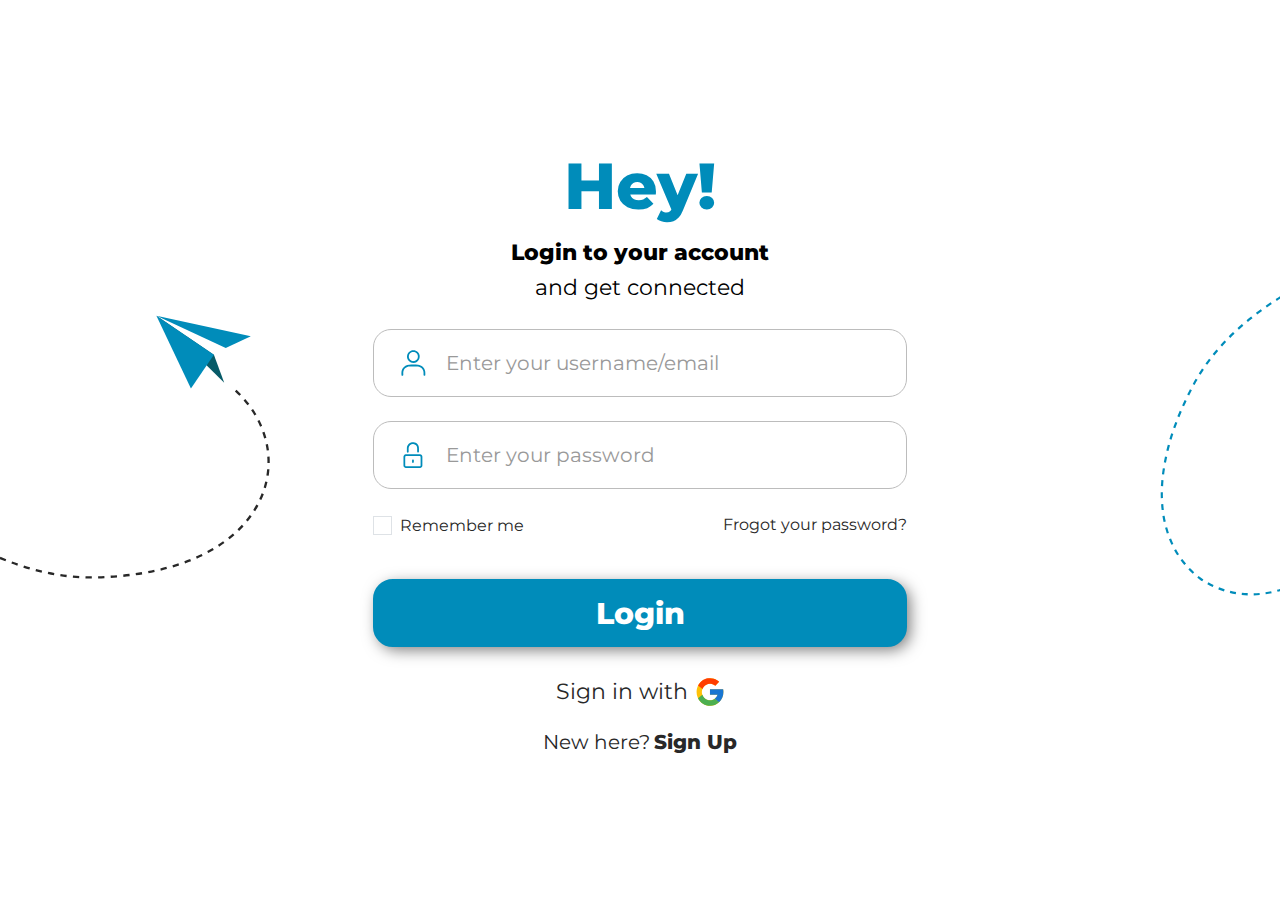
==== contact.html @ c0948f0a "changes in counter js" ====
<!DOCTYPE html>
<html lang="en">
<head>
    <meta charset="UTF-8">
    <!-- Static Required meta tags (should be same on every page) -->
    <meta http-equiv="content-type" content="text/html; charset=utf-8" />
    <meta name="viewport" content="width=device-width, initial-scale=1, maximum-scale=1, user-scalable=0, shrink-to-fit=no" />
    <meta name="theme-color" content="#1A73E9" />
    <meta http-equiv='X-UA-Compatible' content='IE=edge' />
    <meta name="web-author" content="web-author-name" />
    <meta name="googlebot" content="all">
    <meta name="revisit-after" content="3 days">
    <meta name="copyright" content="Site Name">
    <meta name="language" content="English">
    <meta name="reply-to" content="info@imgglobalinfotech.com">
    <meta name="distribution" content="Global" />
    <meta name="rating" content="General" />
    <!-- Twitter Meta -->
    <meta name="twitter:site" content="@miradontsoa">
    <meta name="twitter:creator" content="@miradontsoa">
    <meta name="twitter:card" content="summary">
    <!-- Facebook Meta -->
    <meta property="fb:app_id" content="0" />
    <meta property="og:type" content="website">
    <meta property="og:image:type" content="image/jpg">
    <meta property="og:image:width" content="1200">
    <meta property="og:image:height" content="630">
    <!-- Dynamic Meta Tags (Should change for every page) -->
    <title>Selwe Education</title>
        <!-- Required meta tags -->
    <meta name="title" content="Title here" />
    <meta name="discrption" content="Discrption here" />
    <meta name="keyword" content="Keyword here" />
    <!-- Twitter Meta -->
    <meta name="twitter:title" content="Title here">
    <meta name="twitter:description" content="Discrption here">
    <meta name="twitter:image" content="assets/img/logo.png">
    <!-- Facebook Meta -->
    <meta property="og:url" content="">
    <meta property="og:title" content="Title here">
    <meta property="og:description" content="Discrption here">
    <meta property="og:image" content="assets/img/logo/favicon-original.svg">
    <meta property="og:image:secure_url" content="assets/img/logo/favicon-original.svg">
    <link rel="shortcut icon" type="image/x-icon" href="assets/img/logo/favicon-original.svg" />
    <link rel="icon" type="image/x-icon" href="assets/img/logo/favicon-original.svg" />
    <meta name="classification" content="Title here" />
    <link rel="canonical" href="" />
    <script src="assets/libs/jquery/jquery-3.6.0.min.js"></script>
    <!-- * Bootstrap Css -->
    <link rel="stylesheet" href="assets/css/bootstrap.min.css">
    <!-- * Style Css -->
    <link rel="stylesheet" href="assets/css/style.min.css">
</head>

<body>
    
    <div class="container-fluid loginPage d-flex align-items-center">
        <div class="container h-100 d-flex align-items-center">
            <div class="row mx-0 justify-content-center w-100">
                <div class="col-md-9 col-lg-7 col-xl-6 col-xxl-auto loginWrapper px-0">
                    <div class="row mx-0 text-center">
                        <div class="col-12 welcome">Hey!</div>
                        <div class="col-12 wllcomeText">Login to your account</div>
                        <div class="col-12 connectionText">and get connected</div>
                        <div class="col-12">
                            <div class="inputWrapper position-relative">
                                <img class="inputIcon" src="./assets/images/svg/userIcon.svg" alt="user icon">
                                <input type="email" class="form-control" placeholder="Enter your username/email">
                            </div>
                        </div>
                        <div class="col-12">
                            <div class="inputWrapper position-relative">
                                <img class="inputIcon" src="./assets/images/svg/password.svg" alt="user icon">
                                <input type="password" class="form-control" placeholder="Enter your password">
                            </div>
                        </div>
                        <div class="col-12">
                            <div class="row mx-0 align-items-center">
                                <div class="col px-0">
                                    <div class="checkboxWrapper d-flex align-items-center">
                                        <input class="form-check-input shadow-none me-2" type="checkbox" id="rememberMe">
                                        <label class="form-check-label" for="rememberMe">Remember me</label>
                                    </div>
                                </div>
                                <div class="col-auto pe-0">
                                    <a class="forgetLink" href="javascript:;">Frogot your password?</a>
                                </div>
                            </div>
                        </div>
                        <div class="col-12">
                            <button class="loginBtn">Login</button>
                        </div>
                        <div class="col-12">
                            <a href="javascript:;" class="signInGoogle">
                                <span>Sign in with</span>
                                <img class="ms-2" src="./assets/images/svg/googleIcon.svg" alt="google icon">
                            </a>
                        </div>
                        <div class="col-12 signInLink" >
                            <span>New here?</span>
                            <a href="javascript:;">Sign Up</a>
                        </div>
                    </div>
                </div>
            </div>
        </div>
    </div>

    <!-- * Bootstrap Js -->
    <script src="assets/libs/bootstrap/js/bootstrap.bundle.min.js"></script>
    <!-- * Main Js -->
    <script src="assets/js/mani.js"></script>
</body>
</html>
---- assets/css/style.min.css ----
@font-face{font-family:"Montserrat";src:url("../fonts/monteserret/Montserrat-BoldItalic.woff2") format("woff2"),url("../fonts/monteserret/Montserrat-BoldItalic.woff") format("woff");font-weight:bold;font-style:italic;font-display:swap}@font-face{font-family:"Montserrat";src:url("../fonts/monteserret/Montserrat-Bold.woff2") format("woff2"),url("../fonts/monteserret/Montserrat-Bold.woff") format("woff");font-weight:bold;font-style:normal;font-display:swap}@font-face{font-family:"Montserrat";src:url("../fonts/monteserret/Montserrat-BlackItalic.woff2") format("woff2"),url("../fonts/monteserret/Montserrat-BlackItalic.woff") format("woff");font-weight:900;font-style:italic;font-display:swap}@font-face{font-family:"Montserrat";src:url("../fonts/monteserret/Montserrat-ExtraBoldItalic.woff2") format("woff2"),url("../fonts/monteserret/Montserrat-ExtraBoldItalic.woff") format("woff");font-weight:bold;font-style:italic;font-display:swap}@font-face{font-family:"Montserrat";src:url("../fonts/monteserret/Montserrat-ExtraLightItalic.woff2") format("woff2"),url("../fonts/monteserret/Montserrat-ExtraLightItalic.woff") format("woff");font-weight:200;font-style:italic;font-display:swap}@font-face{font-family:"Montserrat";src:url("../fonts/monteserret/Montserrat-ExtraLight.woff2") format("woff2"),url("../fonts/monteserret/Montserrat-ExtraLight.woff") format("woff");font-weight:200;font-style:normal;font-display:swap}@font-face{font-family:"Montserrat";src:url("../fonts/monteserret/Montserrat-Black.woff2") format("woff2"),url("../fonts/monteserret/Montserrat-Black.woff") format("woff");font-weight:900;font-style:normal;font-display:swap}@font-face{font-family:"Montserrat";src:url("../fonts/monteserret/Montserrat-ExtraBold.woff2") format("woff2"),url("../fonts/monteserret/Montserrat-ExtraBold.woff") format("woff");font-weight:bold;font-style:normal;font-display:swap}@font-face{font-family:"Montserrat";src:url("../fonts/monteserret/Montserrat-Italic.woff2") format("woff2"),url("../fonts/monteserret/Montserrat-Italic.woff") format("woff");font-weight:normal;font-style:italic;font-display:swap}@font-face{font-family:"Montserrat";src:url("../fonts/monteserret/Montserrat-LightItalic.woff2") format("woff2"),url("../fonts/monteserret/Montserrat-LightItalic.woff") format("woff");font-weight:300;font-style:italic;font-display:swap}@font-face{font-family:"Montserrat";src:url("../fonts/monteserret/Montserrat-SemiBold.woff2") format("woff2"),url("../fonts/monteserret/Montserrat-SemiBold.woff") format("woff");font-weight:600;font-style:normal;font-display:swap}@font-face{font-family:"Montserrat";src:url("../fonts/monteserret/Montserrat-MediumItalic.woff2") format("woff2"),url("../fonts/monteserret/Montserrat-MediumItalic.woff") format("woff");font-weight:500;font-style:italic;font-display:swap}@font-face{font-family:"Montserrat";src:url("../fonts/monteserret/Montserrat-Light.woff2") format("woff2"),url("../fonts/monteserret/Montserrat-Light.woff") format("woff");font-weight:300;font-style:normal;font-display:swap}@font-face{font-family:"Montserrat";src:url("../fonts/monteserret/Montserrat-ThinItalic.woff2") format("woff2"),url("../fonts/monteserret/Montserrat-ThinItalic.woff") format("woff");font-weight:100;font-style:italic;font-display:swap}@font-face{font-family:"Montserrat";src:url("../fonts/monteserret/Montserrat-Regular.woff2") format("woff2"),url("../fonts/monteserret/Montserrat-Regular.woff") format("woff");font-weight:normal;font-style:normal;font-display:swap}@font-face{font-family:"Montserrat";src:url("../fonts/monteserret/Montserrat-Thin.woff2") format("woff2"),url("../fonts/monteserret/Montserrat-Thin.woff") format("woff");font-weight:100;font-style:normal;font-display:swap}@font-face{font-family:"Montserrat";src:url("../fonts/monteserret/Montserrat-Medium.woff2") format("woff2"),url("../fonts/monteserret/Montserrat-Medium.woff") format("woff");font-weight:500;font-style:normal;font-display:swap}@font-face{font-family:"Montserrat";src:url("../fonts/monteserret/Montserrat-SemiBoldItalic.woff2") format("woff2"),url("../fonts/monteserret/Montserrat-SemiBoldItalic.woff") format("woff");font-weight:600;font-style:italic;font-display:swap}@media screen and (min-width: 1600px){.container{max-width:1520px}}.tooltip .tooltip-inner{font-weight:600}.btnStyle{height:45.67px;font-family:"Montserrat";font-style:normal;font-weight:700;font-size:18.1206px;line-height:22px;transition:all .3s ease-in-out}.btnStyle1{background:#008cba;border:1px solid #008cba;color:#fff;box-shadow:4px 2px 15px 0px rgba(0,0,0,.5215686275)}.btnStyle1:hover{border-color:#282828;color:#282828}.btnStyle2{border:1px solid #282828;color:#282828}.btnStyle2:hover{background:#008cba;border-color:#008cba;color:#fff;box-shadow:4px 2px 15px 0px rgba(0,0,0,.5215686275)}.btnStyle2:active{background:#008cba !important;border-color:#008cba !important;color:#fff !important}@media screen and (max-width: 1399.98px){.btnStyle{height:40px;font-size:16px;line-height:normal}}@media screen and (max-width: 1199.98px){.btnStyle{height:35px;font-size:14px}}@media screen and (max-width: 767.98px){.btnStyle{height:35px;font-size:12px}}.headerSection{height:107px;background-color:#f8f8f8}.headerSection .innerFluid .navbar-brand{height:43px}.navLinks .nav-item .nav-link{font-family:"Montserrat";font-style:normal;font-weight:600;font-size:22.2032px;line-height:27px;color:#6e6e6e;height:53.72px;transition:all .3s ease-in-out}.navLinks .nav-item .nav-link:hover{background:#008cba;box-shadow:4px 4px 15px -1px rgba(0,0,0,.5215686275);color:#fff}.navLinks .nav-item .nav-link.active{background:#008cba;font-size:20.5916px;line-height:25px;box-shadow:4px 4px 15px -1px rgba(0,0,0,.5215686275);color:#fff}.navLinks .nav-item .signInBtn{height:49.01px;background:#008cba;font-family:"Montserrat";font-style:normal;font-weight:500;font-size:13.3219px;line-height:16px;box-shadow:4px 4px 15px -1px rgba(0,0,0,.5215686275);color:#fff;padding-right:60px}.navLinks .nav-item .signInBtn .userImg{width:36.22px;height:36.22px}.headerOffcanvas{width:280px !important}.headerOffcanvas .offcanvas-header{background-color:#f8f8f8}.headerOffcanvas .offcanvas-header .offcanvas-title{height:25px}@media screen and (max-width: 1399.98px){.headerSection{height:90px}.headerSection .innerFluid .navbar-brand{height:40px}.navLinks .nav-item .nav-link{font-size:20px;line-height:normal;height:45px}.navLinks .nav-item .nav-link.active{font-size:19px;line-height:normal}.navLinks .nav-item .signInBtn{height:40px;font-size:13px;line-height:normal}.navLinks .nav-item .signInBtn .userImg{width:30px;height:30px}}@media screen and (max-width: 1199.98px){.headerSection{height:80px}.headerSection .innerFluid .navbar-brand{height:40px}.navLinks .nav-item .nav-link{font-size:18px;height:40px}.navLinks .nav-item .nav-link.active{font-size:17px}.navLinks .nav-item .signInBtn{height:35px;font-size:12px}.navLinks .nav-item .signInBtn .userImg{width:25px;height:25px}}@media screen and (max-width: 991.98px){.headerSection{height:70px}.headerSection .innerFluid .navbar-brand{height:40px}.navLinks .nav-item .nav-link{font-size:16px;height:35px}.navLinks .nav-item .nav-link.active{font-size:15px}.navLinks .nav-item .signInBtn{font-size:11px}}.heroSection{padding-top:100px;padding-bottom:100px}.heroSection .innerSection .contantSide .card .mainHeading{font-family:"Montserrat";font-style:normal;font-weight:700;font-size:63.3327px;line-height:77px;color:#444;margin-bottom:38px}.heroSection .innerSection .contantSide .card .mainHeading span{color:#008cba}.heroSection .innerSection .contantSide .card .pera{font-family:"Montserrat";font-style:normal;font-weight:600;font-size:19.5979px;line-height:24px;color:#282828;margin-bottom:58px}.heroSection .innerSection .contantSide .card .buttons{gap:31px;margin-bottom:47px}.heroSection .innerSection .contantSide .card .socialGroup ul li .socialicon{height:30.3px;width:30.3px;transition:all .3s ease-in-out}.heroSection .innerSection .contantSide .card .socialGroup ul li .socialicon:hover{transform:rotate(360deg)}.featuresSection{padding-top:71px;padding-bottom:100px;margin-top:100px;background:#008cba}.featuresSection::before{content:"";position:absolute;z-index:-1;left:0;top:-120px;background:url(../../assets/images/svg/S-Type-Shap.svg) no-repeat,center;height:337.94px;width:783.22px}.featuresSection::after{content:"";position:absolute;right:0;top:-150px;background:url(../../assets/images/svg/S-Type-Shap-white.svg) no-repeat,center;height:312.94px;width:280.22px}.featuresSection .innerSection .featuresHeading{font-family:"Montserrat";font-style:normal;font-weight:700;font-size:83.1813px;line-height:101px;margin-bottom:63px}.featuresSection .innerSection .educationCard .card .card-body{border-radius:75px;transition:all ease-in-out .3s}.featuresSection .innerSection .educationCard .card .card-body .innerBody{min-height:170px}.featuresSection .innerSection .educationCard .card .card-body .innerBody .cardImg{height:75px}.featuresSection .innerSection .educationCard .card .card-body .innerBody .cardTitle{font-family:"Montserrat";font-style:normal;font-weight:500;font-size:29.9116px;line-height:36px;color:#fff}.featuresSection .innerSection .educationCard .card .card-body .innerBody .cardSubTitle{font-family:"Montserrat";font-style:normal;font-weight:400;font-size:16.7419px;line-height:20px;color:#c7eaf2}.featuresSection .innerSection .educationCard .card .card-body:hover{background:#33a3c8;box-shadow:2px 2px 20px 0px rgba(0,0,0,.2196078431)}.featuresSection .innerSection .featuresCards .owl-stage-outer{padding:0px}.featuresSection .innerSection .featuresCards .owl-stage-outer .owl-stage{padding:1rem 0rem}.featuresSection .innerSection .featuresCards .owl-dots{display:flex;align-items:center;justify-content:center;gap:10px}.featuresSection .innerSection .featuresCards .owl-dots .owl-dot{width:12px;height:12px;border-radius:12px;opacity:.5;background-color:#fff;transition:all .3s}.featuresSection .innerSection .featuresCards .owl-dots .owl-dot.active{opacity:1}.resserchSection .innerFluid .innersection .searchCard{box-shadow:-8px 0 15px -8px rgba(51,51,51,.4509803922)}.resserchSection .innerFluid .innersection .searchCard .card{overflow:hidden;min-height:450px}.resserchSection .innerFluid .innersection .searchCard .card::before{content:"";position:absolute;left:3px;top:50%;z-index:3;background:url(../../assets/images/svg/trengalShap.svg) no-repeat,center;background-size:cover;width:123.37px;height:178.23px;transform:translate(-50%, -50%)}.resserchSection .innerFluid .innersection .searchCard .card::after{content:"";position:absolute;right:-3px;top:50%;background:url(../../assets/images/svg/trengalShap.svg) no-repeat,center;background-size:cover;width:123.37px;height:178.23px;transform:translate(50%, -50%)}.resserchSection .innerFluid .innersection .searchCard .card .card-body{transition:all .3s ease-in-out;z-index:2}.resserchSection .innerFluid .innersection .searchCard .card .card-body::before{content:"";position:absolute;left:0;top:0;z-index:-1;width:0px;height:100%;background:#008cba;transition:all .3s ease-in-out}.resserchSection .innerFluid .innersection .searchCard .card .card-body .innerBody .cardImg{height:55px;margin-bottom:35px}.resserchSection .innerFluid .innersection .searchCard .card .card-body .innerBody .cardImg img{transition:all .3s ease-in-out}.resserchSection .innerFluid .innersection .searchCard .card .card-body .innerBody .cardTitle{color:#404345;font-size:25px;line-height:normal;margin-bottom:20px;transition:all .3s ease-in-out}.resserchSection .innerFluid .innersection .searchCard .card .card-body .innerBody .subContent{font-size:18px;line-height:normal;color:#404345;transition:all .3s ease-in-out}.resserchSection .innerFluid .innersection .searchCard .card:hover .card-body{box-shadow:1px -1px 15px 2px rgba(0,0,0,.5333333333)}.resserchSection .innerFluid .innersection .searchCard .card:hover .card-body::before{width:100%}.resserchSection .innerFluid .innersection .searchCard .card:hover .card-body .cardTitle,.resserchSection .innerFluid .innersection .searchCard .card:hover .card-body .subContent{color:#fff}.resserchSection .innerFluid .innersection .searchCard .card:hover .card-body .cardImg img{filter:brightness(10)}.resserchSection .innerFluid .innersection .searchCard:nth-child(2):hover .card::before,.resserchSection .innerFluid .innersection .searchCard:nth-child(3):hover .card::before,.resserchSection .innerFluid .innersection .searchCard:nth-child(4):hover .card::before,.resserchSection .innerFluid .innersection .searchCard:last-child:hover .card::before{opacity:1;visibility:visible}.resserchSection .innerFluid .innersection .searchCard:nth-child(2):hover .card-body,.resserchSection .innerFluid .innersection .searchCard:nth-child(3):hover .card-body,.resserchSection .innerFluid .innersection .searchCard:nth-child(4):hover .card-body,.resserchSection .innerFluid .innersection .searchCard:last-child:hover .card-body{box-shadow:1px -1px 15px 2px rgba(0,0,0,.5333333333)}.resserchSection .innerFluid .innersection .searchCard:nth-child(2):hover .card-body::before,.resserchSection .innerFluid .innersection .searchCard:nth-child(3):hover .card-body::before,.resserchSection .innerFluid .innersection .searchCard:nth-child(4):hover .card-body::before,.resserchSection .innerFluid .innersection .searchCard:last-child:hover .card-body::before{width:100%}.resserchSection .innerFluid .innersection .searchCard:nth-child(2):hover .card-body .cardTitle,.resserchSection .innerFluid .innersection .searchCard:nth-child(2):hover .card-body .subContent,.resserchSection .innerFluid .innersection .searchCard:nth-child(3):hover .card-body .cardTitle,.resserchSection .innerFluid .innersection .searchCard:nth-child(3):hover .card-body .subContent,.resserchSection .innerFluid .innersection .searchCard:nth-child(4):hover .card-body .cardTitle,.resserchSection .innerFluid .innersection .searchCard:nth-child(4):hover .card-body .subContent,.resserchSection .innerFluid .innersection .searchCard:last-child:hover .card-body .cardTitle,.resserchSection .innerFluid .innersection .searchCard:last-child:hover .card-body .subContent{color:#fff}.resserchSection .innerFluid .innersection .searchCard:nth-child(2):hover .card-body .cardImg img,.resserchSection .innerFluid .innersection .searchCard:nth-child(3):hover .card-body .cardImg img,.resserchSection .innerFluid .innersection .searchCard:nth-child(4):hover .card-body .cardImg img,.resserchSection .innerFluid .innersection .searchCard:last-child:hover .card-body .cardImg img{filter:brightness(10)}.resserchSection .innerFluid .innersection .searchCard:nth-child(2) .card::before,.resserchSection .innerFluid .innersection .searchCard:nth-child(3) .card::before,.resserchSection .innerFluid .innersection .searchCard:nth-child(4) .card::before,.resserchSection .innerFluid .innersection .searchCard:last-child .card::before{transition:all .3s}.resserchSection .innerFluid .innersection .searchCard:last-child .card::after{display:none}.simplifySection{padding-top:136px}.simplifySection::before{content:"";position:absolute;left:0;top:0px;background:url(../../assets/images/svg/simplifyShap.svg) no-repeat,center;height:703.12px;width:532.64px}.simplifySection .innerSection .simplifyHeading{font-family:"Montserrat";font-style:normal;font-weight:700;font-size:93.8263px;line-height:114px;color:#282828;margin-bottom:25px}.simplifySection .innerSection .simplifyHeading span{color:#008cba}.simplifySection .innerSection .subHeading{font-family:"Montserrat";font-style:normal;font-weight:500;font-size:26.599px;line-height:32px;color:#282828}.simplifySection .innerSection .experiencesCard{padding:91px 0px 74px 0px}.simplifySection .innerSection .experiencesCard .innerBody .brandCard{margin-bottom:88px}.simplifySection .innerSection .experiencesCard .innerBody .cards .cardImg{height:118.6px}.simplifySection .innerSection .experiencesCard .innerBody .cards .cradTitle{font-family:"Montserrat";font-style:normal;font-weight:700;font-size:16.6703px;line-height:20px;color:#000}.explainingSection .explaningImg{height:112.07px;margin-bottom:41px}.explainingSection .explainingHeading,.explainingSection .subHeading{font-family:"Montserrat";font-style:normal;font-weight:500;font-size:70.8621px;line-height:86px}.explainingSection .explainingHeading{color:#000}.explainingSection .subHeading{color:#008cba}.explainingSection .subHeading::before{content:"";height:2px;width:340.99px;background-color:#008cba;position:absolute;left:50%;bottom:-31px;transform:translate(-50%, -50%)}.whyChooseUsSection{padding:102px 0px 120px 0px}.whyChooseUsSection .innerSection .whyChooseHeading{font-family:"Montserrat";font-style:normal;font-weight:700;font-size:128.716px;line-height:156px;color:#000;margin-bottom:170px}.whyChooseUsSection .innerSection .whyChooseHeading span{color:#008cba;position:relative}.whyChooseUsSection .innerSection .whyChooseHeading span::before{content:"";height:2px;background-color:#008cba;position:absolute;width:100%;left:0;bottom:0}.whyChooseUsSection .innerSection .cardsection .card{background-color:#008cba;min-height:250px;transition:all ease-in-out .3s}.whyChooseUsSection .innerSection .cardsection .card .card-body .momentImg{height:86px;width:100px;position:relative}.whyChooseUsSection .innerSection .cardsection .card .card-body .momentImg img{position:absolute;inset:0;transition:all ease-in-out .3s}.whyChooseUsSection .innerSection .cardsection .card .card-body .momentImg .themeImg{opacity:0;visibility:hidden}.whyChooseUsSection .innerSection .cardsection .card .card-body .counters,.whyChooseUsSection .innerSection .cardsection .card .card-body .counterName{font-family:"Montserrat";font-style:normal;font-weight:300;color:#fff;transition:all ease-in-out .3s}.whyChooseUsSection .innerSection .cardsection .card .card-body .counters{font-weight:500;font-size:55px;line-height:65px}.whyChooseUsSection .innerSection .cardsection .card .card-body .counterName{font-size:40px;line-height:50px}.whyChooseUsSection .innerSection .cardsection .card:hover{background-color:#fff;box-shadow:0px 0px 15px 1px rgba(0,0,0,.5333333333)}.whyChooseUsSection .innerSection .cardsection .card:hover .card-body .momentImg .themeImg{opacity:1;visibility:visible}.whyChooseUsSection .innerSection .cardsection .card:hover .card-body .momentImg .whiteImg{opacity:0;visibility:hidden}.whyChooseUsSection .innerSection .cardsection .card:hover .card-body .counters,.whyChooseUsSection .innerSection .cardsection .card:hover .card-body .counterName{color:#008cba}.crossSection .InnerSection .crossHeading{font-family:"Montserrat";font-style:normal;font-weight:700;font-size:163.954px;line-height:198px;color:#000}.crossSection .InnerSection .crossHeading span{color:#008cba}.testimonialSection{padding-top:220px;overflow:hidden}.testimonialSection .innerSection{background:url(../../assets/images/svg/testimonialBg.svg) no-repeat,center;background-size:cover}.testimonialSection .innerSection .clintSlider .owl-stage-outer{padding:0px;overflow:unset}.testimonialSection .innerSection .clintSlider .owl-stage-outer .owl-stage .owl-item .item .userImg{height:254.62px;width:254.62px;margin-top:-125px;box-shadow:0px 0px 20px 0px rgba(0,0,0,.2196078431);border:6px solid #fff}.testimonialSection .innerSection .clintSlider .owl-stage-outer .owl-stage .owl-item .item .clientName{font-family:"Montserrat";font-style:normal;font-weight:600;font-size:43.7617px;line-height:53px;margin:36px 0px 13px 0px}.testimonialSection .innerSection .clintSlider .owl-stage-outer .owl-stage .owl-item .item .starts ul li{height:23px}.testimonialSection .innerSection .clintSlider .owl-stage-outer .owl-stage .owl-item .item .clientText{font-family:"Montserrat";font-style:normal;font-weight:400;font-size:29.5445px;line-height:36px;margin:36px 0px 72px 0px}.testimonialSection .innerSection .clintSlider .owl-dots{display:flex;align-items:center;justify-content:center;position:absolute;bottom:26px;gap:10px}.testimonialSection .innerSection .clintSlider .owl-dots .owl-dot{width:12px;height:12px;border-radius:12px;opacity:.5;background-color:#fff;transition:all .3s}.testimonialSection .innerSection .clintSlider .owl-dots .owl-dot.active{opacity:1}.footerSection{background:url(../../assets/images/svg/footerBg.svg) no-repeat,right;background-size:cover;padding-top:139px;padding-bottom:400px}.footerSection .innerSection .logoImg{height:68px;margin-bottom:47px}.footerSection .innerSection .contant{font-family:"Montserrat";font-style:normal;font-weight:400;font-size:29.5445px;line-height:36px;color:#fff;margin-bottom:68px}.footerSection .innerSection .footerButton .btnStyle1:hover{border-color:#fff}.footerSection .innerSection .footerButton .btnStyle2{border:1px solid #fff}.footerSection .innerSection .footerButton .btnStyle2:hover{border-color:#008cba !important}.footerSection .innerSection .footerIcon ul li .links{width:24px;height:24px}.footerSection .socialIcon{border-top-right-radius:30px;border-bottom-right-radius:30px;background-color:#008cba;top:50%;transform:translate(0%, -50%);box-shadow:0px 0px 20px 4px #000;left:0px;padding:50px 20px;width:60px}.footerSection .socialIcon ul li .links{width:30px;height:30px}.copyWrightSection{height:61.18px;background-color:#008cba}.copyWrightSection .innerSection .copyRight{font-family:"Montserrat";font-style:normal;font-weight:400;font-size:20.0008px;line-height:24px}@media screen and (max-width: 1599.98px){.heroSection .innerSection .contantSide .card .mainHeading{font-size:57px;line-height:normal}.resserchSection .innerFluid .innersection .searchCard .card::before,.resserchSection .innerFluid .innersection .searchCard .card::after{width:100px;height:145.23px}.resserchSection .innerFluid .innersection .searchCard .card .card-body .innerBody{padding:0px !important}.whyChooseUsSection{padding:95px 0px 115px 0px}.whyChooseUsSection .innerSection .whyChooseHeading{font-size:110px;line-height:130px;margin-bottom:140px}.whyChooseUsSection .innerSection .cardsection .card .card-body .momentImg{height:80px;width:90px}.whyChooseUsSection .innerSection .cardsection .card .card-body .counters{font-size:50px;line-height:normal}.whyChooseUsSection .innerSection .cardsection .card .card-body .counterName{font-size:34px;line-height:normal}.crossSection .InnerSection .crossHeading{font-size:140px;line-height:160px}}@media screen and (max-width: 1399.98px){.heroSection{padding-top:80px;padding-bottom:80px}.heroSection .innerSection .contantSide .card .mainHeading{font-size:50px;line-height:normal;margin-bottom:30px}.heroSection .innerSection .contantSide .card .pera{font-size:18px;line-height:normal;margin-bottom:50px}.heroSection .innerSection .contantSide .card .buttons{gap:31px;margin-bottom:40px}.featuresSection{padding-top:50px;padding-bottom:80px;margin-top:80px}.featuresSection .innerSection .featuresHeading{font-size:70px;line-height:normal;margin-bottom:55px}.featuresSection .innerSection .educationCard .card .card-body .innerBody{min-height:160px}.featuresSection .innerSection .educationCard .card .card-body .innerBody .cardImg{height:70px}.featuresSection .innerSection .educationCard .card .card-body .innerBody .cardTitle{font-size:26px;line-height:normal}.featuresSection .innerSection .educationCard .card .card-body .innerBody .cardSubTitle{font-size:14px;line-height:normal}.resserchSection .innerFluid .innersection .searchCard .card{min-height:400px}.resserchSection .innerFluid .innersection .searchCard .card .card-body .innerBody{padding:0px !important}.resserchSection .innerFluid .innersection .searchCard .card .card-body .innerBody .cardImg{height:50px;margin-bottom:30px}.resserchSection .innerFluid .innersection .searchCard .card .card-body .innerBody .cardTitle{font-size:22px;margin-bottom:18px}.resserchSection .innerFluid .innersection .searchCard .card .card-body .innerBody .subContent{font-size:16px}.simplifySection{padding-top:110px}.simplifySection::before{height:400px;width:200px}.simplifySection .innerSection .simplifyHeading{font-size:80px;line-height:normal;margin-bottom:25px}.simplifySection .innerSection .subHeading{font-size:24px;line-height:normal}.simplifySection .innerSection .experiencesCard{padding:85px 0px 68px 0px}.simplifySection .innerSection .experiencesCard .innerBody .brandCard{margin-bottom:78px}.simplifySection .innerSection .experiencesCard .innerBody .cards .cardImg{height:100px}.simplifySection .innerSection .experiencesCard .innerBody .cards .cradTitle{font-size:15px;line-height:normal}.explainingSection::before{right:-175px;width:310.33px;height:310.33px}.explainingSection .explaningImg{height:100px;margin-bottom:35px}.explainingSection .explainingHeading,.explainingSection .subHeading{font-size:60px;line-height:normal}.explainingSection .subHeading::before{width:300px;bottom:-20px}.whyChooseUsSection{padding:90px 0px 110px 0px}.whyChooseUsSection .innerSection .whyChooseHeading{font-size:100px;line-height:120px;margin-bottom:120px}.whyChooseUsSection .innerSection .cardsection .card{min-height:200px}.whyChooseUsSection .innerSection .cardsection .card .card-body .momentImg{height:70px}.whyChooseUsSection .innerSection .cardsection .card .card-body .counters{font-size:45px}.whyChooseUsSection .innerSection .cardsection .card .card-body .counterName{font-size:28px}.crossSection .InnerSection .crossHeading{font-size:120px;line-height:140px}.testimonialSection{padding-top:200px}.testimonialSection .innerSection .clintSlider .owl-stage-outer .owl-stage .owl-item .item .userImg{height:240px;width:240px;margin-top:-120px}.testimonialSection .innerSection .clintSlider .owl-stage-outer .owl-stage .owl-item .item .clientName{font-size:38px;line-height:50px;margin:34px 0px 12px 0px}.testimonialSection .innerSection .clintSlider .owl-stage-outer .owl-stage .owl-item .item .starts ul li{height:22px}.testimonialSection .innerSection .clintSlider .owl-stage-outer .owl-stage .owl-item .item .clientText{font-size:26px;line-height:34px;margin:34px 0px 68px 0px}.footerSection{padding-top:120px;padding-bottom:360px}.footerSection .innerSection .logoImg{height:65px;margin-bottom:42px}.footerSection .innerSection .contant{font-size:24px;line-height:32px;margin-bottom:62px}.footerSection .socialIcon{padding:45px 18px}.footerSection .socialIcon ul li .links{width:28px;height:28px}}@media screen and (max-width: 1199.98px){.heroSection{padding-top:70px;padding-bottom:70px}.heroSection .innerSection .contantSide .card .mainHeading{font-size:42px;margin-bottom:25px}.heroSection .innerSection .contantSide .card .pera{font-size:16px;margin-bottom:40px}.heroSection .innerSection .contantSide .card .buttons{gap:31px;margin-bottom:30px}.featuresSection{padding-top:50px;padding-bottom:70px;margin-top:70px}.featuresSection::before{top:-90px;width:500px}.featuresSection::after{top:-180px}.featuresSection .innerSection .featuresHeading{font-size:55px;margin-bottom:40px}.featuresSection .innerSection .educationCard .card .card-body{border-radius:55px}.featuresSection .innerSection .educationCard .card .card-body .innerBody{min-height:140px}.featuresSection .innerSection .educationCard .card .card-body .innerBody .cardImg{height:60px}.featuresSection .innerSection .educationCard .card .card-body .innerBody .cardTitle{font-size:24px}.featuresSection .innerSection .educationCard .card .card-body .innerBody .cardSubTitle{font-size:13px}.resserchSection .innerFluid .innersection .searchCard .card .card-body .innerBody .cardImg{height:45px;margin-bottom:28px}.resserchSection .innerFluid .innersection .searchCard .card .card-body .innerBody .cardTitle{font-size:20px;margin-bottom:16px}.resserchSection .innerFluid .innersection .searchCard .card .card-body .innerBody .subContent{font-size:14px}.resserchSection .innerFluid .innersection .searchCard:nth-child(4) .card::before{display:block}.simplifySection{padding-top:90px}.simplifySection::before{height:452px;background-size:contain;width:317px}.simplifySection .innerSection .simplifyHeading{font-size:65px;margin-bottom:20px}.simplifySection .innerSection .subHeading{font-size:20px}.simplifySection .innerSection .experiencesCard{padding:70px 0px 55px 0px}.simplifySection .innerSection .experiencesCard .innerBody .brandCard{margin-bottom:60px}.simplifySection .innerSection .experiencesCard .innerBody .cards .cardImg{height:90px}.simplifySection .innerSection .experiencesCard .innerBody .cards .cradTitle{font-size:14px}.explainingSection::before{right:-130px;width:250.33px;height:250.33px}.explainingSection .explaningImg{height:90px;margin-bottom:30px}.explainingSection .explainingHeading,.explainingSection .subHeading{font-size:45px}.explainingSection .subHeading::before{width:230px;bottom:-25px}.whyChooseUsSection{padding:70px 0px 90px 0px}.whyChooseUsSection .innerSection .whyChooseHeading{font-size:80px;line-height:normal;margin-bottom:100px}.whyChooseUsSection .innerSection .cardsection .card{min-height:160px}.whyChooseUsSection .innerSection .cardsection .card .card-body .momentImg{height:60px;width:70px}.whyChooseUsSection .innerSection .cardsection .card .card-body .counters{font-size:35px}.whyChooseUsSection .innerSection .cardsection .card .card-body .counterName{font-size:22px}.crossSection .InnerSection .crossHeading{font-size:100px;line-height:normal}.testimonialSection{padding-top:180px}.testimonialSection .innerSection .clintSlider .owl-stage-outer .owl-stage .owl-item .item .userImg{height:220px;width:220px;margin-top:-110px}.testimonialSection .innerSection .clintSlider .owl-stage-outer .owl-stage .owl-item .item .clientName{font-size:32px;line-height:normal;margin:32px 0px 12px 0px}.testimonialSection .innerSection .clintSlider .owl-stage-outer .owl-stage .owl-item .item .starts ul li{height:20px}.testimonialSection .innerSection .clintSlider .owl-stage-outer .owl-stage .owl-item .item .clientText{font-size:20px;line-height:normal;margin:32px 0px 65px 0px}.footerSection{padding-top:100px;padding-bottom:300px}.footerSection .innerSection .logoImg{height:58px;margin-bottom:38px}.footerSection .innerSection .contant{font-size:20px;line-height:normal;margin-bottom:55px}.footerSection .socialIcon{padding:45px 18px;width:60px}.footerSection .socialIcon ul li .links{width:28px;height:28px}.copyWrightSection .innerSection .copyRight{font-size:18px;line-height:normal}}@media screen and (max-width: 991.98px){.heroSection{padding-top:60px;padding-bottom:60px}.heroSection .innerSection .contantSide .card .mainHeading{font-size:31px;margin-bottom:22px}.heroSection .innerSection .contantSide .card .pera{font-size:14px;margin-bottom:35px}.heroSection .innerSection .contantSide .card .buttons{gap:31px;margin-bottom:25px}.featuresSection{padding-bottom:60px;margin-top:60px}.featuresSection::before{top:-80px;width:400px}.featuresSection::after{width:200px}.featuresSection .innerSection .featuresHeading{font-size:45px;margin-bottom:35px}.featuresSection .innerSection .educationCard .card .card-body .innerBody .cardImg{height:45px}.featuresSection .innerSection .educationCard .card .card-body .innerBody .cardTitle{font-size:24px}.featuresSection .innerSection .educationCard .card .card-body .innerBody .cardSubTitle{font-size:13px}.resserchSection .innerFluid .innersection .searchCard .card .card-body .innerBody .cardImg{height:40px;margin-bottom:26px}.resserchSection .innerFluid .innersection .searchCard:nth-child(3) .card::before,.resserchSection .innerFluid .innersection .searchCard:last-child .card::before{display:block}.simplifySection{padding-top:80px}.simplifySection .innerSection .simplifyHeading{font-size:45px}.simplifySection .innerSection .subHeading{font-size:18px}.simplifySection .innerSection .experiencesCard{padding:60px 0px 45px 0px}.simplifySection .innerSection .experiencesCard .innerBody .brandCard{margin-bottom:40px}.simplifySection .innerSection .experiencesCard .innerBody .cards .cardImg{height:80px}.simplifySection .innerSection .experiencesCard .innerBody .cards .cradTitle{font-size:12px}.explainingSection::before{right:-110px;width:220.33px;height:220.33px}.explainingSection .explaningImg{height:80px;margin-bottom:25px}.explainingSection .explainingHeading,.explainingSection .subHeading{font-size:35px}.explainingSection .subHeading::before{width:200px;bottom:-20px}.whyChooseUsSection{padding:50px 0px 60px 0px}.whyChooseUsSection .innerSection .whyChooseHeading{font-size:45px;margin-bottom:50px}.whyChooseUsSection .innerSection .cardsection .card{min-height:120px}.whyChooseUsSection .innerSection .cardsection .card .card-body .momentImg{height:40px;width:50px}.whyChooseUsSection .innerSection .cardsection .card .card-body .counters{font-size:28px}.whyChooseUsSection .innerSection .cardsection .card .card-body .counterName{font-size:14px}.crossSection .InnerSection .crossHeading{font-size:70px}.testimonialSection{padding-top:150px}.testimonialSection .innerSection .clintSlider .owl-stage-outer .owl-stage .owl-item .item .userImg{height:150px;width:150px;margin-top:-75px}.testimonialSection .innerSection .clintSlider .owl-stage-outer .owl-stage .owl-item .item .clientName{font-size:26px;margin:25px 0px 11px 0px}.testimonialSection .innerSection .clintSlider .owl-stage-outer .owl-stage .owl-item .item .starts ul li{height:18px}.testimonialSection .innerSection .clintSlider .owl-stage-outer .owl-stage .owl-item .item .clientText{font-size:18px;margin:26px 0px 60px 0px}.footerSection{padding-top:80px;padding-bottom:200px}.footerSection .innerSection .logoImg{height:45px;margin-bottom:35px}.footerSection .innerSection .contant{font-size:18px;margin-bottom:45px}.footerSection .socialIcon{padding:40px 14px}.footerSection .socialIcon ul li .links{width:24px;height:24px}.copyWrightSection .innerSection .copyRight{font-size:16px}}@media screen and (max-width: 767.98px){.heroSection{padding-top:50px;padding-bottom:50px}.heroSection .innerSection .contantSide .card .mainHeading{font-size:32px;margin-bottom:20px}.heroSection .innerSection .contantSide .card .pera{font-size:14px;margin-bottom:30px}.heroSection .innerSection .contantSide .card .buttons{gap:25px;margin-bottom:20px}.featuresSection{padding-bottom:50px;margin-top:50px}.featuresSection::before{top:-50px;width:350px;left:-50px}.featuresSection::after{top:-220px}.featuresSection .innerSection .featuresHeading{font-size:32px;margin-bottom:30px}.featuresSection .innerSection .educationCard .card .card-body .innerBody .cardImg{height:45px}.featuresSection .innerSection .educationCard .card .card-body .innerBody .cardTitle{font-size:24px}.featuresSection .innerSection .educationCard .card .card-body .innerBody .cardSubTitle{font-size:13px}.simplifySection{padding-top:70px}.simplifySection .innerSection .simplifyHeading{font-size:32px;margin-bottom:15px}.simplifySection .innerSection .subHeading{font-size:16px}.simplifySection .innerSection .experiencesCard{padding:50px 0px 35px 0px}.simplifySection .innerSection .experiencesCard .innerBody .brandCard{margin-bottom:15px}.simplifySection .innerSection .experiencesCard .innerBody .cards .cardImg{height:60px}.explainingSection::before{right:-80px;width:160px;height:160px}.explainingSection .explaningImg{height:60px;margin-bottom:15px}.explainingSection .explainingHeading,.explainingSection .subHeading{font-size:32px}.explainingSection .subHeading::before{width:150px;bottom:-10px}.whyChooseUsSection{padding:40px 0px 50px 0px}.whyChooseUsSection .innerSection .whyChooseHeading{font-size:32px;margin-bottom:40px}.whyChooseUsSection .innerSection .cardsection .card{min-height:auto}.whyChooseUsSection .innerSection .cardsection .card .card-body .momentImg{height:30px;width:30px}.whyChooseUsSection .innerSection .cardsection .card .card-body .counters{font-size:22px}.whyChooseUsSection .innerSection .cardsection .card .card-body .counterName{font-size:13px}.crossSection .InnerSection .crossHeading{font-size:35px}.testimonialSection{padding-top:120px}.testimonialSection .innerSection .clintSlider .owl-stage-outer .owl-stage .owl-item .item .userImg{height:130px;width:130px;margin-top:-65px}.testimonialSection .innerSection .clintSlider .owl-stage-outer .owl-stage .owl-item .item .clientName{font-size:22px;margin:22px 0px 10px 0px}.testimonialSection .innerSection .clintSlider .owl-stage-outer .owl-stage .owl-item .item .starts ul li{height:16px}.testimonialSection .innerSection .clintSlider .owl-stage-outer .owl-stage .owl-item .item .clientText{font-size:16px;margin:22px 0px 57px 0px}.footerSection{padding-top:50px;padding-bottom:150px}.footerSection .innerSection .logoImg{height:35px;margin-bottom:30px}.footerSection .innerSection .contant{font-size:16px;margin-bottom:35px}.copyWrightSection{height:50px}.copyWrightSection .innerSection .copyRight{font-size:14px}}@media screen and (max-width: 575.98px){.heroSection{padding-top:40px;padding-bottom:40px}.heroSection .innerSection .contantSide .card .mainHeading{font-size:28px;margin-bottom:18px}.heroSection .innerSection .contantSide .card .pera{font-size:12px;margin-bottom:25px}.heroSection .innerSection .contantSide .card .buttons{gap:25px;margin-bottom:18px}.featuresSection{margin-top:40px}.featuresSection::before{display:none}.featuresSection::after{display:none}.featuresSection .innerSection .featuresHeading{font-size:28px}.featuresSection .innerSection .educationCard .card .card-body .innerBody{min-height:100px}.featuresSection .innerSection .educationCard .card .card-body .innerBody .cardImg{height:40px}.featuresSection .innerSection .educationCard .card .card-body .innerBody .cardTitle{font-size:20px}.featuresSection .innerSection .educationCard .card .card-body .innerBody .cardSubTitle{font-size:12px}.resserchSection .innerFluid .innersection .searchCard{margin-bottom:16px}.resserchSection .innerFluid .innersection .searchCard .card{min-height:auto}.resserchSection .innerFluid .innersection .searchCard .card::before,.resserchSection .innerFluid .innersection .searchCard .card::after{display:none !important}.resserchSection .innerFluid .innersection .searchCard .card .card-body .innerBody .cardImg{margin-bottom:15px}.resserchSection .innerFluid .innersection .searchCard .card .card-body .innerBody .cardTitle{margin-bottom:5px}.simplifySection{padding-top:40px}.simplifySection::before{display:none}.simplifySection .innerSection .simplifyHeading{font-size:28px}.simplifySection .innerSection .subHeading{font-size:14px}.simplifySection .innerSection .experiencesCard{padding:40px 0px 35px 0px}.simplifySection .innerSection .experiencesCard .innerBody .brandCard{margin-bottom:13px}.simplifySection .innerSection .experiencesCard .innerBody .cards .cardImg{height:50px}.simplifySection .innerSection .experiencesCard .innerBody .cards .cradTitle{font-size:10px}.explainingSection::before{right:-60px;width:100px;height:100px}.explainingSection .explaningImg{height:50px;margin-bottom:13px}.explainingSection .explainingHeading,.explainingSection .subHeading{font-size:28px}.explainingSection .subHeading::before{width:140px;bottom:-10px}.whyChooseUsSection{padding:30px 0px 40px 0px}.whyChooseUsSection .innerSection .whyChooseHeading{font-size:28px;margin-bottom:30px}.whyChooseUsSection .innerSection .cardsection .card .card-body .momentImg{height:25px;width:25px}.whyChooseUsSection .innerSection .cardsection .card .card-body .counters{font-size:18px}.whyChooseUsSection .innerSection .cardsection .card .card-body .counterName{font-size:11px}.crossSection .InnerSection .crossHeading{font-size:32px}.testimonialSection{padding-top:100px}.testimonialSection .innerSection .clintSlider .owl-stage-outer .owl-stage .owl-item .item .userImg{height:100px;width:100px;margin-top:-50px}.testimonialSection .innerSection .clintSlider .owl-stage-outer .owl-stage .owl-item .item .clientName{font-size:18px;margin:18px 0px 10px 0px}.testimonialSection .innerSection .clintSlider .owl-stage-outer .owl-stage .owl-item .item .starts ul li{height:15px}.testimonialSection .innerSection .clintSlider .owl-stage-outer .owl-stage .owl-item .item .clientText{font-size:14px;margin:20px 0px 50px 0px}.testimonialSection .innerSection .clintSlider .owl-dots{bottom:18px}.footerSection{padding-top:40px;padding-bottom:130px}.footerSection .innerSection .logoImg{height:32px;margin-bottom:20px}.footerSection .innerSection .contant{font-size:14px;margin-bottom:30px}.copyWrightSection .innerSection .copyRight{font-size:12px}}.loginPage{position:relative;min-height:100vh;overflow:hidden}.loginPage::before{content:"";position:absolute;height:320px;width:320px;top:50%;background-image:url(./../images/svg/loginBg1.svg);background-size:100%;background-repeat:no-repeat;transform:translateY(-50%);left:0;z-index:-1}.loginPage::after{content:"";position:absolute;height:390px;width:150px;top:50%;background-image:url(./../images/svg/loginBg2.svg);background-size:100%;background-repeat:no-repeat;transform:translateY(-50%);right:0;z-index:-1}.loginPage .loginWrapper{max-width:600px}.loginPage .welcome{font-family:"Montserrat";font-style:normal;font-weight:700;font-size:68.6239px;line-height:84px;color:#008cba;margin-bottom:15px}.loginPage .wllcomeText{font-family:"Montserrat";font-style:normal;font-weight:700;font-size:23.6714px;line-height:29px;color:#000;margin-bottom:6px}.loginPage .connectionText{font-family:"Montserrat";font-style:normal;font-weight:400;font-size:23.6714px;line-height:29px;color:#000;margin-bottom:27px}.loginPage .inputWrapper{margin-bottom:24px}.loginPage .inputWrapper .inputIcon{height:30px;width:30px;position:absolute;top:50%;left:25px;transform:translateY(-50%)}.loginPage .inputWrapper .form-control{border:.993771px solid #bcbcbc;width:555.72px;height:75.31px;font-family:"Montserrat";font-style:normal;font-weight:400;font-size:23.6714px;line-height:29px;color:#999;border-radius:20px;padding-left:72px}.loginPage .inputWrapper .form-control::-moz-placeholder{color:#999}.loginPage .inputWrapper .form-control::placeholder{color:#999}.loginPage .checkboxWrapper .form-check-input{height:19px;width:19px;border-radius:0;margin-top:0;cursor:pointer}.loginPage .checkboxWrapper .form-check-input:checked{background-color:#008cba;border-color:#008cba}.loginPage .checkboxWrapper .form-check-label{font-family:"Montserrat";font-style:normal;font-weight:400;font-size:16.1958px;line-height:20px;color:#282828;-webkit-user-select:none;-moz-user-select:none;user-select:none;cursor:pointer}.loginPage .forgetLink{font-family:"Montserrat";font-style:normal;font-weight:400;font-size:16.1958px;line-height:20px;color:#282828;text-decoration:none;transition:.3s ease-in-out}.loginPage .forgetLink:hover{color:#008cba}.loginPage .loginBtn{margin:51px 0 37px 0;font-family:"Montserrat";font-style:normal;font-weight:700;font-size:34.021px;line-height:41px;color:#fff;background:#008cba;border:2px solid #008cba;width:555.72px;height:75.31px;display:flex;align-items:center;justify-content:center;border-radius:20px;box-shadow:4px 4px 15px -1px rgba(0,0,0,.521568627);transition:.3s ease-in-out}.loginPage .loginBtn:hover{background-color:#0079a1}.loginPage .signInGoogle{text-decoration:none;margin-bottom:33px;display:inline-flex;align-items:center;justify-content:center}.loginPage .signInGoogle span{font-family:"Montserrat";font-style:normal;font-weight:400;font-size:25.077px;line-height:30px;color:#282828}.loginPage .signInGoogle img{height:30px}.loginPage .signInLink span{font-family:"Montserrat";font-style:normal;font-weight:400;font-size:22.2032px;line-height:27px;color:#282828}.loginPage .signInLink a{font-family:"Montserrat";font-style:normal;font-weight:700;font-size:22.2032px;line-height:27px;color:#282828;text-decoration:none;transition:.3s ease-in-out}.loginPage .signInLink a:hover{color:#008cba}@media(max-width: 1399px){.loginPage::before{width:270px;height:270px}.loginPage::after{height:320px;width:120px}.loginPage .loginWrapper{max-width:unset}.loginPage .welcome{font-size:65px;margin-bottom:10px}.loginPage .wllcomeText{font-size:22px}.loginPage .connectionText{font-size:22px}.loginPage .inputWrapper .inputIcon{height:27px}.loginPage .inputWrapper .form-control{height:68px;width:100%;font-size:20px;border-radius:18px}.loginPage .loginBtn{height:68px;width:100%;font-size:30px;margin:42px 0 30px 0}.loginPage .signInGoogle{margin-bottom:22px}.loginPage .signInGoogle span{font-size:22px}.loginPage .signInGoogle img{height:28px}.loginPage .signInLink span{font-size:20px}.loginPage .signInLink a{font-size:20px}}@media(max-width: 1199px){.loginPage::before{width:220px;height:220px}.loginPage::after{width:100px;height:280px}.loginPage .loginBtn{font-size:29px}}@media(max-width: 991px){.loginPage::before{width:130px;height:130px}.loginPage::after{height:210px;width:80px}.loginPage .welcome{font-size:60px;margin-bottom:0}.loginPage .wllcomeText{font-size:20px;line-height:24px}.loginPage .connectionText{font-size:20px;margin-bottom:22px}.loginPage .inputWrapper .inputIcon{height:24px;left:20px}.loginPage .inputWrapper .form-control{font-size:18px;height:64px;padding-left:60px}.loginPage .loginBtn{height:64px;font-size:28px;margin:35px 0 25px 0}.loginPage .signInGoogle{margin-bottom:18px}.loginPage .signInGoogle span{font-size:20px}.loginPage .signInGoogle img{height:26px}.loginPage .signInLink span{font-size:18px}.loginPage .signInLink a{font-size:18px}}@media(max-width: 767px){.loginPage::before{display:none}.loginPage::after{display:none}}@media(max-width: 575px){.loginPage .welcome{font-size:45px;line-height:60px}.loginPage .wllcomeText{font-size:18px;margin-bottom:0px}.loginPage .connectionText{font-size:17px;margin-bottom:15px}.loginPage .inputWrapper{margin-bottom:16px}.loginPage .inputWrapper .inputIcon{height:20px;left:15px}.loginPage .inputWrapper .form-control{font-size:15px;height:52px;padding-left:50px;border-radius:14px}.loginPage .checkboxWrapper .form-check-input{height:18px;width:18px}.loginPage .checkboxWrapper .form-check-label{font-size:14px}.loginPage .forgetLink{font-size:14px}.loginPage .loginBtn{height:52px;border-radius:14px;font-size:22px;margin:25px 0 20px 0}.loginPage .signInGoogle{margin-bottom:10px}.loginPage .signInGoogle span{font-size:16px}.loginPage .signInGoogle img{height:22px}.loginPage .signInLink span{font-size:16px}.loginPage .signInLink a{font-size:16px}}/*# sourceMappingURL=style.min.css.map */
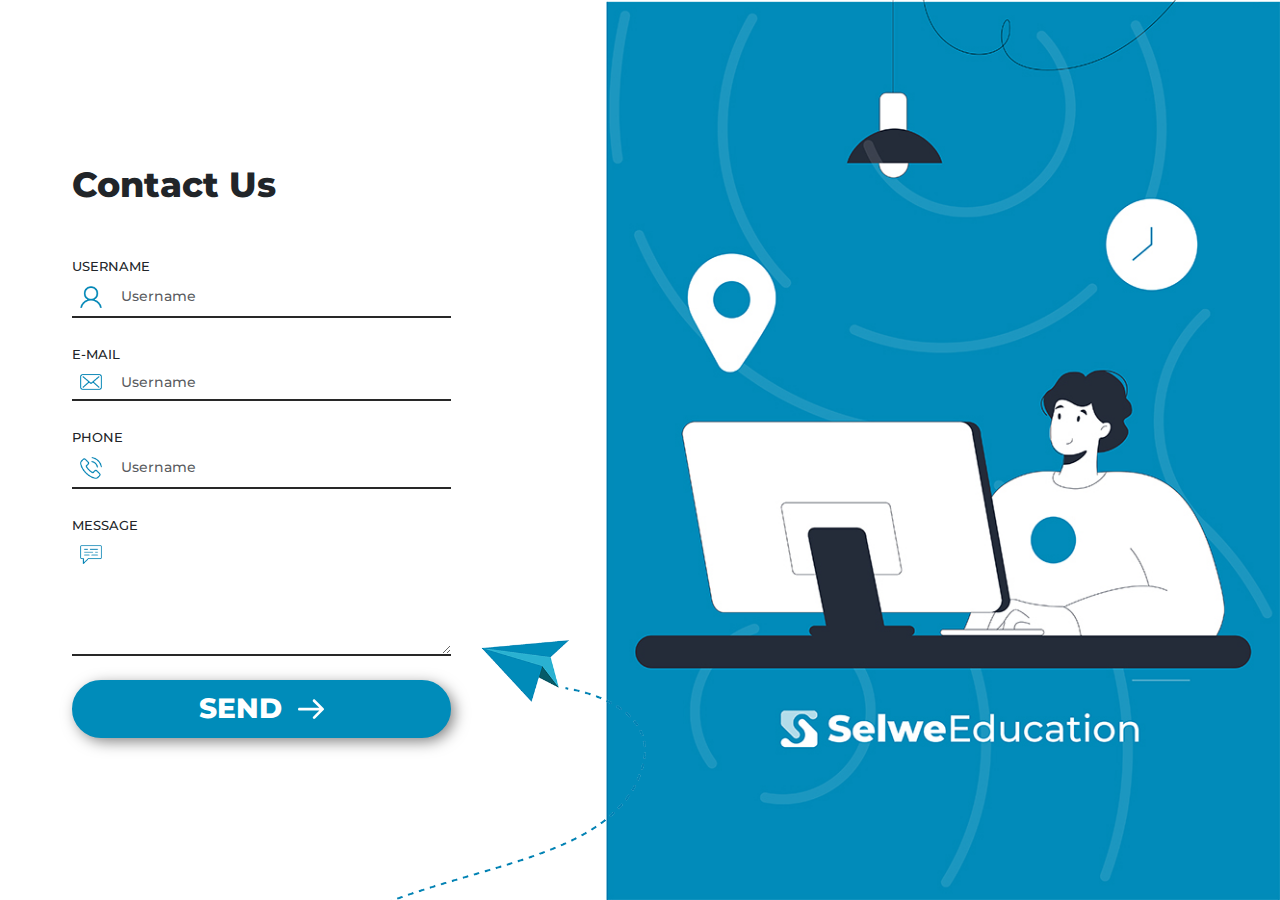
==== commit 72d011d3: "contactus page desing" ====
--- a/contact.html
+++ b/contact.html
@@ -54,54 +54,46 @@
 
 <body>
     
-    <div class="container-fluid loginPage d-flex align-items-center">
-        <div class="container h-100 d-flex align-items-center">
-            <div class="row mx-0 justify-content-center w-100">
-                <div class="col-md-9 col-lg-7 col-xl-6 col-xxl-auto loginWrapper px-0">
-                    <div class="row mx-0 text-center">
-                        <div class="col-12 welcome">Hey!</div>
-                        <div class="col-12 wllcomeText">Login to your account</div>
-                        <div class="col-12 connectionText">and get connected</div>
-                        <div class="col-12">
-                            <div class="inputWrapper position-relative">
-                                <img class="inputIcon" src="./assets/images/svg/userIcon.svg" alt="user icon">
-                                <input type="email" class="form-control" placeholder="Enter your username/email">
+    <div class="container-fluid contactUsPage d-flex align-items-center pe-lg-0 vh-100">
+        <div class="h-100 d-flex align-items-center innersection overflowhidden w-100">
+            <div class="row mx-0 w-100 align-items-center h-100">
+                <div class="ps-lg-5 col-lg-7 px-0 leftSide">
+                    <form class="row mx-0">
+                        <div class="col-md-7 col-sm-8 mx-lg-0 mx-auto contectsHeading fw-bold mb-5">Contact Us</div>
+                        <div class="col-md-7 col-sm-8 mx-lg-0 mx-auto mb-4 inputGroup">
+                            <label for="" class="label">USERNAME</label>
+                            <div class="input-group">
+                                <span class="input-group-text border-0 rounded-0 bg-transparent" id="basic-addon1"><img src="assets/images/svg/contectUs/userIcon.png" class="iconImg" alt=""></span>
+                                <input type="text" class="form-control rounded-0 border-0  shadow-none" placeholder="Username" aria-label="Username" aria-describedby="basic-addon1">
                             </div>
                         </div>
-                        <div class="col-12">
-                            <div class="inputWrapper position-relative">
-                                <img class="inputIcon" src="./assets/images/svg/password.svg" alt="user icon">
-                                <input type="password" class="form-control" placeholder="Enter your password">
+                        <div class="col-md-7 col-sm-8 mx-lg-0 mx-auto mb-4 inputGroup">
+                            <label for="" class="label">E-MAIL</label>
+                            <div class="input-group">
+                                <span class="input-group-text border-0 rounded-0 bg-transparent" id="basic-addon1"><img src="assets/images/svg/contectUs/emailIcon.png" class="iconImg" alt=""></span>
+                                <input type="email" class="form-control rounded-0 border-0  shadow-none" placeholder="Username" aria-label="Username" aria-describedby="basic-addon1">
                             </div>
                         </div>
-                        <div class="col-12">
-                            <div class="row mx-0 align-items-center">
-                                <div class="col px-0">
-                                    <div class="checkboxWrapper d-flex align-items-center">
-                                        <input class="form-check-input shadow-none me-2" type="checkbox" id="rememberMe">
-                                        <label class="form-check-label" for="rememberMe">Remember me</label>
-                                    </div>
-                                </div>
-                                <div class="col-auto pe-0">
-                                    <a class="forgetLink" href="javascript:;">Frogot your password?</a>
-                                </div>
+                        <div class="col-md-7 col-sm-8 mx-lg-0 mx-auto mb-4 inputGroup">
+                            <label for="" class="label">PHONE</label>
+                            <div class="input-group">
+                                <span class="input-group-text border-0 rounded-0 bg-transparent" id="basic-addon1"><img src="assets/images/svg/contectUs/callIcon.png" class="iconImg" alt=""></span>
+                                <input type="tel" class="form-control rounded-0 border-0  shadow-none" placeholder="Username" aria-label="Username" aria-describedby="basic-addon1">
                             </div>
                         </div>
-                        <div class="col-12">
-                            <button class="loginBtn">Login</button>
+                        <div class="col-md-7 col-sm-8 mx-lg-0 mx-auto mb-4 inputGroup">
+                            <label for="" class="label">MESSAGE</label>
+                            <div class="input-group">
+                                <span class="input-group-text border-0 rounded-0 bg-transparent" id="basic-addon1"><img src="assets/images/svg/contectUs/messageIcon.png" class="iconImg mb-auto" alt=""></span>
+                                <textarea name="" id="" class="form-control rounded-0 border-0  shadow-none" cols="30" rows="5"></textarea>
+                            </div>
                         </div>
-                        <div class="col-12">
-                            <a href="javascript:;" class="signInGoogle">
-                                <span>Sign in with</span>
-                                <img class="ms-2" src="./assets/images/svg/googleIcon.svg" alt="google icon">
-                            </a>
-                        </div>
-                        <div class="col-12 signInLink" >
-                            <span>New here?</span>
-                            <a href="javascript:;">Sign Up</a>
-                        </div>
-                    </div>
+                        <div class="col-md-7 col-sm-8 mx-lg-0 mx-auto"><button type="button" class=" w-100 text-white submitBtn fw-bold rounded-pill d-flex align-items-center gap-3 justify-content-center">SEND <img src="assets/images/svg/contectUs/rightArrow.svg" alt=""></button></div>
+                    </form>
                 </div>
+                <!-- <div class="col-5 pe-0">
+                    <div class="contactsImg"><img src="assets/images/svg/contectUs/contactBg.jpg" class="w-100" alt=""></div>
+                </div> -->
             </div>
         </div>
     </div>
--- a/assets/css/style.min.css
+++ b/assets/css/style.min.css
@@ -1 +1 @@
-@font-face{font-family:"Montserrat";src:url("../fonts/monteserret/Montserrat-BoldItalic.woff2") format("woff2"),url("../fonts/monteserret/Montserrat-BoldItalic.woff") format("woff");font-weight:bold;font-style:italic;font-display:swap}@font-face{font-family:"Montserrat";src:url("../fonts/monteserret/Montserrat-Bold.woff2") format("woff2"),url("../fonts/monteserret/Montserrat-Bold.woff") format("woff");font-weight:bold;font-style:normal;font-display:swap}@font-face{font-family:"Montserrat";src:url("../fonts/monteserret/Montserrat-BlackItalic.woff2") format("woff2"),url("../fonts/monteserret/Montserrat-BlackItalic.woff") format("woff");font-weight:900;font-style:italic;font-display:swap}@font-face{font-family:"Montserrat";src:url("../fonts/monteserret/Montserrat-ExtraBoldItalic.woff2") format("woff2"),url("../fonts/monteserret/Montserrat-ExtraBoldItalic.woff") format("woff");font-weight:bold;font-style:italic;font-display:swap}@font-face{font-family:"Montserrat";src:url("../fonts/monteserret/Montserrat-ExtraLightItalic.woff2") format("woff2"),url("../fonts/monteserret/Montserrat-ExtraLightItalic.woff") format("woff");font-weight:200;font-style:italic;font-display:swap}@font-face{font-family:"Montserrat";src:url("../fonts/monteserret/Montserrat-ExtraLight.woff2") format("woff2"),url("../fonts/monteserret/Montserrat-ExtraLight.woff") format("woff");font-weight:200;font-style:normal;font-display:swap}@font-face{font-family:"Montserrat";src:url("../fonts/monteserret/Montserrat-Black.woff2") format("woff2"),url("../fonts/monteserret/Montserrat-Black.woff") format("woff");font-weight:900;font-style:normal;font-display:swap}@font-face{font-family:"Montserrat";src:url("../fonts/monteserret/Montserrat-ExtraBold.woff2") format("woff2"),url("../fonts/monteserret/Montserrat-ExtraBold.woff") format("woff");font-weight:bold;font-style:normal;font-display:swap}@font-face{font-family:"Montserrat";src:url("../fonts/monteserret/Montserrat-Italic.woff2") format("woff2"),url("../fonts/monteserret/Montserrat-Italic.woff") format("woff");font-weight:normal;font-style:italic;font-display:swap}@font-face{font-family:"Montserrat";src:url("../fonts/monteserret/Montserrat-LightItalic.woff2") format("woff2"),url("../fonts/monteserret/Montserrat-LightItalic.woff") format("woff");font-weight:300;font-style:italic;font-display:swap}@font-face{font-family:"Montserrat";src:url("../fonts/monteserret/Montserrat-SemiBold.woff2") format("woff2"),url("../fonts/monteserret/Montserrat-SemiBold.woff") format("woff");font-weight:600;font-style:normal;font-display:swap}@font-face{font-family:"Montserrat";src:url("../fonts/monteserret/Montserrat-MediumItalic.woff2") format("woff2"),url("../fonts/monteserret/Montserrat-MediumItalic.woff") format("woff");font-weight:500;font-style:italic;font-display:swap}@font-face{font-family:"Montserrat";src:url("../fonts/monteserret/Montserrat-Light.woff2") format("woff2"),url("../fonts/monteserret/Montserrat-Light.woff") format("woff");font-weight:300;font-style:normal;font-display:swap}@font-face{font-family:"Montserrat";src:url("../fonts/monteserret/Montserrat-ThinItalic.woff2") format("woff2"),url("../fonts/monteserret/Montserrat-ThinItalic.woff") format("woff");font-weight:100;font-style:italic;font-display:swap}@font-face{font-family:"Montserrat";src:url("../fonts/monteserret/Montserrat-Regular.woff2") format("woff2"),url("../fonts/monteserret/Montserrat-Regular.woff") format("woff");font-weight:normal;font-style:normal;font-display:swap}@font-face{font-family:"Montserrat";src:url("../fonts/monteserret/Montserrat-Thin.woff2") format("woff2"),url("../fonts/monteserret/Montserrat-Thin.woff") format("woff");font-weight:100;font-style:normal;font-display:swap}@font-face{font-family:"Montserrat";src:url("../fonts/monteserret/Montserrat-Medium.woff2") format("woff2"),url("../fonts/monteserret/Montserrat-Medium.woff") format("woff");font-weight:500;font-style:normal;font-display:swap}@font-face{font-family:"Montserrat";src:url("../fonts/monteserret/Montserrat-SemiBoldItalic.woff2") format("woff2"),url("../fonts/monteserret/Montserrat-SemiBoldItalic.woff") format("woff");font-weight:600;font-style:italic;font-display:swap}@media screen and (min-width: 1600px){.container{max-width:1520px}}.tooltip .tooltip-inner{font-weight:600}.btnStyle{height:45.67px;font-family:"Montserrat";font-style:normal;font-weight:700;font-size:18.1206px;line-height:22px;transition:all .3s ease-in-out}.btnStyle1{background:#008cba;border:1px solid #008cba;color:#fff;box-shadow:4px 2px 15px 0px rgba(0,0,0,.5215686275)}.btnStyle1:hover{border-color:#282828;color:#282828}.btnStyle2{border:1px solid #282828;color:#282828}.btnStyle2:hover{background:#008cba;border-color:#008cba;color:#fff;box-shadow:4px 2px 15px 0px rgba(0,0,0,.5215686275)}.btnStyle2:active{background:#008cba !important;border-color:#008cba !important;color:#fff !important}@media screen and (max-width: 1399.98px){.btnStyle{height:40px;font-size:16px;line-height:normal}}@media screen and (max-width: 1199.98px){.btnStyle{height:35px;font-size:14px}}@media screen and (max-width: 767.98px){.btnStyle{height:35px;font-size:12px}}.headerSection{height:107px;background-color:#f8f8f8}.headerSection .innerFluid .navbar-brand{height:43px}.navLinks .nav-item .nav-link{font-family:"Montserrat";font-style:normal;font-weight:600;font-size:22.2032px;line-height:27px;color:#6e6e6e;height:53.72px;transition:all .3s ease-in-out}.navLinks .nav-item .nav-link:hover{background:#008cba;box-shadow:4px 4px 15px -1px rgba(0,0,0,.5215686275);color:#fff}.navLinks .nav-item .nav-link.active{background:#008cba;font-size:20.5916px;line-height:25px;box-shadow:4px 4px 15px -1px rgba(0,0,0,.5215686275);color:#fff}.navLinks .nav-item .signInBtn{height:49.01px;background:#008cba;font-family:"Montserrat";font-style:normal;font-weight:500;font-size:13.3219px;line-height:16px;box-shadow:4px 4px 15px -1px rgba(0,0,0,.5215686275);color:#fff;padding-right:60px}.navLinks .nav-item .signInBtn .userImg{width:36.22px;height:36.22px}.headerOffcanvas{width:280px !important}.headerOffcanvas .offcanvas-header{background-color:#f8f8f8}.headerOffcanvas .offcanvas-header .offcanvas-title{height:25px}@media screen and (max-width: 1399.98px){.headerSection{height:90px}.headerSection .innerFluid .navbar-brand{height:40px}.navLinks .nav-item .nav-link{font-size:20px;line-height:normal;height:45px}.navLinks .nav-item .nav-link.active{font-size:19px;line-height:normal}.navLinks .nav-item .signInBtn{height:40px;font-size:13px;line-height:normal}.navLinks .nav-item .signInBtn .userImg{width:30px;height:30px}}@media screen and (max-width: 1199.98px){.headerSection{height:80px}.headerSection .innerFluid .navbar-brand{height:40px}.navLinks .nav-item .nav-link{font-size:18px;height:40px}.navLinks .nav-item .nav-link.active{font-size:17px}.navLinks .nav-item .signInBtn{height:35px;font-size:12px}.navLinks .nav-item .signInBtn .userImg{width:25px;height:25px}}@media screen and (max-width: 991.98px){.headerSection{height:70px}.headerSection .innerFluid .navbar-brand{height:40px}.navLinks .nav-item .nav-link{font-size:16px;height:35px}.navLinks .nav-item .nav-link.active{font-size:15px}.navLinks .nav-item .signInBtn{font-size:11px}}.heroSection{padding-top:100px;padding-bottom:100px}.heroSection .innerSection .contantSide .card .mainHeading{font-family:"Montserrat";font-style:normal;font-weight:700;font-size:63.3327px;line-height:77px;color:#444;margin-bottom:38px}.heroSection .innerSection .contantSide .card .mainHeading span{color:#008cba}.heroSection .innerSection .contantSide .card .pera{font-family:"Montserrat";font-style:normal;font-weight:600;font-size:19.5979px;line-height:24px;color:#282828;margin-bottom:58px}.heroSection .innerSection .contantSide .card .buttons{gap:31px;margin-bottom:47px}.heroSection .innerSection .contantSide .card .socialGroup ul li .socialicon{height:30.3px;width:30.3px;transition:all .3s ease-in-out}.heroSection .innerSection .contantSide .card .socialGroup ul li .socialicon:hover{transform:rotate(360deg)}.featuresSection{padding-top:71px;padding-bottom:100px;margin-top:100px;background:#008cba}.featuresSection::before{content:"";position:absolute;z-index:-1;left:0;top:-120px;background:url(../../assets/images/svg/S-Type-Shap.svg) no-repeat,center;height:337.94px;width:783.22px}.featuresSection::after{content:"";position:absolute;right:0;top:-150px;background:url(../../assets/images/svg/S-Type-Shap-white.svg) no-repeat,center;height:312.94px;width:280.22px}.featuresSection .innerSection .featuresHeading{font-family:"Montserrat";font-style:normal;font-weight:700;font-size:83.1813px;line-height:101px;margin-bottom:63px}.featuresSection .innerSection .educationCard .card .card-body{border-radius:75px;transition:all ease-in-out .3s}.featuresSection .innerSection .educationCard .card .card-body .innerBody{min-height:170px}.featuresSection .innerSection .educationCard .card .card-body .innerBody .cardImg{height:75px}.featuresSection .innerSection .educationCard .card .card-body .innerBody .cardTitle{font-family:"Montserrat";font-style:normal;font-weight:500;font-size:29.9116px;line-height:36px;color:#fff}.featuresSection .innerSection .educationCard .card .card-body .innerBody .cardSubTitle{font-family:"Montserrat";font-style:normal;font-weight:400;font-size:16.7419px;line-height:20px;color:#c7eaf2}.featuresSection .innerSection .educationCard .card .card-body:hover{background:#33a3c8;box-shadow:2px 2px 20px 0px rgba(0,0,0,.2196078431)}.featuresSection .innerSection .featuresCards .owl-stage-outer{padding:0px}.featuresSection .innerSection .featuresCards .owl-stage-outer .owl-stage{padding:1rem 0rem}.featuresSection .innerSection .featuresCards .owl-dots{display:flex;align-items:center;justify-content:center;gap:10px}.featuresSection .innerSection .featuresCards .owl-dots .owl-dot{width:12px;height:12px;border-radius:12px;opacity:.5;background-color:#fff;transition:all .3s}.featuresSection .innerSection .featuresCards .owl-dots .owl-dot.active{opacity:1}.resserchSection .innerFluid .innersection .searchCard{box-shadow:-8px 0 15px -8px rgba(51,51,51,.4509803922)}.resserchSection .innerFluid .innersection .searchCard .card{overflow:hidden;min-height:450px}.resserchSection .innerFluid .innersection .searchCard .card::before{content:"";position:absolute;left:3px;top:50%;z-index:3;background:url(../../assets/images/svg/trengalShap.svg) no-repeat,center;background-size:cover;width:123.37px;height:178.23px;transform:translate(-50%, -50%)}.resserchSection .innerFluid .innersection .searchCard .card::after{content:"";position:absolute;right:-3px;top:50%;background:url(../../assets/images/svg/trengalShap.svg) no-repeat,center;background-size:cover;width:123.37px;height:178.23px;transform:translate(50%, -50%)}.resserchSection .innerFluid .innersection .searchCard .card .card-body{transition:all .3s ease-in-out;z-index:2}.resserchSection .innerFluid .innersection .searchCard .card .card-body::before{content:"";position:absolute;left:0;top:0;z-index:-1;width:0px;height:100%;background:#008cba;transition:all .3s ease-in-out}.resserchSection .innerFluid .innersection .searchCard .card .card-body .innerBody .cardImg{height:55px;margin-bottom:35px}.resserchSection .innerFluid .innersection .searchCard .card .card-body .innerBody .cardImg img{transition:all .3s ease-in-out}.resserchSection .innerFluid .innersection .searchCard .card .card-body .innerBody .cardTitle{color:#404345;font-size:25px;line-height:normal;margin-bottom:20px;transition:all .3s ease-in-out}.resserchSection .innerFluid .innersection .searchCard .card .card-body .innerBody .subContent{font-size:18px;line-height:normal;color:#404345;transition:all .3s ease-in-out}.resserchSection .innerFluid .innersection .searchCard .card:hover .card-body{box-shadow:1px -1px 15px 2px rgba(0,0,0,.5333333333)}.resserchSection .innerFluid .innersection .searchCard .card:hover .card-body::before{width:100%}.resserchSection .innerFluid .innersection .searchCard .card:hover .card-body .cardTitle,.resserchSection .innerFluid .innersection .searchCard .card:hover .card-body .subContent{color:#fff}.resserchSection .innerFluid .innersection .searchCard .card:hover .card-body .cardImg img{filter:brightness(10)}.resserchSection .innerFluid .innersection .searchCard:nth-child(2):hover .card::before,.resserchSection .innerFluid .innersection .searchCard:nth-child(3):hover .card::before,.resserchSection .innerFluid .innersection .searchCard:nth-child(4):hover .card::before,.resserchSection .innerFluid .innersection .searchCard:last-child:hover .card::before{opacity:1;visibility:visible}.resserchSection .innerFluid .innersection .searchCard:nth-child(2):hover .card-body,.resserchSection .innerFluid .innersection .searchCard:nth-child(3):hover .card-body,.resserchSection .innerFluid .innersection .searchCard:nth-child(4):hover .card-body,.resserchSection .innerFluid .innersection .searchCard:last-child:hover .card-body{box-shadow:1px -1px 15px 2px rgba(0,0,0,.5333333333)}.resserchSection .innerFluid .innersection .searchCard:nth-child(2):hover .card-body::before,.resserchSection .innerFluid .innersection .searchCard:nth-child(3):hover .card-body::before,.resserchSection .innerFluid .innersection .searchCard:nth-child(4):hover .card-body::before,.resserchSection .innerFluid .innersection .searchCard:last-child:hover .card-body::before{width:100%}.resserchSection .innerFluid .innersection .searchCard:nth-child(2):hover .card-body .cardTitle,.resserchSection .innerFluid .innersection .searchCard:nth-child(2):hover .card-body .subContent,.resserchSection .innerFluid .innersection .searchCard:nth-child(3):hover .card-body .cardTitle,.resserchSection .innerFluid .innersection .searchCard:nth-child(3):hover .card-body .subContent,.resserchSection .innerFluid .innersection .searchCard:nth-child(4):hover .card-body .cardTitle,.resserchSection .innerFluid .innersection .searchCard:nth-child(4):hover .card-body .subContent,.resserchSection .innerFluid .innersection .searchCard:last-child:hover .card-body .cardTitle,.resserchSection .innerFluid .innersection .searchCard:last-child:hover .card-body .subContent{color:#fff}.resserchSection .innerFluid .innersection .searchCard:nth-child(2):hover .card-body .cardImg img,.resserchSection .innerFluid .innersection .searchCard:nth-child(3):hover .card-body .cardImg img,.resserchSection .innerFluid .innersection .searchCard:nth-child(4):hover .card-body .cardImg img,.resserchSection .innerFluid .innersection .searchCard:last-child:hover .card-body .cardImg img{filter:brightness(10)}.resserchSection .innerFluid .innersection .searchCard:nth-child(2) .card::before,.resserchSection .innerFluid .innersection .searchCard:nth-child(3) .card::before,.resserchSection .innerFluid .innersection .searchCard:nth-child(4) .card::before,.resserchSection .innerFluid .innersection .searchCard:last-child .card::before{transition:all .3s}.resserchSection .innerFluid .innersection .searchCard:last-child .card::after{display:none}.simplifySection{padding-top:136px}.simplifySection::before{content:"";position:absolute;left:0;top:0px;background:url(../../assets/images/svg/simplifyShap.svg) no-repeat,center;height:703.12px;width:532.64px}.simplifySection .innerSection .simplifyHeading{font-family:"Montserrat";font-style:normal;font-weight:700;font-size:93.8263px;line-height:114px;color:#282828;margin-bottom:25px}.simplifySection .innerSection .simplifyHeading span{color:#008cba}.simplifySection .innerSection .subHeading{font-family:"Montserrat";font-style:normal;font-weight:500;font-size:26.599px;line-height:32px;color:#282828}.simplifySection .innerSection .experiencesCard{padding:91px 0px 74px 0px}.simplifySection .innerSection .experiencesCard .innerBody .brandCard{margin-bottom:88px}.simplifySection .innerSection .experiencesCard .innerBody .cards .cardImg{height:118.6px}.simplifySection .innerSection .experiencesCard .innerBody .cards .cradTitle{font-family:"Montserrat";font-style:normal;font-weight:700;font-size:16.6703px;line-height:20px;color:#000}.explainingSection .explaningImg{height:112.07px;margin-bottom:41px}.explainingSection .explainingHeading,.explainingSection .subHeading{font-family:"Montserrat";font-style:normal;font-weight:500;font-size:70.8621px;line-height:86px}.explainingSection .explainingHeading{color:#000}.explainingSection .subHeading{color:#008cba}.explainingSection .subHeading::before{content:"";height:2px;width:340.99px;background-color:#008cba;position:absolute;left:50%;bottom:-31px;transform:translate(-50%, -50%)}.whyChooseUsSection{padding:102px 0px 120px 0px}.whyChooseUsSection .innerSection .whyChooseHeading{font-family:"Montserrat";font-style:normal;font-weight:700;font-size:128.716px;line-height:156px;color:#000;margin-bottom:170px}.whyChooseUsSection .innerSection .whyChooseHeading span{color:#008cba;position:relative}.whyChooseUsSection .innerSection .whyChooseHeading span::before{content:"";height:2px;background-color:#008cba;position:absolute;width:100%;left:0;bottom:0}.whyChooseUsSection .innerSection .cardsection .card{background-color:#008cba;min-height:250px;transition:all ease-in-out .3s}.whyChooseUsSection .innerSection .cardsection .card .card-body .momentImg{height:86px;width:100px;position:relative}.whyChooseUsSection .innerSection .cardsection .card .card-body .momentImg img{position:absolute;inset:0;transition:all ease-in-out .3s}.whyChooseUsSection .innerSection .cardsection .card .card-body .momentImg .themeImg{opacity:0;visibility:hidden}.whyChooseUsSection .innerSection .cardsection .card .card-body .counters,.whyChooseUsSection .innerSection .cardsection .card .card-body .counterName{font-family:"Montserrat";font-style:normal;font-weight:300;color:#fff;transition:all ease-in-out .3s}.whyChooseUsSection .innerSection .cardsection .card .card-body .counters{font-weight:500;font-size:55px;line-height:65px}.whyChooseUsSection .innerSection .cardsection .card .card-body .counterName{font-size:40px;line-height:50px}.whyChooseUsSection .innerSection .cardsection .card:hover{background-color:#fff;box-shadow:0px 0px 15px 1px rgba(0,0,0,.5333333333)}.whyChooseUsSection .innerSection .cardsection .card:hover .card-body .momentImg .themeImg{opacity:1;visibility:visible}.whyChooseUsSection .innerSection .cardsection .card:hover .card-body .momentImg .whiteImg{opacity:0;visibility:hidden}.whyChooseUsSection .innerSection .cardsection .card:hover .card-body .counters,.whyChooseUsSection .innerSection .cardsection .card:hover .card-body .counterName{color:#008cba}.crossSection .InnerSection .crossHeading{font-family:"Montserrat";font-style:normal;font-weight:700;font-size:163.954px;line-height:198px;color:#000}.crossSection .InnerSection .crossHeading span{color:#008cba}.testimonialSection{padding-top:220px;overflow:hidden}.testimonialSection .innerSection{background:url(../../assets/images/svg/testimonialBg.svg) no-repeat,center;background-size:cover}.testimonialSection .innerSection .clintSlider .owl-stage-outer{padding:0px;overflow:unset}.testimonialSection .innerSection .clintSlider .owl-stage-outer .owl-stage .owl-item .item .userImg{height:254.62px;width:254.62px;margin-top:-125px;box-shadow:0px 0px 20px 0px rgba(0,0,0,.2196078431);border:6px solid #fff}.testimonialSection .innerSection .clintSlider .owl-stage-outer .owl-stage .owl-item .item .clientName{font-family:"Montserrat";font-style:normal;font-weight:600;font-size:43.7617px;line-height:53px;margin:36px 0px 13px 0px}.testimonialSection .innerSection .clintSlider .owl-stage-outer .owl-stage .owl-item .item .starts ul li{height:23px}.testimonialSection .innerSection .clintSlider .owl-stage-outer .owl-stage .owl-item .item .clientText{font-family:"Montserrat";font-style:normal;font-weight:400;font-size:29.5445px;line-height:36px;margin:36px 0px 72px 0px}.testimonialSection .innerSection .clintSlider .owl-dots{display:flex;align-items:center;justify-content:center;position:absolute;bottom:26px;gap:10px}.testimonialSection .innerSection .clintSlider .owl-dots .owl-dot{width:12px;height:12px;border-radius:12px;opacity:.5;background-color:#fff;transition:all .3s}.testimonialSection .innerSection .clintSlider .owl-dots .owl-dot.active{opacity:1}.footerSection{background:url(../../assets/images/svg/footerBg.svg) no-repeat,right;background-size:cover;padding-top:139px;padding-bottom:400px}.footerSection .innerSection .logoImg{height:68px;margin-bottom:47px}.footerSection .innerSection .contant{font-family:"Montserrat";font-style:normal;font-weight:400;font-size:29.5445px;line-height:36px;color:#fff;margin-bottom:68px}.footerSection .innerSection .footerButton .btnStyle1:hover{border-color:#fff}.footerSection .innerSection .footerButton .btnStyle2{border:1px solid #fff}.footerSection .innerSection .footerButton .btnStyle2:hover{border-color:#008cba !important}.footerSection .innerSection .footerIcon ul li .links{width:24px;height:24px}.footerSection .socialIcon{border-top-right-radius:30px;border-bottom-right-radius:30px;background-color:#008cba;top:50%;transform:translate(0%, -50%);box-shadow:0px 0px 20px 4px #000;left:0px;padding:50px 20px;width:60px}.footerSection .socialIcon ul li .links{width:30px;height:30px}.copyWrightSection{height:61.18px;background-color:#008cba}.copyWrightSection .innerSection .copyRight{font-family:"Montserrat";font-style:normal;font-weight:400;font-size:20.0008px;line-height:24px}@media screen and (max-width: 1599.98px){.heroSection .innerSection .contantSide .card .mainHeading{font-size:57px;line-height:normal}.resserchSection .innerFluid .innersection .searchCard .card::before,.resserchSection .innerFluid .innersection .searchCard .card::after{width:100px;height:145.23px}.resserchSection .innerFluid .innersection .searchCard .card .card-body .innerBody{padding:0px !important}.whyChooseUsSection{padding:95px 0px 115px 0px}.whyChooseUsSection .innerSection .whyChooseHeading{font-size:110px;line-height:130px;margin-bottom:140px}.whyChooseUsSection .innerSection .cardsection .card .card-body .momentImg{height:80px;width:90px}.whyChooseUsSection .innerSection .cardsection .card .card-body .counters{font-size:50px;line-height:normal}.whyChooseUsSection .innerSection .cardsection .card .card-body .counterName{font-size:34px;line-height:normal}.crossSection .InnerSection .crossHeading{font-size:140px;line-height:160px}}@media screen and (max-width: 1399.98px){.heroSection{padding-top:80px;padding-bottom:80px}.heroSection .innerSection .contantSide .card .mainHeading{font-size:50px;line-height:normal;margin-bottom:30px}.heroSection .innerSection .contantSide .card .pera{font-size:18px;line-height:normal;margin-bottom:50px}.heroSection .innerSection .contantSide .card .buttons{gap:31px;margin-bottom:40px}.featuresSection{padding-top:50px;padding-bottom:80px;margin-top:80px}.featuresSection .innerSection .featuresHeading{font-size:70px;line-height:normal;margin-bottom:55px}.featuresSection .innerSection .educationCard .card .card-body .innerBody{min-height:160px}.featuresSection .innerSection .educationCard .card .card-body .innerBody .cardImg{height:70px}.featuresSection .innerSection .educationCard .card .card-body .innerBody .cardTitle{font-size:26px;line-height:normal}.featuresSection .innerSection .educationCard .card .card-body .innerBody .cardSubTitle{font-size:14px;line-height:normal}.resserchSection .innerFluid .innersection .searchCard .card{min-height:400px}.resserchSection .innerFluid .innersection .searchCard .card .card-body .innerBody{padding:0px !important}.resserchSection .innerFluid .innersection .searchCard .card .card-body .innerBody .cardImg{height:50px;margin-bottom:30px}.resserchSection .innerFluid .innersection .searchCard .card .card-body .innerBody .cardTitle{font-size:22px;margin-bottom:18px}.resserchSection .innerFluid .innersection .searchCard .card .card-body .innerBody .subContent{font-size:16px}.simplifySection{padding-top:110px}.simplifySection::before{height:400px;width:200px}.simplifySection .innerSection .simplifyHeading{font-size:80px;line-height:normal;margin-bottom:25px}.simplifySection .innerSection .subHeading{font-size:24px;line-height:normal}.simplifySection .innerSection .experiencesCard{padding:85px 0px 68px 0px}.simplifySection .innerSection .experiencesCard .innerBody .brandCard{margin-bottom:78px}.simplifySection .innerSection .experiencesCard .innerBody .cards .cardImg{height:100px}.simplifySection .innerSection .experiencesCard .innerBody .cards .cradTitle{font-size:15px;line-height:normal}.explainingSection::before{right:-175px;width:310.33px;height:310.33px}.explainingSection .explaningImg{height:100px;margin-bottom:35px}.explainingSection .explainingHeading,.explainingSection .subHeading{font-size:60px;line-height:normal}.explainingSection .subHeading::before{width:300px;bottom:-20px}.whyChooseUsSection{padding:90px 0px 110px 0px}.whyChooseUsSection .innerSection .whyChooseHeading{font-size:100px;line-height:120px;margin-bottom:120px}.whyChooseUsSection .innerSection .cardsection .card{min-height:200px}.whyChooseUsSection .innerSection .cardsection .card .card-body .momentImg{height:70px}.whyChooseUsSection .innerSection .cardsection .card .card-body .counters{font-size:45px}.whyChooseUsSection .innerSection .cardsection .card .card-body .counterName{font-size:28px}.crossSection .InnerSection .crossHeading{font-size:120px;line-height:140px}.testimonialSection{padding-top:200px}.testimonialSection .innerSection .clintSlider .owl-stage-outer .owl-stage .owl-item .item .userImg{height:240px;width:240px;margin-top:-120px}.testimonialSection .innerSection .clintSlider .owl-stage-outer .owl-stage .owl-item .item .clientName{font-size:38px;line-height:50px;margin:34px 0px 12px 0px}.testimonialSection .innerSection .clintSlider .owl-stage-outer .owl-stage .owl-item .item .starts ul li{height:22px}.testimonialSection .innerSection .clintSlider .owl-stage-outer .owl-stage .owl-item .item .clientText{font-size:26px;line-height:34px;margin:34px 0px 68px 0px}.footerSection{padding-top:120px;padding-bottom:360px}.footerSection .innerSection .logoImg{height:65px;margin-bottom:42px}.footerSection .innerSection .contant{font-size:24px;line-height:32px;margin-bottom:62px}.footerSection .socialIcon{padding:45px 18px}.footerSection .socialIcon ul li .links{width:28px;height:28px}}@media screen and (max-width: 1199.98px){.heroSection{padding-top:70px;padding-bottom:70px}.heroSection .innerSection .contantSide .card .mainHeading{font-size:42px;margin-bottom:25px}.heroSection .innerSection .contantSide .card .pera{font-size:16px;margin-bottom:40px}.heroSection .innerSection .contantSide .card .buttons{gap:31px;margin-bottom:30px}.featuresSection{padding-top:50px;padding-bottom:70px;margin-top:70px}.featuresSection::before{top:-90px;width:500px}.featuresSection::after{top:-180px}.featuresSection .innerSection .featuresHeading{font-size:55px;margin-bottom:40px}.featuresSection .innerSection .educationCard .card .card-body{border-radius:55px}.featuresSection .innerSection .educationCard .card .card-body .innerBody{min-height:140px}.featuresSection .innerSection .educationCard .card .card-body .innerBody .cardImg{height:60px}.featuresSection .innerSection .educationCard .card .card-body .innerBody .cardTitle{font-size:24px}.featuresSection .innerSection .educationCard .card .card-body .innerBody .cardSubTitle{font-size:13px}.resserchSection .innerFluid .innersection .searchCard .card .card-body .innerBody .cardImg{height:45px;margin-bottom:28px}.resserchSection .innerFluid .innersection .searchCard .card .card-body .innerBody .cardTitle{font-size:20px;margin-bottom:16px}.resserchSection .innerFluid .innersection .searchCard .card .card-body .innerBody .subContent{font-size:14px}.resserchSection .innerFluid .innersection .searchCard:nth-child(4) .card::before{display:block}.simplifySection{padding-top:90px}.simplifySection::before{height:452px;background-size:contain;width:317px}.simplifySection .innerSection .simplifyHeading{font-size:65px;margin-bottom:20px}.simplifySection .innerSection .subHeading{font-size:20px}.simplifySection .innerSection .experiencesCard{padding:70px 0px 55px 0px}.simplifySection .innerSection .experiencesCard .innerBody .brandCard{margin-bottom:60px}.simplifySection .innerSection .experiencesCard .innerBody .cards .cardImg{height:90px}.simplifySection .innerSection .experiencesCard .innerBody .cards .cradTitle{font-size:14px}.explainingSection::before{right:-130px;width:250.33px;height:250.33px}.explainingSection .explaningImg{height:90px;margin-bottom:30px}.explainingSection .explainingHeading,.explainingSection .subHeading{font-size:45px}.explainingSection .subHeading::before{width:230px;bottom:-25px}.whyChooseUsSection{padding:70px 0px 90px 0px}.whyChooseUsSection .innerSection .whyChooseHeading{font-size:80px;line-height:normal;margin-bottom:100px}.whyChooseUsSection .innerSection .cardsection .card{min-height:160px}.whyChooseUsSection .innerSection .cardsection .card .card-body .momentImg{height:60px;width:70px}.whyChooseUsSection .innerSection .cardsection .card .card-body .counters{font-size:35px}.whyChooseUsSection .innerSection .cardsection .card .card-body .counterName{font-size:22px}.crossSection .InnerSection .crossHeading{font-size:100px;line-height:normal}.testimonialSection{padding-top:180px}.testimonialSection .innerSection .clintSlider .owl-stage-outer .owl-stage .owl-item .item .userImg{height:220px;width:220px;margin-top:-110px}.testimonialSection .innerSection .clintSlider .owl-stage-outer .owl-stage .owl-item .item .clientName{font-size:32px;line-height:normal;margin:32px 0px 12px 0px}.testimonialSection .innerSection .clintSlider .owl-stage-outer .owl-stage .owl-item .item .starts ul li{height:20px}.testimonialSection .innerSection .clintSlider .owl-stage-outer .owl-stage .owl-item .item .clientText{font-size:20px;line-height:normal;margin:32px 0px 65px 0px}.footerSection{padding-top:100px;padding-bottom:300px}.footerSection .innerSection .logoImg{height:58px;margin-bottom:38px}.footerSection .innerSection .contant{font-size:20px;line-height:normal;margin-bottom:55px}.footerSection .socialIcon{padding:45px 18px;width:60px}.footerSection .socialIcon ul li .links{width:28px;height:28px}.copyWrightSection .innerSection .copyRight{font-size:18px;line-height:normal}}@media screen and (max-width: 991.98px){.heroSection{padding-top:60px;padding-bottom:60px}.heroSection .innerSection .contantSide .card .mainHeading{font-size:31px;margin-bottom:22px}.heroSection .innerSection .contantSide .card .pera{font-size:14px;margin-bottom:35px}.heroSection .innerSection .contantSide .card .buttons{gap:31px;margin-bottom:25px}.featuresSection{padding-bottom:60px;margin-top:60px}.featuresSection::before{top:-80px;width:400px}.featuresSection::after{width:200px}.featuresSection .innerSection .featuresHeading{font-size:45px;margin-bottom:35px}.featuresSection .innerSection .educationCard .card .card-body .innerBody .cardImg{height:45px}.featuresSection .innerSection .educationCard .card .card-body .innerBody .cardTitle{font-size:24px}.featuresSection .innerSection .educationCard .card .card-body .innerBody .cardSubTitle{font-size:13px}.resserchSection .innerFluid .innersection .searchCard .card .card-body .innerBody .cardImg{height:40px;margin-bottom:26px}.resserchSection .innerFluid .innersection .searchCard:nth-child(3) .card::before,.resserchSection .innerFluid .innersection .searchCard:last-child .card::before{display:block}.simplifySection{padding-top:80px}.simplifySection .innerSection .simplifyHeading{font-size:45px}.simplifySection .innerSection .subHeading{font-size:18px}.simplifySection .innerSection .experiencesCard{padding:60px 0px 45px 0px}.simplifySection .innerSection .experiencesCard .innerBody .brandCard{margin-bottom:40px}.simplifySection .innerSection .experiencesCard .innerBody .cards .cardImg{height:80px}.simplifySection .innerSection .experiencesCard .innerBody .cards .cradTitle{font-size:12px}.explainingSection::before{right:-110px;width:220.33px;height:220.33px}.explainingSection .explaningImg{height:80px;margin-bottom:25px}.explainingSection .explainingHeading,.explainingSection .subHeading{font-size:35px}.explainingSection .subHeading::before{width:200px;bottom:-20px}.whyChooseUsSection{padding:50px 0px 60px 0px}.whyChooseUsSection .innerSection .whyChooseHeading{font-size:45px;margin-bottom:50px}.whyChooseUsSection .innerSection .cardsection .card{min-height:120px}.whyChooseUsSection .innerSection .cardsection .card .card-body .momentImg{height:40px;width:50px}.whyChooseUsSection .innerSection .cardsection .card .card-body .counters{font-size:28px}.whyChooseUsSection .innerSection .cardsection .card .card-body .counterName{font-size:14px}.crossSection .InnerSection .crossHeading{font-size:70px}.testimonialSection{padding-top:150px}.testimonialSection .innerSection .clintSlider .owl-stage-outer .owl-stage .owl-item .item .userImg{height:150px;width:150px;margin-top:-75px}.testimonialSection .innerSection .clintSlider .owl-stage-outer .owl-stage .owl-item .item .clientName{font-size:26px;margin:25px 0px 11px 0px}.testimonialSection .innerSection .clintSlider .owl-stage-outer .owl-stage .owl-item .item .starts ul li{height:18px}.testimonialSection .innerSection .clintSlider .owl-stage-outer .owl-stage .owl-item .item .clientText{font-size:18px;margin:26px 0px 60px 0px}.footerSection{padding-top:80px;padding-bottom:200px}.footerSection .innerSection .logoImg{height:45px;margin-bottom:35px}.footerSection .innerSection .contant{font-size:18px;margin-bottom:45px}.footerSection .socialIcon{padding:40px 14px}.footerSection .socialIcon ul li .links{width:24px;height:24px}.copyWrightSection .innerSection .copyRight{font-size:16px}}@media screen and (max-width: 767.98px){.heroSection{padding-top:50px;padding-bottom:50px}.heroSection .innerSection .contantSide .card .mainHeading{font-size:32px;margin-bottom:20px}.heroSection .innerSection .contantSide .card .pera{font-size:14px;margin-bottom:30px}.heroSection .innerSection .contantSide .card .buttons{gap:25px;margin-bottom:20px}.featuresSection{padding-bottom:50px;margin-top:50px}.featuresSection::before{top:-50px;width:350px;left:-50px}.featuresSection::after{top:-220px}.featuresSection .innerSection .featuresHeading{font-size:32px;margin-bottom:30px}.featuresSection .innerSection .educationCard .card .card-body .innerBody .cardImg{height:45px}.featuresSection .innerSection .educationCard .card .card-body .innerBody .cardTitle{font-size:24px}.featuresSection .innerSection .educationCard .card .card-body .innerBody .cardSubTitle{font-size:13px}.simplifySection{padding-top:70px}.simplifySection .innerSection .simplifyHeading{font-size:32px;margin-bottom:15px}.simplifySection .innerSection .subHeading{font-size:16px}.simplifySection .innerSection .experiencesCard{padding:50px 0px 35px 0px}.simplifySection .innerSection .experiencesCard .innerBody .brandCard{margin-bottom:15px}.simplifySection .innerSection .experiencesCard .innerBody .cards .cardImg{height:60px}.explainingSection::before{right:-80px;width:160px;height:160px}.explainingSection .explaningImg{height:60px;margin-bottom:15px}.explainingSection .explainingHeading,.explainingSection .subHeading{font-size:32px}.explainingSection .subHeading::before{width:150px;bottom:-10px}.whyChooseUsSection{padding:40px 0px 50px 0px}.whyChooseUsSection .innerSection .whyChooseHeading{font-size:32px;margin-bottom:40px}.whyChooseUsSection .innerSection .cardsection .card{min-height:auto}.whyChooseUsSection .innerSection .cardsection .card .card-body .momentImg{height:30px;width:30px}.whyChooseUsSection .innerSection .cardsection .card .card-body .counters{font-size:22px}.whyChooseUsSection .innerSection .cardsection .card .card-body .counterName{font-size:13px}.crossSection .InnerSection .crossHeading{font-size:35px}.testimonialSection{padding-top:120px}.testimonialSection .innerSection .clintSlider .owl-stage-outer .owl-stage .owl-item .item .userImg{height:130px;width:130px;margin-top:-65px}.testimonialSection .innerSection .clintSlider .owl-stage-outer .owl-stage .owl-item .item .clientName{font-size:22px;margin:22px 0px 10px 0px}.testimonialSection .innerSection .clintSlider .owl-stage-outer .owl-stage .owl-item .item .starts ul li{height:16px}.testimonialSection .innerSection .clintSlider .owl-stage-outer .owl-stage .owl-item .item .clientText{font-size:16px;margin:22px 0px 57px 0px}.footerSection{padding-top:50px;padding-bottom:150px}.footerSection .innerSection .logoImg{height:35px;margin-bottom:30px}.footerSection .innerSection .contant{font-size:16px;margin-bottom:35px}.copyWrightSection{height:50px}.copyWrightSection .innerSection .copyRight{font-size:14px}}@media screen and (max-width: 575.98px){.heroSection{padding-top:40px;padding-bottom:40px}.heroSection .innerSection .contantSide .card .mainHeading{font-size:28px;margin-bottom:18px}.heroSection .innerSection .contantSide .card .pera{font-size:12px;margin-bottom:25px}.heroSection .innerSection .contantSide .card .buttons{gap:25px;margin-bottom:18px}.featuresSection{margin-top:40px}.featuresSection::before{display:none}.featuresSection::after{display:none}.featuresSection .innerSection .featuresHeading{font-size:28px}.featuresSection .innerSection .educationCard .card .card-body .innerBody{min-height:100px}.featuresSection .innerSection .educationCard .card .card-body .innerBody .cardImg{height:40px}.featuresSection .innerSection .educationCard .card .card-body .innerBody .cardTitle{font-size:20px}.featuresSection .innerSection .educationCard .card .card-body .innerBody .cardSubTitle{font-size:12px}.resserchSection .innerFluid .innersection .searchCard{margin-bottom:16px}.resserchSection .innerFluid .innersection .searchCard .card{min-height:auto}.resserchSection .innerFluid .innersection .searchCard .card::before,.resserchSection .innerFluid .innersection .searchCard .card::after{display:none !important}.resserchSection .innerFluid .innersection .searchCard .card .card-body .innerBody .cardImg{margin-bottom:15px}.resserchSection .innerFluid .innersection .searchCard .card .card-body .innerBody .cardTitle{margin-bottom:5px}.simplifySection{padding-top:40px}.simplifySection::before{display:none}.simplifySection .innerSection .simplifyHeading{font-size:28px}.simplifySection .innerSection .subHeading{font-size:14px}.simplifySection .innerSection .experiencesCard{padding:40px 0px 35px 0px}.simplifySection .innerSection .experiencesCard .innerBody .brandCard{margin-bottom:13px}.simplifySection .innerSection .experiencesCard .innerBody .cards .cardImg{height:50px}.simplifySection .innerSection .experiencesCard .innerBody .cards .cradTitle{font-size:10px}.explainingSection::before{right:-60px;width:100px;height:100px}.explainingSection .explaningImg{height:50px;margin-bottom:13px}.explainingSection .explainingHeading,.explainingSection .subHeading{font-size:28px}.explainingSection .subHeading::before{width:140px;bottom:-10px}.whyChooseUsSection{padding:30px 0px 40px 0px}.whyChooseUsSection .innerSection .whyChooseHeading{font-size:28px;margin-bottom:30px}.whyChooseUsSection .innerSection .cardsection .card .card-body .momentImg{height:25px;width:25px}.whyChooseUsSection .innerSection .cardsection .card .card-body .counters{font-size:18px}.whyChooseUsSection .innerSection .cardsection .card .card-body .counterName{font-size:11px}.crossSection .InnerSection .crossHeading{font-size:32px}.testimonialSection{padding-top:100px}.testimonialSection .innerSection .clintSlider .owl-stage-outer .owl-stage .owl-item .item .userImg{height:100px;width:100px;margin-top:-50px}.testimonialSection .innerSection .clintSlider .owl-stage-outer .owl-stage .owl-item .item .clientName{font-size:18px;margin:18px 0px 10px 0px}.testimonialSection .innerSection .clintSlider .owl-stage-outer .owl-stage .owl-item .item .starts ul li{height:15px}.testimonialSection .innerSection .clintSlider .owl-stage-outer .owl-stage .owl-item .item .clientText{font-size:14px;margin:20px 0px 50px 0px}.testimonialSection .innerSection .clintSlider .owl-dots{bottom:18px}.footerSection{padding-top:40px;padding-bottom:130px}.footerSection .innerSection .logoImg{height:32px;margin-bottom:20px}.footerSection .innerSection .contant{font-size:14px;margin-bottom:30px}.copyWrightSection .innerSection .copyRight{font-size:12px}}.loginPage{position:relative;min-height:100vh;overflow:hidden}.loginPage::before{content:"";position:absolute;height:320px;width:320px;top:50%;background-image:url(./../images/svg/loginBg1.svg);background-size:100%;background-repeat:no-repeat;transform:translateY(-50%);left:0;z-index:-1}.loginPage::after{content:"";position:absolute;height:390px;width:150px;top:50%;background-image:url(./../images/svg/loginBg2.svg);background-size:100%;background-repeat:no-repeat;transform:translateY(-50%);right:0;z-index:-1}.loginPage .loginWrapper{max-width:600px}.loginPage .welcome{font-family:"Montserrat";font-style:normal;font-weight:700;font-size:68.6239px;line-height:84px;color:#008cba;margin-bottom:15px}.loginPage .wllcomeText{font-family:"Montserrat";font-style:normal;font-weight:700;font-size:23.6714px;line-height:29px;color:#000;margin-bottom:6px}.loginPage .connectionText{font-family:"Montserrat";font-style:normal;font-weight:400;font-size:23.6714px;line-height:29px;color:#000;margin-bottom:27px}.loginPage .inputWrapper{margin-bottom:24px}.loginPage .inputWrapper .inputIcon{height:30px;width:30px;position:absolute;top:50%;left:25px;transform:translateY(-50%)}.loginPage .inputWrapper .form-control{border:.993771px solid #bcbcbc;width:555.72px;height:75.31px;font-family:"Montserrat";font-style:normal;font-weight:400;font-size:23.6714px;line-height:29px;color:#999;border-radius:20px;padding-left:72px}.loginPage .inputWrapper .form-control::-moz-placeholder{color:#999}.loginPage .inputWrapper .form-control::placeholder{color:#999}.loginPage .checkboxWrapper .form-check-input{height:19px;width:19px;border-radius:0;margin-top:0;cursor:pointer}.loginPage .checkboxWrapper .form-check-input:checked{background-color:#008cba;border-color:#008cba}.loginPage .checkboxWrapper .form-check-label{font-family:"Montserrat";font-style:normal;font-weight:400;font-size:16.1958px;line-height:20px;color:#282828;-webkit-user-select:none;-moz-user-select:none;user-select:none;cursor:pointer}.loginPage .forgetLink{font-family:"Montserrat";font-style:normal;font-weight:400;font-size:16.1958px;line-height:20px;color:#282828;text-decoration:none;transition:.3s ease-in-out}.loginPage .forgetLink:hover{color:#008cba}.loginPage .loginBtn{margin:51px 0 37px 0;font-family:"Montserrat";font-style:normal;font-weight:700;font-size:34.021px;line-height:41px;color:#fff;background:#008cba;border:2px solid #008cba;width:555.72px;height:75.31px;display:flex;align-items:center;justify-content:center;border-radius:20px;box-shadow:4px 4px 15px -1px rgba(0,0,0,.521568627);transition:.3s ease-in-out}.loginPage .loginBtn:hover{background-color:#0079a1}.loginPage .signInGoogle{text-decoration:none;margin-bottom:33px;display:inline-flex;align-items:center;justify-content:center}.loginPage .signInGoogle span{font-family:"Montserrat";font-style:normal;font-weight:400;font-size:25.077px;line-height:30px;color:#282828}.loginPage .signInGoogle img{height:30px}.loginPage .signInLink span{font-family:"Montserrat";font-style:normal;font-weight:400;font-size:22.2032px;line-height:27px;color:#282828}.loginPage .signInLink a{font-family:"Montserrat";font-style:normal;font-weight:700;font-size:22.2032px;line-height:27px;color:#282828;text-decoration:none;transition:.3s ease-in-out}.loginPage .signInLink a:hover{color:#008cba}@media(max-width: 1399px){.loginPage::before{width:270px;height:270px}.loginPage::after{height:320px;width:120px}.loginPage .loginWrapper{max-width:unset}.loginPage .welcome{font-size:65px;margin-bottom:10px}.loginPage .wllcomeText{font-size:22px}.loginPage .connectionText{font-size:22px}.loginPage .inputWrapper .inputIcon{height:27px}.loginPage .inputWrapper .form-control{height:68px;width:100%;font-size:20px;border-radius:18px}.loginPage .loginBtn{height:68px;width:100%;font-size:30px;margin:42px 0 30px 0}.loginPage .signInGoogle{margin-bottom:22px}.loginPage .signInGoogle span{font-size:22px}.loginPage .signInGoogle img{height:28px}.loginPage .signInLink span{font-size:20px}.loginPage .signInLink a{font-size:20px}}@media(max-width: 1199px){.loginPage::before{width:220px;height:220px}.loginPage::after{width:100px;height:280px}.loginPage .loginBtn{font-size:29px}}@media(max-width: 991px){.loginPage::before{width:130px;height:130px}.loginPage::after{height:210px;width:80px}.loginPage .welcome{font-size:60px;margin-bottom:0}.loginPage .wllcomeText{font-size:20px;line-height:24px}.loginPage .connectionText{font-size:20px;margin-bottom:22px}.loginPage .inputWrapper .inputIcon{height:24px;left:20px}.loginPage .inputWrapper .form-control{font-size:18px;height:64px;padding-left:60px}.loginPage .loginBtn{height:64px;font-size:28px;margin:35px 0 25px 0}.loginPage .signInGoogle{margin-bottom:18px}.loginPage .signInGoogle span{font-size:20px}.loginPage .signInGoogle img{height:26px}.loginPage .signInLink span{font-size:18px}.loginPage .signInLink a{font-size:18px}}@media(max-width: 767px){.loginPage::before{display:none}.loginPage::after{display:none}}@media(max-width: 575px){.loginPage .welcome{font-size:45px;line-height:60px}.loginPage .wllcomeText{font-size:18px;margin-bottom:0px}.loginPage .connectionText{font-size:17px;margin-bottom:15px}.loginPage .inputWrapper{margin-bottom:16px}.loginPage .inputWrapper .inputIcon{height:20px;left:15px}.loginPage .inputWrapper .form-control{font-size:15px;height:52px;padding-left:50px;border-radius:14px}.loginPage .checkboxWrapper .form-check-input{height:18px;width:18px}.loginPage .checkboxWrapper .form-check-label{font-size:14px}.loginPage .forgetLink{font-size:14px}.loginPage .loginBtn{height:52px;border-radius:14px;font-size:22px;margin:25px 0 20px 0}.loginPage .signInGoogle{margin-bottom:10px}.loginPage .signInGoogle span{font-size:16px}.loginPage .signInGoogle img{height:22px}.loginPage .signInLink span{font-size:16px}.loginPage .signInLink a{font-size:16px}}/*# sourceMappingURL=style.min.css.map */+@font-face{font-family:"Montserrat";src:url("../fonts/monteserret/Montserrat-BoldItalic.woff2") format("woff2"),url("../fonts/monteserret/Montserrat-BoldItalic.woff") format("woff");font-weight:bold;font-style:italic;font-display:swap}@font-face{font-family:"Montserrat";src:url("../fonts/monteserret/Montserrat-Bold.woff2") format("woff2"),url("../fonts/monteserret/Montserrat-Bold.woff") format("woff");font-weight:bold;font-style:normal;font-display:swap}@font-face{font-family:"Montserrat";src:url("../fonts/monteserret/Montserrat-BlackItalic.woff2") format("woff2"),url("../fonts/monteserret/Montserrat-BlackItalic.woff") format("woff");font-weight:900;font-style:italic;font-display:swap}@font-face{font-family:"Montserrat";src:url("../fonts/monteserret/Montserrat-ExtraBoldItalic.woff2") format("woff2"),url("../fonts/monteserret/Montserrat-ExtraBoldItalic.woff") format("woff");font-weight:bold;font-style:italic;font-display:swap}@font-face{font-family:"Montserrat";src:url("../fonts/monteserret/Montserrat-ExtraLightItalic.woff2") format("woff2"),url("../fonts/monteserret/Montserrat-ExtraLightItalic.woff") format("woff");font-weight:200;font-style:italic;font-display:swap}@font-face{font-family:"Montserrat";src:url("../fonts/monteserret/Montserrat-ExtraLight.woff2") format("woff2"),url("../fonts/monteserret/Montserrat-ExtraLight.woff") format("woff");font-weight:200;font-style:normal;font-display:swap}@font-face{font-family:"Montserrat";src:url("../fonts/monteserret/Montserrat-Black.woff2") format("woff2"),url("../fonts/monteserret/Montserrat-Black.woff") format("woff");font-weight:900;font-style:normal;font-display:swap}@font-face{font-family:"Montserrat";src:url("../fonts/monteserret/Montserrat-ExtraBold.woff2") format("woff2"),url("../fonts/monteserret/Montserrat-ExtraBold.woff") format("woff");font-weight:bold;font-style:normal;font-display:swap}@font-face{font-family:"Montserrat";src:url("../fonts/monteserret/Montserrat-Italic.woff2") format("woff2"),url("../fonts/monteserret/Montserrat-Italic.woff") format("woff");font-weight:normal;font-style:italic;font-display:swap}@font-face{font-family:"Montserrat";src:url("../fonts/monteserret/Montserrat-LightItalic.woff2") format("woff2"),url("../fonts/monteserret/Montserrat-LightItalic.woff") format("woff");font-weight:300;font-style:italic;font-display:swap}@font-face{font-family:"Montserrat";src:url("../fonts/monteserret/Montserrat-SemiBold.woff2") format("woff2"),url("../fonts/monteserret/Montserrat-SemiBold.woff") format("woff");font-weight:600;font-style:normal;font-display:swap}@font-face{font-family:"Montserrat";src:url("../fonts/monteserret/Montserrat-MediumItalic.woff2") format("woff2"),url("../fonts/monteserret/Montserrat-MediumItalic.woff") format("woff");font-weight:500;font-style:italic;font-display:swap}@font-face{font-family:"Montserrat";src:url("../fonts/monteserret/Montserrat-Light.woff2") format("woff2"),url("../fonts/monteserret/Montserrat-Light.woff") format("woff");font-weight:300;font-style:normal;font-display:swap}@font-face{font-family:"Montserrat";src:url("../fonts/monteserret/Montserrat-ThinItalic.woff2") format("woff2"),url("../fonts/monteserret/Montserrat-ThinItalic.woff") format("woff");font-weight:100;font-style:italic;font-display:swap}@font-face{font-family:"Montserrat";src:url("../fonts/monteserret/Montserrat-Regular.woff2") format("woff2"),url("../fonts/monteserret/Montserrat-Regular.woff") format("woff");font-weight:normal;font-style:normal;font-display:swap}@font-face{font-family:"Montserrat";src:url("../fonts/monteserret/Montserrat-Thin.woff2") format("woff2"),url("../fonts/monteserret/Montserrat-Thin.woff") format("woff");font-weight:100;font-style:normal;font-display:swap}@font-face{font-family:"Montserrat";src:url("../fonts/monteserret/Montserrat-Medium.woff2") format("woff2"),url("../fonts/monteserret/Montserrat-Medium.woff") format("woff");font-weight:500;font-style:normal;font-display:swap}@font-face{font-family:"Montserrat";src:url("../fonts/monteserret/Montserrat-SemiBoldItalic.woff2") format("woff2"),url("../fonts/monteserret/Montserrat-SemiBoldItalic.woff") format("woff");font-weight:600;font-style:italic;font-display:swap}@media screen and (min-width: 1600px){.container{max-width:1520px}}body{overflow:hidden auto}.tooltip .tooltip-inner{font-weight:600}.btnStyle{height:42px;font-family:"Montserrat";font-style:normal;font-weight:700;font-size:16px;line-height:22px;padding:0px 40px;transition:all .3s ease-in-out}.btnStyle1{background:#008cba;border:1px solid #008cba;color:#fff;box-shadow:4px 2px 12px 1px rgba(0,0,0,.25)}.btnStyle1:hover{border-color:#282828;color:#282828}.btnStyle2{border:1px solid #282828;color:#282828}.btnStyle2:hover{background:#008cba;border-color:#008cba;color:#fff;box-shadow:4px 2px 12px 1px rgba(0,0,0,.25)}.btnStyle2:active{background:#008cba !important;border-color:#008cba !important;color:#fff !important}@media screen and (max-width: 1399.98px){.btnStyle{height:40px;font-size:16px;line-height:normal}}@media screen and (max-width: 1199.98px){.btnStyle{height:35px;font-size:14px}}@media screen and (max-width: 767.98px){.btnStyle{height:35px;font-size:12px}}@media screen and (max-width: 400px){.btnStyle{padding:0px 30px}}.headerSection{height:107px;background-color:#f8f8f8}.headerSection .innerFluid .navbar-brand{height:43px}.navLinks .nav-item .nav-link{font-family:"Montserrat";font-style:normal;font-weight:600;font-size:22.2032px;line-height:27px;color:#6e6e6e;height:53.72px;transition:all .3s ease-in-out}.navLinks .nav-item .nav-link:hover{background:#008cba;box-shadow:4px 2px 12px 1px rgba(0,0,0,.25);color:#fff}.navLinks .nav-item .nav-link.active{background:#008cba;font-size:20.5916px;line-height:25px;box-shadow:4px 2px 12px 1px rgba(0,0,0,.25);color:#fff}.navLinks .nav-item .signInBtn{height:49.01px;background:#008cba;font-family:"Montserrat";font-style:normal;font-weight:600;font-size:13.3219px;line-height:16px;box-shadow:2px 2px 15px -1px rgba(0,0,0,.24);color:#fff;padding-right:60px}.navLinks .nav-item .signInBtn .userImg{width:36.22px;height:36.22px}.headerOffcanvas{width:280px !important}.headerOffcanvas .offcanvas-header{background-color:#f8f8f8}.headerOffcanvas .offcanvas-header .offcanvas-title{height:21px}@media screen and (max-width: 1399.98px){.headerSection{height:90px}.headerSection .innerFluid .navbar-brand{height:40px}.navLinks .nav-item .nav-link{font-size:20px;line-height:normal;height:45px}.navLinks .nav-item .nav-link.active{font-size:19px;line-height:normal}.navLinks .nav-item .signInBtn{height:40px;font-size:13px;line-height:normal}.navLinks .nav-item .signInBtn .userImg{width:30px;height:30px}}@media screen and (max-width: 1199.98px){.headerSection{height:80px}.headerSection .innerFluid .navbar-brand{height:40px}.navLinks .nav-item .nav-link{font-size:18px;height:40px}.navLinks .nav-item .nav-link.active{font-size:17px}.navLinks .nav-item .signInBtn{height:35px;font-size:12px}.navLinks .nav-item .signInBtn .userImg{width:25px;height:25px}}@media screen and (max-width: 991.98px){.headerSection{height:70px}.headerSection .innerFluid .navbar-brand{height:40px}.navLinks .nav-item .nav-link{font-size:14px;height:35px}.navLinks .nav-item .nav-link.active{font-size:14px}.navLinks .nav-item .signInBtn{font-size:11px}}@media screen and (max-width: 767.98px){.headerSection{height:60px}.headerSection .innerFluid .navbar-brand{height:32px}}@media screen and (max-width: 575.98px){.headerSection{height:55px}}.contactUsPage{background-color:#f9f9f9;background:url(../../assets/images/svg/contectUs/contactBg.jpg) no-repeat;background-position:right;background-size:contain;overflow:hidden}.contactUsPage .innersection{position:relative}.contactUsPage .innersection::before{content:"";width:400px;height:400px;position:absolute;bottom:-10%;left:50%;transform:translateX(-100%);background:url(../../assets/images/svg/contectUs/arrowRound.png) no-repeat,center;background-size:contain}.contactUsPage .innersection .leftSide .contectsHeading{font-family:"Montserrat";font-style:normal;font-size:40px;line-height:normal;color:282828}.contactUsPage .innersection .leftSide .inputGroup .label{font-family:"Montserrat";font-style:normal;font-size:14px;font-weight:500;line-height:normal;color:282828}.contactUsPage .innersection .leftSide .inputGroup .input-group .input-group-text{width:40px;padding:8px}.contactUsPage .innersection .leftSide .inputGroup .input-group .input-group-text .iconImg{width:100%}.contactUsPage .innersection .leftSide .inputGroup .input-group .input-group-text,.contactUsPage .innersection .leftSide .inputGroup .input-group .form-control{border-bottom:2px solid #282828 !important;color:#282828;font-weight:500;font-size:14px;font-style:normal;font-family:"Montserrat"}.contactUsPage .innersection .leftSide .submitBtn{font-family:"Montserrat";font-style:normal;font-weight:700;font-size:30px;line-height:41px;height:60px;color:#fff;background:#008cba;border:2px solid #008cba;display:flex;align-items:center;justify-content:center;border-radius:20px;box-shadow:4px 4px 15px -1px rgba(0,0,0,.521568627);transition:.3s ease-in-out}.contactUsPage .innersection .leftSide .submitBtn img{height:20px}.contactUsPage .innersection .leftSide .submitBtn:hover{background-color:#0079a1}@media(max-width: 1399px){.contactUsPage .innersection::before{width:350px;height:350px}.contactUsPage .innersection .leftSide .contectsHeading{font-size:35px}.contactUsPage .innersection .leftSide .inputGroup .label{font-size:13px}.contactUsPage .innersection .leftSide .inputGroup .input-group .input-group-text{width:38px}.contactUsPage .innersection .leftSide .submitBtn{font-size:28px;height:58px}}@media(max-width: 1199px){.contactUsPage .innersection::before{width:300px;height:300px;opacity:0;visibility:hidden}.contactUsPage .innersection .leftSide .contectsHeading{font-size:32px}.contactUsPage .innersection .leftSide .inputGroup .input-group .input-group-text{width:35px}.contactUsPage .innersection .leftSide .submitBtn{font-size:25px;height:50px}.contactUsPage .innersection .leftSide .submitBtn img{height:18px}}@media(max-width: 991px){.contactUsPage{background-image:none}.contactUsPage .innersection::before{width:300px;height:300px;opacity:1;visibility:visible;left:100%}.contactUsPage .innersection .leftSide .contectsHeading{font-size:28px}.contactUsPage .innersection .leftSide .inputGroup .label{font-size:13px}.contactUsPage .innersection .leftSide .inputGroup .input-group .input-group-text{width:35px}.contactUsPage .innersection .leftSide .inputGroup .input-group .input-group-text,.contactUsPage .innersection .leftSide .inputGroup .input-group .form-control{font-size:13px}.contactUsPage .innersection .leftSide .submitBtn{font-size:20px;height:48px}.contactUsPage .innersection .leftSide .submitBtn img{height:16px}}@media(max-width: 767px){.contactUsPage{background-image:none}.contactUsPage .innersection::before{display:none;width:250px;height:250px}.contactUsPage .innersection .leftSide .contectsHeading{font-size:25px}.contactUsPage .innersection .leftSide .inputGroup .input-group .input-group-text{width:33px}.contactUsPage .innersection .leftSide .submitBtn{font-size:18px;height:45px}.contactUsPage .innersection .leftSide .submitBtn img{height:16px}}.heroSection{padding-top:100px;padding-bottom:100px}.heroSection .innerSection .contantSide .card .mainHeading{font-family:"Montserrat";font-style:normal;font-weight:700;font-size:63.3327px;line-height:77px;color:#444;margin-bottom:38px}.heroSection .innerSection .contantSide .card .mainHeading span{color:#008cba}.heroSection .innerSection .contantSide .card .pera{font-family:"Montserrat";font-style:normal;font-weight:600;font-size:19.5979px;line-height:24px;color:#282828;margin-bottom:58px}.heroSection .innerSection .contantSide .card .buttons{gap:31px;margin-bottom:47px}.heroSection .innerSection .contantSide .card .socialGroup ul li .socialicon{height:30.3px;width:30.3px;transition:all .3s ease-in-out}.heroSection .innerSection .contantSide .card .socialGroup ul li .socialicon:hover{transform:rotate(360deg)}.featuresSection{padding-top:71px;margin-top:100px;background:#008cba}.featuresSection::before{content:"";position:absolute;z-index:-1;left:0;top:-120px;background:url(../../assets/images/svg/S-Type-Shap.svg) no-repeat,center;height:337.94px;width:783.22px}.featuresSection::after{content:"";position:absolute;right:0;top:-150px;background:url(../../assets/images/svg/S-Type-Shap-white.svg) no-repeat,center;height:312.94px;width:280.22px}.featuresSection .innerSection .featuresHeading{font-family:"Montserrat";font-style:normal;font-weight:600;font-size:83.1813px;line-height:101px;margin-bottom:30px}.featuresSection .innerSection .educationCard .card .card-body{border-radius:75px;transition:all ease-in-out .3s;display:flex;aspect-ratio:2/2;align-items:center;justify-content:center;position:relative;padding:18%}.featuresSection .innerSection .educationCard .card .card-body::before{content:"";margin:auto;inset:12%;position:absolute;border-radius:40px;background:#33a3c8;box-shadow:2px 2px 20px 0px rgba(0,0,0,.0549019608);opacity:0;visibility:hidden;z-index:0;transition:all .3s ease-in-out}.featuresSection .innerSection .educationCard .card .card-body .innerBody{position:relative;z-index:1}.featuresSection .innerSection .educationCard .card .card-body .innerBody .cardImg{height:75px}.featuresSection .innerSection .educationCard .card .card-body .innerBody .cardTitle{font-family:"Montserrat";font-style:normal;font-weight:600;font-size:26px;line-height:36px;color:#fff}.featuresSection .innerSection .educationCard .card .card-body .innerBody .cardSubTitle{font-family:"Montserrat";font-style:normal;font-weight:400;font-size:16.7419px;line-height:20px;color:#c7eaf2;opacity:0;visibility:hidden;transition:all .3s ease-in-out}.featuresSection .innerSection .educationCard .card .card-body:hover::before{opacity:1;visibility:visible}.featuresSection .innerSection .educationCard .card .card-body:hover .cardSubTitle{opacity:1;visibility:visible}.featuresSection .innerSection .featuresCards .owl-stage-outer{padding:0px}.featuresSection .innerSection .featuresCards .owl-stage-outer .owl-stage{padding:1rem 0rem}.featuresSection .innerSection .featuresCards .owl-dots{display:flex;align-items:center;justify-content:center;gap:10px;position:absolute;bottom:30px}.featuresSection .innerSection .featuresCards .owl-dots .owl-dot{width:10px;height:10px;border-radius:10px;opacity:.5;background-color:#fff;transition:all .3s}.featuresSection .innerSection .featuresCards .owl-dots .owl-dot.active{opacity:1}.resserchSection{overflow:hidden}.resserchSection .innerFluid .innersection{flex-wrap:nowrap;overflow:auto hidden}.resserchSection .innerFluid .innersection .searchCard{box-shadow:none !important;position:relative;overflow:hidden}.resserchSection .innerFluid .innersection .searchCard .leftShadow{width:1px;height:85%;position:absolute;z-index:0;left:-1px;background:rgba(0,0,0,0);top:5%;transform:translateY(7.5%);box-shadow:0px -15px 14px 4px rgba(51,51,51,0.4509803922)}.resserchSection .innerFluid .innersection .searchCard:last-child{box-shadow:none}.resserchSection .innerFluid .innersection .searchCard .card{min-height:450px}.resserchSection .innerFluid .innersection .searchCard .card::before{content:"";position:absolute;left:0px;top:50%;z-index:3;background:url(../../assets/images/svg/trengalShap2.svg) no-repeat,center;background-size:contain;width:65px;height:130px;transform:translate(0%, -50%)}.resserchSection .innerFluid .innersection .searchCard .card::after{content:"";position:absolute;right:0px;top:50%;background:url(../../assets/images/svg/trengalShap2.svg) no-repeat,center;background-size:contain;width:65px;height:130px;transform:translate(100%, -50%)}.resserchSection .innerFluid .innersection .searchCard .card .card-body{transition:all .3s ease-in-out;z-index:2}.resserchSection .innerFluid .innersection .searchCard .card .card-body::before{content:"";position:absolute;left:0;top:0;z-index:-1;width:0px;height:100%;background:#008cba;transition:all .3s ease-in-out}.resserchSection .innerFluid .innersection .searchCard .card .card-body .innerBody .cardImg{height:55px;margin-bottom:35px}.resserchSection .innerFluid .innersection .searchCard .card .card-body .innerBody .cardImg img{transition:all .3s ease-in-out}.resserchSection .innerFluid .innersection .searchCard .card .card-body .innerBody .cardTitle{color:#404345;font-size:25px;line-height:normal;margin-bottom:20px;transition:all .3s ease-in-out}.resserchSection .innerFluid .innersection .searchCard .card .card-body .innerBody .subContent{font-size:15px;line-height:normal;color:#404345;transition:all .3s ease-in-out}.resserchSection .innerFluid .innersection .searchCard .card:hover .card-body{box-shadow:2px 2px 20px 0px rgba(0,0,0,0.0549019608)}.resserchSection .innerFluid .innersection .searchCard .card:hover .card-body::before{width:100%}.resserchSection .innerFluid .innersection .searchCard .card:hover .card-body .cardTitle,.resserchSection .innerFluid .innersection .searchCard .card:hover .card-body .subContent{color:#fff;transform:scale(1.1)}.resserchSection .innerFluid .innersection .searchCard .card:hover .card-body .cardImg img{filter:brightness(10);transform:scale(1.1)}.resserchSection .innerFluid .innersection .searchCard:nth-child(2):hover .card::before,.resserchSection .innerFluid .innersection .searchCard:nth-child(3):hover .card::before,.resserchSection .innerFluid .innersection .searchCard:nth-child(4):hover .card::before,.resserchSection .innerFluid .innersection .searchCard:last-child:hover .card::before{opacity:1;visibility:visible}.resserchSection .innerFluid .innersection .searchCard:nth-child(2):hover .card-body,.resserchSection .innerFluid .innersection .searchCard:nth-child(3):hover .card-body,.resserchSection .innerFluid .innersection .searchCard:nth-child(4):hover .card-body,.resserchSection .innerFluid .innersection .searchCard:last-child:hover .card-body{box-shadow:2px 2px 20px 0px rgba(0,0,0,0.0549019608)}.resserchSection .innerFluid .innersection .searchCard:nth-child(2):hover .card-body::before,.resserchSection .innerFluid .innersection .searchCard:nth-child(3):hover .card-body::before,.resserchSection .innerFluid .innersection .searchCard:nth-child(4):hover .card-body::before,.resserchSection .innerFluid .innersection .searchCard:last-child:hover .card-body::before{width:100%}.resserchSection .innerFluid .innersection .searchCard:nth-child(2):hover .card-body .cardTitle,.resserchSection .innerFluid .innersection .searchCard:nth-child(2):hover .card-body .subContent,.resserchSection .innerFluid .innersection .searchCard:nth-child(3):hover .card-body .cardTitle,.resserchSection .innerFluid .innersection .searchCard:nth-child(3):hover .card-body .subContent,.resserchSection .innerFluid .innersection .searchCard:nth-child(4):hover .card-body .cardTitle,.resserchSection .innerFluid .innersection .searchCard:nth-child(4):hover .card-body .subContent,.resserchSection .innerFluid .innersection .searchCard:last-child:hover .card-body .cardTitle,.resserchSection .innerFluid .innersection .searchCard:last-child:hover .card-body .subContent{color:#fff;transform:scale(1.1)}.resserchSection .innerFluid .innersection .searchCard:nth-child(2):hover .card-body .cardImg img,.resserchSection .innerFluid .innersection .searchCard:nth-child(3):hover .card-body .cardImg img,.resserchSection .innerFluid .innersection .searchCard:nth-child(4):hover .card-body .cardImg img,.resserchSection .innerFluid .innersection .searchCard:last-child:hover .card-body .cardImg img{filter:brightness(10);transform:scale(1.1)}.resserchSection .innerFluid .innersection .searchCard:nth-child(2) .card::before,.resserchSection .innerFluid .innersection .searchCard:nth-child(3) .card::before,.resserchSection .innerFluid .innersection .searchCard:nth-child(4) .card::before,.resserchSection .innerFluid .innersection .searchCard:last-child .card::before{transition:all .3s}.resserchSection .innerFluid .innersection .searchCard:last-child .card::after{display:none}.simplifySection{padding-top:136px}.simplifySection::before{content:"";position:absolute;left:0;top:0px;background:url(../../assets/images/svg/simplifyShap.svg) no-repeat,center;height:703.12px;width:532.64px}.simplifySection .innerSection .simplifyHeading{font-family:"Montserrat";font-style:normal;font-weight:700;font-size:85px;line-height:114px;color:#282828;margin-bottom:25px}.simplifySection .innerSection .simplifyHeading span{color:#008cba}.simplifySection .innerSection .subHeading{font-family:"Montserrat";font-style:normal;font-weight:600;font-size:24px;line-height:32px;color:#282828}.simplifySection .innerSection .experiencesCard{padding:91px 0px 74px 0px}.simplifySection .innerSection .experiencesCard .innerBody .brandCard{margin-bottom:88px}.simplifySection .innerSection .experiencesCard .innerBody .cards .cardImg{height:118.6px}.simplifySection .innerSection .experiencesCard .innerBody .cards .cradTitle{font-family:"Montserrat";font-style:normal;font-weight:700;font-size:16px;line-height:20px;color:#282828}.explainingSection::before{content:"";position:absolute;right:-175px;width:337.33px;height:337.33px;border-radius:50%;background-color:#008cba}.explainingSection .explaningImg{height:112.07px;margin-bottom:41px}.explainingSection .explainingHeading,.explainingSection .subHeading{font-family:"Montserrat";font-style:normal;font-weight:500;font-size:70.8621px;line-height:86px}.explainingSection .explainingHeading{color:#000}.explainingSection .subHeading{color:#008cba}.explainingSection .subHeading::before{content:"";height:2px;width:340.99px;background-color:#008cba;position:absolute;left:50%;bottom:-31px;transform:translate(-50%, -50%)}.whyChooseUsSection{padding:102px 0px 120px 0px}.whyChooseUsSection .innerSection .whyChooseHeading{font-family:"Montserrat";font-style:normal;font-weight:700;font-size:110px;line-height:156px;color:#000;margin-bottom:170px}.whyChooseUsSection .innerSection .whyChooseHeading span{color:#008cba;position:relative}.whyChooseUsSection .innerSection .whyChooseHeading span::before{content:"";height:4px;background-color:#008cba;position:absolute;width:100%;left:0;bottom:0}.whyChooseUsSection .innerSection .cardsection .card{background-color:#008cba;min-height:250px}.whyChooseUsSection .innerSection .cardsection .card .card-body{transition:all ease-in-out .3s;position:relative}.whyChooseUsSection .innerSection .cardsection .card .card-body .momentImg{height:86px;width:100px;position:relative}.whyChooseUsSection .innerSection .cardsection .card .card-body .momentImg img{position:absolute;inset:0;transition:all ease-in-out .3s}.whyChooseUsSection .innerSection .cardsection .card .card-body .momentImg .themeImg{opacity:0;visibility:hidden}.whyChooseUsSection .innerSection .cardsection .card .card-body .counters,.whyChooseUsSection .innerSection .cardsection .card .card-body .counterName{font-family:"Montserrat";font-style:normal;font-weight:300;color:#fff;transition:all ease-in-out .3s}.whyChooseUsSection .innerSection .cardsection .card .card-body .counters{font-weight:600;font-size:55px;line-height:65px}.whyChooseUsSection .innerSection .cardsection .card .card-body .counterName{font-size:40px;line-height:50px}.whyChooseUsSection .innerSection .cardsection .card .card-body:hover{z-index:1;background-color:#fff;box-shadow:4px 0px 15px 1px rgba(0,0,0,.2)}.whyChooseUsSection .innerSection .cardsection .card .card-body:hover .momentImg .themeImg{opacity:1;visibility:visible}.whyChooseUsSection .innerSection .cardsection .card .card-body:hover .momentImg .whiteImg{opacity:0;visibility:hidden}.whyChooseUsSection .innerSection .cardsection .card .card-body:hover .counters,.whyChooseUsSection .innerSection .cardsection .card .card-body:hover .counterName{color:#008cba}.crossSection .InnerSection .crossHeading{font-family:"Montserrat";font-style:normal;font-weight:700;font-size:150px;line-height:198px;color:#000}.crossSection .InnerSection .crossHeading span{color:#008cba}.testimonialSection{padding-top:220px;overflow:hidden}.testimonialSection .innerSection{background:url(../../assets/images/svg/testimonialBg.svg) no-repeat,center;background-size:cover}.testimonialSection .innerSection .clintSlider .owl-stage-outer{padding:0px;overflow:unset}.testimonialSection .innerSection .clintSlider .owl-stage-outer .owl-stage .owl-item .item .userImg{height:254.62px;width:254.62px;margin-top:-125px;box-shadow:0px 0px 20px 0px rgba(0,0,0,.2196078431);border:6px solid #fff}.testimonialSection .innerSection .clintSlider .owl-stage-outer .owl-stage .owl-item .item .clientName{font-family:"Montserrat";font-style:normal;font-weight:600;font-size:43.7617px;line-height:53px;margin:36px 0px 13px 0px}.testimonialSection .innerSection .clintSlider .owl-stage-outer .owl-stage .owl-item .item .starts ul li{height:23px}.testimonialSection .innerSection .clintSlider .owl-stage-outer .owl-stage .owl-item .item .clientText{font-family:"Montserrat";font-style:normal;font-weight:500;font-size:28px;line-height:36px;margin:36px 0px 72px 0px}.testimonialSection .innerSection .clintSlider .owl-dots{display:flex;align-items:center;justify-content:center;position:absolute;bottom:26px;gap:10px}.testimonialSection .innerSection .clintSlider .owl-dots .owl-dot{width:10px;height:10px;border-radius:10px;opacity:.5;background-color:#fff;transition:all .3s}.testimonialSection .innerSection .clintSlider .owl-dots .owl-dot.active{opacity:1}.footerSection{background:url(../../assets/images/svg/footerBg.svg) no-repeat,right;background-size:cover;padding-top:139px;padding-bottom:400px}.footerSection .innerSection .logoImg{height:50px;margin-bottom:47px}.footerSection .innerSection .contant{font-family:"Montserrat";font-style:normal;font-weight:400;font-size:28px;line-height:36px;color:#fff;margin-bottom:68px}.footerSection .innerSection .footerButton .btnStyle1:hover{border-color:#fff}.footerSection .innerSection .footerButton .btnStyle2{border:1px solid #fff}.footerSection .innerSection .footerButton .btnStyle2:hover{border-color:#008cba !important}.footerSection .innerSection .footerIcon ul li .links{width:24px;height:24px}.footerSection .socialIcon{border-top-right-radius:30px;border-bottom-right-radius:30px;background-color:#008cba;top:50%;transform:translate(0%, -50%);box-shadow:0px 0px 20px 4px #000;left:0px;padding:50px 20px;width:60px}.footerSection .socialIcon ul li .links{width:30px;height:30px}.copyWrightSection{height:61.18px;background-color:#008cba}.copyWrightSection .innerSection .copyRight{font-family:"Montserrat";font-style:normal;font-weight:400;font-size:18px;line-height:24px}@media screen and (max-width: 1599.98px){.heroSection .innerSection .contantSide .card .mainHeading{font-size:55px;line-height:normal}.resserchSection .innerFluid .innersection .searchCard .card::before,.resserchSection .innerFluid .innersection .searchCard .card::after{width:50px;height:110px}.resserchSection .innerFluid .innersection .searchCard .card .card-body .innerBody{padding:0px !important}.simplifySection{padding-top:130px}.simplifySection .innerSection .subHeading{font-size:21px}.whyChooseUsSection{padding:95px 0px 115px 0px}.whyChooseUsSection .innerSection .whyChooseHeading{font-size:100px;line-height:130px;margin-bottom:140px}.whyChooseUsSection .innerSection .cardsection .card .card-body .momentImg{height:80px;width:90px}.whyChooseUsSection .innerSection .cardsection .card .card-body .counters{font-size:50px;line-height:normal}.whyChooseUsSection .innerSection .cardsection .card .card-body .counterName{font-size:34px;line-height:normal}.testimonialSection .innerSection .clintSlider .owl-stage-outer .owl-stage .owl-item .item .userImg{height:240px;width:240px;margin-top:-120px}.testimonialSection .innerSection .clintSlider .owl-stage-outer .owl-stage .owl-item .item .clientName{font-size:38px;line-height:50px;margin:34px 0px 12px 0px}.testimonialSection .innerSection .clintSlider .owl-stage-outer .owl-stage .owl-item .item .starts ul li{height:22px}.testimonialSection .innerSection .clintSlider .owl-stage-outer .owl-stage .owl-item .item .clientText{font-size:26px;line-height:34px;margin:34px 0px 68px 0px}.crossSection .InnerSection .crossHeading{font-size:130px;line-height:150px}.footerSection .innerSection .contant{font-size:27px;line-height:35px}}@media screen and (max-width: 1399.98px){.heroSection{padding-top:80px;padding-bottom:80px}.heroSection .innerSection .contantSide .card .mainHeading{font-size:47px;line-height:normal;margin-bottom:30px}.heroSection .innerSection .contantSide .card .pera{font-size:18px;line-height:normal;margin-bottom:50px}.heroSection .innerSection .contantSide .card .buttons{gap:31px;margin-bottom:40px}.featuresSection{padding-top:50px;margin-top:80px}.featuresSection .innerSection .featuresHeading{font-size:62px;line-height:normal}.featuresSection .innerSection .educationCard .card .card-body .innerBody .cardImg{height:60px}.featuresSection .innerSection .educationCard .card .card-body .innerBody .cardTitle{font-size:22px;line-height:normal}.featuresSection .innerSection .educationCard .card .card-body .innerBody .cardSubTitle{font-size:14px;line-height:normal}.resserchSection .innerFluid .innersection .searchCard .card{min-height:400px}.resserchSection .innerFluid .innersection .searchCard .card .card-body .innerBody{padding:0px !important}.resserchSection .innerFluid .innersection .searchCard .card .card-body .innerBody .cardImg{height:50px;margin-bottom:30px}.resserchSection .innerFluid .innersection .searchCard .card .card-body .innerBody .cardTitle{font-size:22px;margin-bottom:18px}.resserchSection .innerFluid .innersection .searchCard .card .card-body .innerBody .subContent{font-size:14px}.simplifySection{padding-top:110px}.simplifySection::before{height:400px;width:200px}.simplifySection .innerSection .simplifyHeading{font-size:80px;line-height:normal;margin-bottom:25px}.simplifySection .innerSection .subHeading{font-size:20px;line-height:normal}.simplifySection .innerSection .experiencesCard{padding:85px 0px 68px 0px}.simplifySection .innerSection .experiencesCard .innerBody .brandCard{margin-bottom:78px}.simplifySection .innerSection .experiencesCard .innerBody .cards .cardImg{height:100px}.simplifySection .innerSection .experiencesCard .innerBody .cards .cradTitle{font-size:15px;line-height:normal}.explainingSection::before{right:-175px;width:310.33px;height:310.33px}.explainingSection .explaningImg{height:100px;margin-bottom:35px}.explainingSection .explainingHeading,.explainingSection .subHeading{font-size:60px;line-height:normal}.explainingSection .subHeading::before{width:300px;bottom:-20px}.whyChooseUsSection{padding:90px 0px 90px 0px}.whyChooseUsSection .innerSection .whyChooseHeading{font-size:90px;line-height:100px;margin-bottom:100px}.whyChooseUsSection .innerSection .cardsection .card{min-height:200px}.whyChooseUsSection .innerSection .cardsection .card .card-body .momentImg{height:70px}.whyChooseUsSection .innerSection .cardsection .card .card-body .counters{font-size:45px}.whyChooseUsSection .innerSection .cardsection .card .card-body .counterName{font-size:28px}.crossSection .InnerSection .crossHeading{font-size:100px;line-height:130px}.testimonialSection{padding-top:200px}.testimonialSection .innerSection .clintSlider .owl-stage-outer .owl-stage .owl-item .item .clientName{font-size:36px;line-height:46px;margin:33px 0px 11px 0px}.testimonialSection .innerSection .clintSlider .owl-stage-outer .owl-stage .owl-item .item .clientText{font-size:22px;line-height:30px;margin:33px 0px 65px 0px}.footerSection{padding-top:120px;padding-bottom:360px}.footerSection .innerSection .logoImg{height:45px;margin-bottom:42px}.footerSection .innerSection .contant{font-size:24px;line-height:32px;margin-bottom:62px}.footerSection .socialIcon{padding:45px 18px}.footerSection .socialIcon ul li .links{width:28px;height:28px}.copyWrightSection .innerSection .copyRight{font-size:17px}}@media screen and (max-width: 1199.98px){.heroSection{padding-top:70px}.heroSection .innerSection .contantSide .card .mainHeading{font-size:39px;margin-bottom:25px}.heroSection .innerSection .contantSide .card .pera{font-size:16px;margin-bottom:40px}.heroSection .innerSection .contantSide .card .buttons{gap:31px;margin-bottom:30px}.featuresSection{padding-top:50px;margin-top:70px}.featuresSection::before{top:-90px;width:500px}.featuresSection::after{top:-180px}.featuresSection .innerSection .featuresHeading{font-size:55px}.featuresSection .innerSection .educationCard .card .card-body{border-radius:55px}.featuresSection .innerSection .educationCard .card .card-body .innerBody .cardImg{height:50px}.featuresSection .innerSection .educationCard .card .card-body .innerBody .cardTitle{font-size:20px}.featuresSection .innerSection .educationCard .card .card-body .innerBody .cardSubTitle{font-size:13px}.resserchSection .innerFluid .innersection .searchCard:nth-child(4){box-shadow:inset 22px 0px 15px -16px rgba(51,51,51,0.4509803922),22px 0px 15px -16px rgba(51,51,51,0.4509803922)}.resserchSection .innerFluid .innersection .searchCard .card .card-body .innerBody .cardImg{height:45px;margin-bottom:28px}.resserchSection .innerFluid .innersection .searchCard .card .card-body .innerBody .cardTitle{font-size:20px;margin-bottom:16px}.resserchSection .innerFluid .innersection .searchCard .card .card-body .innerBody .subContent{font-size:14px}.resserchSection .innerFluid .innersection .searchCard:nth-child(4) .card::before{display:block;opacity:1;visibility:visible}.simplifySection{padding-top:90px}.simplifySection::before{height:452px;background-size:contain;width:317px}.simplifySection .innerSection .simplifyHeading{font-size:65px;margin-bottom:20px}.simplifySection .innerSection .subHeading{font-size:18px}.simplifySection .innerSection .experiencesCard{padding:70px 0px 55px 0px}.simplifySection .innerSection .experiencesCard .innerBody .brandCard{margin-bottom:60px}.simplifySection .innerSection .experiencesCard .innerBody .cards .cardImg{height:90px}.simplifySection .innerSection .experiencesCard .innerBody .cards .cradTitle{font-size:14px}.explainingSection::before{right:-130px;width:250.33px;height:250.33px}.explainingSection .explaningImg{height:90px;margin-bottom:30px}.explainingSection .explainingHeading,.explainingSection .subHeading{font-size:45px}.explainingSection .subHeading::before{width:230px;bottom:-25px}.whyChooseUsSection{padding:70px 0px 80px 0px}.whyChooseUsSection .innerSection .whyChooseHeading{font-size:80px;line-height:normal;margin-bottom:100px}.whyChooseUsSection .innerSection .cardsection .card{min-height:160px}.whyChooseUsSection .innerSection .cardsection .card .card-body .momentImg{height:60px;width:70px}.whyChooseUsSection .innerSection .cardsection .card .card-body .counters{font-size:35px}.whyChooseUsSection .innerSection .cardsection .card .card-body .counterName{font-size:22px}.crossSection .InnerSection .crossHeading{font-size:95px;line-height:normal}.testimonialSection{padding-top:180px}.testimonialSection .innerSection .clintSlider .owl-stage-outer .owl-stage .owl-item .item .userImg{height:220px;width:220px;margin-top:-110px}.testimonialSection .innerSection .clintSlider .owl-stage-outer .owl-stage .owl-item .item .clientName{font-size:32px;line-height:normal;margin:32px 0px 12px 0px}.testimonialSection .innerSection .clintSlider .owl-stage-outer .owl-stage .owl-item .item .starts ul li{height:20px}.testimonialSection .innerSection .clintSlider .owl-stage-outer .owl-stage .owl-item .item .clientText{font-size:18px;line-height:normal;margin:32px 0px 65px 0px}.footerSection{padding-top:100px;padding-bottom:300px}.footerSection .innerSection .logoImg{margin-bottom:38px}.footerSection .innerSection .contant{font-size:20px;line-height:normal;margin-bottom:55px}.footerSection .socialIcon{padding:45px 18px;width:60px}.footerSection .socialIcon ul li .links{width:28px;height:28px}.copyWrightSection .innerSection .copyRight{font-size:16px;line-height:normal}}@media screen and (max-width: 991.98px){.heroSection{padding-top:60px;padding-bottom:60px}.heroSection .innerSection .contantSide .card .mainHeading{font-size:29px;margin-bottom:22px}.heroSection .innerSection .contantSide .card .pera{font-size:14px;margin-bottom:35px}.heroSection .innerSection .contantSide .card .buttons{gap:31px;margin-bottom:25px}.featuresSection{margin-top:60px}.featuresSection::before{top:-80px;width:400px}.featuresSection::after{width:200px}.featuresSection .innerSection .featuresHeading{font-size:45px;margin-bottom:0px}.featuresSection .innerSection .educationCard .card .card-body .innerBody .cardImg{height:40px}.featuresSection .innerSection .educationCard .card .card-body .innerBody .cardTitle{font-size:18px}.featuresSection .innerSection .educationCard .card .card-body .innerBody .cardSubTitle{font-size:13px}.resserchSection .innerFluid .innersection .searchCard:last-child{box-shadow:-22px 0px 15px -16px rgba(51,51,51,0.4509803922)}.resserchSection .innerFluid .innersection .searchCard:nth-child(3){box-shadow:inset 22px 0px 15px -16px rgba(51,51,51,0.4509803922),22px 0px 15px -16px rgba(51,51,51,0.4509803922)}.resserchSection .innerFluid .innersection .searchCard .card .card-body .innerBody .cardImg{height:35px;margin-bottom:23px}.resserchSection .innerFluid .innersection .searchCard .card .card-body .innerBody .cardTitle{font-size:18px;margin-bottom:14px}.resserchSection .innerFluid .innersection .searchCard .card .card-body .innerBody .subContent{font-size:13px}.resserchSection .innerFluid .innersection .searchCard:nth-child(3) .card,.resserchSection .innerFluid .innersection .searchCard:last-child .card{overflow:hidden}.resserchSection .innerFluid .innersection .searchCard:nth-child(3) .card::before,.resserchSection .innerFluid .innersection .searchCard:last-child .card::before{display:block}.simplifySection{padding-top:80px}.simplifySection .innerSection .simplifyHeading{font-size:45px}.simplifySection .innerSection .subHeading{font-size:16px}.simplifySection .innerSection .experiencesCard{padding:60px 0px 45px 0px}.simplifySection .innerSection .experiencesCard .innerBody .brandCard{margin-bottom:40px}.simplifySection .innerSection .experiencesCard .innerBody .cards .cardImg{height:80px}.simplifySection .innerSection .experiencesCard .innerBody .cards .cradTitle{font-size:12px}.explainingSection::before{right:-110px;width:220.33px;height:220.33px}.explainingSection .explaningImg{height:80px;margin-bottom:25px}.explainingSection .explainingHeading,.explainingSection .subHeading{font-size:35px}.explainingSection .subHeading::before{width:200px;bottom:-20px}.whyChooseUsSection{padding:50px 0px 50px 0px}.whyChooseUsSection .innerSection .whyChooseHeading{font-size:45px;margin-bottom:50px}.whyChooseUsSection .innerSection .cardsection .card{min-height:120px}.whyChooseUsSection .innerSection .cardsection .card .card-body .momentImg{height:40px;width:50px}.whyChooseUsSection .innerSection .cardsection .card .card-body .counters{font-size:28px}.whyChooseUsSection .innerSection .cardsection .card .card-body .counterName{font-size:14px}.crossSection .InnerSection .crossHeading{font-size:55px}.testimonialSection{padding-top:150px}.testimonialSection .innerSection .clintSlider .owl-stage-outer .owl-stage .owl-item .item .userImg{height:150px;width:150px;margin-top:-75px}.testimonialSection .innerSection .clintSlider .owl-stage-outer .owl-stage .owl-item .item .clientName{font-size:26px;margin:25px 0px 11px 0px}.testimonialSection .innerSection .clintSlider .owl-stage-outer .owl-stage .owl-item .item .starts ul li{height:18px}.testimonialSection .innerSection .clintSlider .owl-stage-outer .owl-stage .owl-item .item .clientText{font-size:16px;margin:26px 0px 60px 0px}.footerSection{padding-top:80px;padding-bottom:200px}.footerSection .innerSection .logoImg{height:40px;margin-bottom:35px}.footerSection .innerSection .contant{font-size:18px;margin-bottom:45px}.footerSection .socialIcon{padding:40px 14px}.footerSection .socialIcon ul li .links{width:24px;height:24px}.copyWrightSection .innerSection .copyRight{font-size:14px}}@media screen and (max-width: 767.98px){.heroSection{padding-top:50px;padding-bottom:50px}.heroSection .innerSection .contantSide .card .mainHeading{font-size:32px;margin-bottom:20px}.heroSection .innerSection .contantSide .card .pera{font-size:14px;margin-bottom:30px}.heroSection .innerSection .contantSide .card .buttons{gap:25px;margin-bottom:20px}.featuresSection{margin-top:50px}.featuresSection::before{top:-50px;width:350px;left:-50px}.featuresSection::after{top:-220px}.featuresSection .innerSection .featuresHeading{font-size:32px}.featuresSection .innerSection .educationCard .card .card-body .innerBody .cardImg{height:35px}.featuresSection .innerSection .educationCard .card .card-body .innerBody .cardTitle{font-size:16px}.featuresSection .innerSection .educationCard .card .card-body .innerBody .cardSubTitle{font-size:12px}.resserchSection .innerFluid .innersection .searchCard .card .card-body .innerBody .cardTitle{font-size:18px}.simplifySection{padding-top:70px}.simplifySection .innerSection .simplifyHeading{font-size:32px;margin-bottom:15px}.simplifySection .innerSection .subHeading{font-size:15px}.simplifySection .innerSection .experiencesCard{padding:50px 0px 35px 0px}.simplifySection .innerSection .experiencesCard .innerBody .brandCard{margin-bottom:15px}.simplifySection .innerSection .experiencesCard .innerBody .cards .cardImg{height:60px}.explainingSection::before{right:-80px;width:160px;height:160px}.explainingSection .explaningImg{height:60px;margin-bottom:15px}.explainingSection .explainingHeading,.explainingSection .subHeading{font-size:28px}.explainingSection .subHeading::before{width:150px;bottom:-10px}.whyChooseUsSection{padding:40px 0px 40px 0px}.whyChooseUsSection .innerSection .whyChooseHeading{font-size:32px;margin-bottom:40px}.whyChooseUsSection .innerSection .cardsection .card{min-height:auto}.whyChooseUsSection .innerSection .cardsection .card .card-body .momentImg{height:30px;width:30px}.whyChooseUsSection .innerSection .cardsection .card .card-body .counters{font-size:22px}.whyChooseUsSection .innerSection .cardsection .card .card-body .counterName{font-size:13px}.crossSection .InnerSection .crossHeading{font-size:35px}.testimonialSection{padding-top:120px}.testimonialSection .innerSection .clintSlider .owl-stage-outer .owl-stage .owl-item .item .userImg{height:130px;width:130px;margin-top:-65px}.testimonialSection .innerSection .clintSlider .owl-stage-outer .owl-stage .owl-item .item .clientName{font-size:22px;margin:22px 0px 10px 0px}.testimonialSection .innerSection .clintSlider .owl-stage-outer .owl-stage .owl-item .item .starts ul li{height:16px}.testimonialSection .innerSection .clintSlider .owl-stage-outer .owl-stage .owl-item .item .clientText{font-size:15px;margin:22px 0px 57px 0px}.footerSection{padding-top:50px;padding-bottom:150px}.footerSection .innerSection .logoImg{height:32px;margin-bottom:30px}.footerSection .innerSection .contant{font-size:16px;margin-bottom:35px}.copyWrightSection{height:50px}.copyWrightSection .innerSection .copyRight{font-size:12px}}@media screen and (max-width: 575.98px){.heroSection{padding-top:40px;padding-bottom:10px}.heroSection .innerSection .contantSide .card .mainHeading{font-size:28px;margin-bottom:18px}.heroSection .innerSection .contantSide .card .pera{font-size:12px;margin-bottom:25px}.heroSection .innerSection .contantSide .card .buttons{gap:25px;margin-bottom:18px}.featuresSection{margin-top:40px}.featuresSection::before{display:none}.featuresSection::after{display:none}.featuresSection .innerSection .featuresHeading{font-size:28px}.featuresSection .innerSection .educationCard .card .card-body{border-radius:40px}.featuresSection .innerSection .educationCard .card .card-body .innerBody .cardImg{height:30px}.featuresSection .innerSection .educationCard .card .card-body .innerBody .cardTitle{font-size:14px}.featuresSection .innerSection .educationCard .card .card-body .innerBody .cardSubTitle{font-size:10px}.resserchSection .innerFluid .innersection{flex-wrap:wrap;overflow:unset}.resserchSection .innerFluid .innersection .searchCard{box-shadow:none !important;margin-bottom:16px;overflow:unset}.resserchSection .innerFluid .innersection .searchCard .card{box-shadow:2px 2px 15px -1px rgba(0,0,0,.24) !important;min-height:auto}.resserchSection .innerFluid .innersection .searchCard .card::before,.resserchSection .innerFluid .innersection .searchCard .card::after{display:none !important}.resserchSection .innerFluid .innersection .searchCard .card .card-body .innerBody .cardImg{margin-bottom:15px}.resserchSection .innerFluid .innersection .searchCard .card .card-body .innerBody .cardTitle{font-size:16px;margin-bottom:5px}.resserchSection .innerFluid .innersection .searchCard .card .card-body .innerBody .subContent{font-size:12px}.resserchSection .innerFluid .innersection .searchCard:hover .card-body{box-shadow:none !important}.resserchSection .innerFluid .innersection .searchCard:hover .card-body::before{width:0% !important}.resserchSection .innerFluid .innersection .searchCard:hover .card-body .cardTitle,.resserchSection .innerFluid .innersection .searchCard:hover .card-body .subContent{color:#404345 !important;transform:unset !important}.resserchSection .innerFluid .innersection .searchCard:hover .card-body .cardImg img{filter:brightness(0) !important;transform:unset !important}.simplifySection{padding-top:40px}.simplifySection::before{display:none}.simplifySection .innerSection .simplifyHeading{font-size:28px}.simplifySection .innerSection .subHeading{font-size:14px}.simplifySection .innerSection .experiencesCard{padding:40px 0px 35px 0px}.simplifySection .innerSection .experiencesCard .innerBody .brandCard{margin-bottom:13px}.simplifySection .innerSection .experiencesCard .innerBody .cards .cardImg{height:50px}.simplifySection .innerSection .experiencesCard .innerBody .cards .cradTitle{font-size:10px}.explainingSection::before{right:-60px;width:100px;height:100px}.explainingSection .explaningImg{height:50px;margin-bottom:13px}.explainingSection .explainingHeading,.explainingSection .subHeading{font-size:22px}.explainingSection .subHeading::before{width:140px;bottom:-10px}.whyChooseUsSection{padding:30px 0px 30px 0px}.whyChooseUsSection .innerSection .whyChooseHeading{font-size:28px;margin-bottom:30px}.whyChooseUsSection .innerSection .cardsection .card .card-body .momentImg{height:25px;width:25px}.whyChooseUsSection .innerSection .cardsection .card .card-body .counters{font-size:18px}.whyChooseUsSection .innerSection .cardsection .card .card-body .counterName{font-size:11px}.crossSection .InnerSection .crossHeading{font-size:32px}.testimonialSection{padding-top:100px}.testimonialSection .innerSection .clintSlider .owl-stage-outer .owl-stage .owl-item .item .userImg{height:100px;width:100px;margin-top:-50px}.testimonialSection .innerSection .clintSlider .owl-stage-outer .owl-stage .owl-item .item .clientName{font-size:18px;margin:18px 0px 10px 0px}.testimonialSection .innerSection .clintSlider .owl-stage-outer .owl-stage .owl-item .item .starts ul li{height:15px}.testimonialSection .innerSection .clintSlider .owl-stage-outer .owl-stage .owl-item .item .clientText{font-size:14px;margin:20px 0px 50px 0px}.testimonialSection .innerSection .clintSlider .owl-dots{bottom:18px}.footerSection{padding-top:40px;padding-bottom:130px}.footerSection .innerSection .logoImg{height:25px;margin-bottom:20px}.footerSection .innerSection .contant{font-size:14px;margin-bottom:30px}.copyWrightSection .innerSection .copyRight{font-size:10px}}@media screen and (max-width: 500px){.featuresSection .innerSection .educationCard .card .card-body::before{border-radius:30px}.featuresSection .innerSection .educationCard .card .card-body .innerBody .cardImg{height:25px}.featuresSection .innerSection .educationCard .card .card-body .innerBody .cardTitle{font-size:12px}.featuresSection .innerSection .educationCard .card .card-body .innerBody .cardSubTitle{font-size:10px}}@media screen and (max-width: 400px){.mainHeading,.featuresHeading,.simplifyHeading,.whyChooseHeading{font-size:22px !important}.crossHeading{font-size:28px !important}.explainingSection .explainingHeading,.explainingSection .subHeading{font-size:18px}}@media screen and (max-width: 350px){.footerSection .innerSection .footerButton{flex-direction:column}}.loginPage{position:relative;min-height:100vh;overflow:hidden}.loginPage::before{content:"";position:absolute;height:320px;width:320px;top:50%;background-image:url(./../images/svg/loginBg1.svg);background-size:100%;background-repeat:no-repeat;transform:translateY(-50%);left:0;z-index:-1}.loginPage::after{content:"";position:absolute;height:390px;width:150px;top:50%;background-image:url(./../images/svg/loginBg2.svg);background-size:100%;background-repeat:no-repeat;transform:translateY(-50%);right:0;z-index:-1}.loginPage .loginWrapper{max-width:600px}.loginPage .welcome{font-family:"Montserrat";font-style:normal;font-weight:700;font-size:68.6239px;line-height:84px;color:#008cba;margin-bottom:15px}.loginPage .wllcomeText{font-family:"Montserrat";font-style:normal;font-weight:700;font-size:23.6714px;line-height:29px;color:#000;margin-bottom:6px}.loginPage .connectionText{font-family:"Montserrat";font-style:normal;font-weight:400;font-size:23.6714px;line-height:29px;color:#000;margin-bottom:27px}.loginPage .inputWrapper{margin-bottom:24px}.loginPage .inputWrapper .inputIcon{height:30px;width:30px;position:absolute;top:50%;left:25px;transform:translateY(-50%)}.loginPage .inputWrapper .form-control{border:.993771px solid #bcbcbc;width:555.72px;height:75.31px;font-family:"Montserrat";font-style:normal;font-weight:400;font-size:23.6714px;line-height:29px;color:#999;border-radius:20px;padding-left:72px}.loginPage .inputWrapper .form-control::-moz-placeholder{color:#999}.loginPage .inputWrapper .form-control::placeholder{color:#999}.loginPage .checkboxWrapper .form-check-input{height:19px;width:19px;border-radius:0;margin-top:0;cursor:pointer}.loginPage .checkboxWrapper .form-check-input:checked{background-color:#008cba;border-color:#008cba}.loginPage .checkboxWrapper .form-check-label{font-family:"Montserrat";font-style:normal;font-weight:400;font-size:16.1958px;line-height:20px;color:#282828;-webkit-user-select:none;-moz-user-select:none;user-select:none;cursor:pointer}.loginPage .forgetLink{font-family:"Montserrat";font-style:normal;font-weight:400;font-size:16.1958px;line-height:20px;color:#282828;text-decoration:none;transition:.3s ease-in-out}.loginPage .forgetLink:hover{color:#008cba}.loginPage .loginBtn{margin:51px 0 37px 0;font-family:"Montserrat";font-style:normal;font-weight:700;font-size:34.021px;line-height:41px;color:#fff;background:#008cba;border:2px solid #008cba;width:555.72px;height:75.31px;display:flex;align-items:center;justify-content:center;border-radius:20px;box-shadow:4px 4px 15px -1px rgba(0,0,0,.521568627);transition:.3s ease-in-out}.loginPage .loginBtn:hover{background-color:#0079a1}.loginPage .signInGoogle{text-decoration:none;margin-bottom:33px;display:inline-flex;align-items:center;justify-content:center}.loginPage .signInGoogle span{font-family:"Montserrat";font-style:normal;font-weight:400;font-size:25.077px;line-height:30px;color:#282828}.loginPage .signInGoogle img{height:30px}.loginPage .signInLink span{font-family:"Montserrat";font-style:normal;font-weight:400;font-size:22.2032px;line-height:27px;color:#282828}.loginPage .signInLink a{font-family:"Montserrat";font-style:normal;font-weight:700;font-size:22.2032px;line-height:27px;color:#282828;text-decoration:none;transition:.3s ease-in-out}.loginPage .signInLink a:hover{color:#008cba}@media(max-width: 1399px){.loginPage::before{width:270px;height:270px}.loginPage::after{height:320px;width:120px}.loginPage .loginWrapper{max-width:unset}.loginPage .welcome{font-size:65px;margin-bottom:10px}.loginPage .wllcomeText{font-size:22px}.loginPage .connectionText{font-size:22px}.loginPage .inputWrapper .inputIcon{height:27px}.loginPage .inputWrapper .form-control{height:68px;width:100%;font-size:20px;border-radius:18px}.loginPage .loginBtn{height:68px;width:100%;font-size:30px;margin:42px 0 30px 0}.loginPage .signInGoogle{margin-bottom:22px}.loginPage .signInGoogle span{font-size:22px}.loginPage .signInGoogle img{height:28px}.loginPage .signInLink span{font-size:20px}.loginPage .signInLink a{font-size:20px}}@media(max-width: 1199px){.loginPage::before{width:220px;height:220px}.loginPage::after{width:100px;height:280px}.loginPage .loginBtn{font-size:29px}}@media(max-width: 991px){.loginPage::before{width:130px;height:130px}.loginPage::after{height:210px;width:80px}.loginPage .welcome{font-size:60px;margin-bottom:0}.loginPage .wllcomeText{font-size:20px;line-height:24px}.loginPage .connectionText{font-size:20px;margin-bottom:22px}.loginPage .inputWrapper .inputIcon{height:24px;left:20px}.loginPage .inputWrapper .form-control{font-size:18px;height:64px;padding-left:60px}.loginPage .loginBtn{height:64px;font-size:28px;margin:35px 0 25px 0}.loginPage .signInGoogle{margin-bottom:18px}.loginPage .signInGoogle span{font-size:20px}.loginPage .signInGoogle img{height:26px}.loginPage .signInLink span{font-size:18px}.loginPage .signInLink a{font-size:18px}}@media(max-width: 767px){.loginPage::before{display:none}.loginPage::after{display:none}}@media(max-width: 575px){.loginPage .welcome{font-size:45px;line-height:60px}.loginPage .wllcomeText{font-size:18px;margin-bottom:0px}.loginPage .connectionText{font-size:17px;margin-bottom:15px}.loginPage .inputWrapper{margin-bottom:16px}.loginPage .inputWrapper .inputIcon{height:20px;left:15px}.loginPage .inputWrapper .form-control{font-size:15px;height:52px;padding-left:50px;border-radius:14px}.loginPage .checkboxWrapper .form-check-input{height:18px;width:18px}.loginPage .checkboxWrapper .form-check-label{font-size:14px}.loginPage .forgetLink{font-size:14px}.loginPage .loginBtn{height:52px;border-radius:14px;font-size:22px;margin:25px 0 20px 0}.loginPage .signInGoogle{margin-bottom:10px}.loginPage .signInGoogle span{font-size:16px}.loginPage .signInGoogle img{height:22px}.loginPage .signInLink span{font-size:16px}.loginPage .signInLink a{font-size:16px}}/*# sourceMappingURL=style.min.css.map */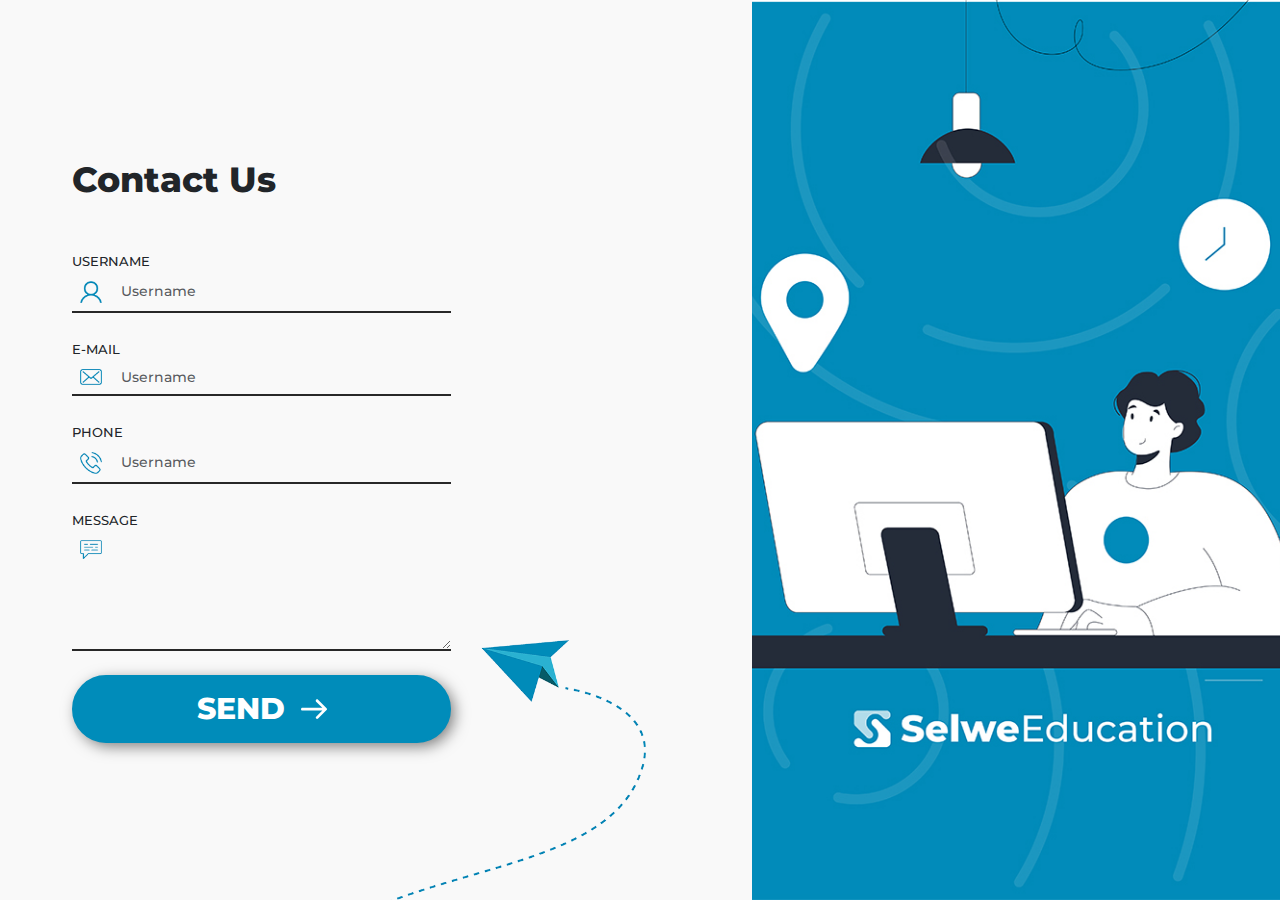
==== commit 6cc3e8b2: "-" ====
--- a/contact.html
+++ b/contact.html
@@ -54,7 +54,7 @@
 
 <body>
     
-    <div class="container-fluid contactUsPage d-flex align-items-center pe-lg-0 vh-100">
+    <div class="container-fluid contactUsPage loginPage d-flex align-items-center pe-lg-0 vh-100">
         <div class="h-100 d-flex align-items-center innersection overflowhidden w-100">
             <div class="row mx-0 w-100 align-items-center h-100">
                 <div class="ps-lg-5 col-lg-7 px-0 leftSide">
@@ -88,12 +88,12 @@
                                 <textarea name="" id="" class="form-control rounded-0 border-0  shadow-none" cols="30" rows="5"></textarea>
                             </div>
                         </div>
-                        <div class="col-md-7 col-sm-8 mx-lg-0 mx-auto"><button type="button" class=" w-100 text-white submitBtn fw-bold rounded-pill d-flex align-items-center gap-3 justify-content-center">SEND <img src="assets/images/svg/contectUs/rightArrow.svg" alt=""></button></div>
+                        <div class="col-md-7 col-sm-8 mx-lg-0 mx-auto"><button type="button" class=" w-100 text-white m-0 submitBtn loginBtn fw-bold rounded-pill d-flex align-items-center gap-3 justify-content-center">SEND <img src="assets/images/svg/contectUs/rightArrow.svg" alt=""></button></div>
                     </form>
                 </div>
-                <!-- <div class="col-5 pe-0">
-                    <div class="contactsImg"><img src="assets/images/svg/contectUs/contactBg.jpg" class="w-100" alt=""></div>
-                </div> -->
+                <div class="col-lg-5 d-lg-block d-none pe-0 h-100 rightside">
+                    <!-- <div class="contactsImg"><img src="assets/images/svg/contectUs/contactBg.jpg" class="w-100" alt=""></div> -->
+                </div>
             </div>
         </div>
     </div>
--- a/assets/css/style.min.css
+++ b/assets/css/style.min.css
@@ -1 +1 @@
-@font-face{font-family:"Montserrat";src:url("../fonts/monteserret/Montserrat-BoldItalic.woff2") format("woff2"),url("../fonts/monteserret/Montserrat-BoldItalic.woff") format("woff");font-weight:bold;font-style:italic;font-display:swap}@font-face{font-family:"Montserrat";src:url("../fonts/monteserret/Montserrat-Bold.woff2") format("woff2"),url("../fonts/monteserret/Montserrat-Bold.woff") format("woff");font-weight:bold;font-style:normal;font-display:swap}@font-face{font-family:"Montserrat";src:url("../fonts/monteserret/Montserrat-BlackItalic.woff2") format("woff2"),url("../fonts/monteserret/Montserrat-BlackItalic.woff") format("woff");font-weight:900;font-style:italic;font-display:swap}@font-face{font-family:"Montserrat";src:url("../fonts/monteserret/Montserrat-ExtraBoldItalic.woff2") format("woff2"),url("../fonts/monteserret/Montserrat-ExtraBoldItalic.woff") format("woff");font-weight:bold;font-style:italic;font-display:swap}@font-face{font-family:"Montserrat";src:url("../fonts/monteserret/Montserrat-ExtraLightItalic.woff2") format("woff2"),url("../fonts/monteserret/Montserrat-ExtraLightItalic.woff") format("woff");font-weight:200;font-style:italic;font-display:swap}@font-face{font-family:"Montserrat";src:url("../fonts/monteserret/Montserrat-ExtraLight.woff2") format("woff2"),url("../fonts/monteserret/Montserrat-ExtraLight.woff") format("woff");font-weight:200;font-style:normal;font-display:swap}@font-face{font-family:"Montserrat";src:url("../fonts/monteserret/Montserrat-Black.woff2") format("woff2"),url("../fonts/monteserret/Montserrat-Black.woff") format("woff");font-weight:900;font-style:normal;font-display:swap}@font-face{font-family:"Montserrat";src:url("../fonts/monteserret/Montserrat-ExtraBold.woff2") format("woff2"),url("../fonts/monteserret/Montserrat-ExtraBold.woff") format("woff");font-weight:bold;font-style:normal;font-display:swap}@font-face{font-family:"Montserrat";src:url("../fonts/monteserret/Montserrat-Italic.woff2") format("woff2"),url("../fonts/monteserret/Montserrat-Italic.woff") format("woff");font-weight:normal;font-style:italic;font-display:swap}@font-face{font-family:"Montserrat";src:url("../fonts/monteserret/Montserrat-LightItalic.woff2") format("woff2"),url("../fonts/monteserret/Montserrat-LightItalic.woff") format("woff");font-weight:300;font-style:italic;font-display:swap}@font-face{font-family:"Montserrat";src:url("../fonts/monteserret/Montserrat-SemiBold.woff2") format("woff2"),url("../fonts/monteserret/Montserrat-SemiBold.woff") format("woff");font-weight:600;font-style:normal;font-display:swap}@font-face{font-family:"Montserrat";src:url("../fonts/monteserret/Montserrat-MediumItalic.woff2") format("woff2"),url("../fonts/monteserret/Montserrat-MediumItalic.woff") format("woff");font-weight:500;font-style:italic;font-display:swap}@font-face{font-family:"Montserrat";src:url("../fonts/monteserret/Montserrat-Light.woff2") format("woff2"),url("../fonts/monteserret/Montserrat-Light.woff") format("woff");font-weight:300;font-style:normal;font-display:swap}@font-face{font-family:"Montserrat";src:url("../fonts/monteserret/Montserrat-ThinItalic.woff2") format("woff2"),url("../fonts/monteserret/Montserrat-ThinItalic.woff") format("woff");font-weight:100;font-style:italic;font-display:swap}@font-face{font-family:"Montserrat";src:url("../fonts/monteserret/Montserrat-Regular.woff2") format("woff2"),url("../fonts/monteserret/Montserrat-Regular.woff") format("woff");font-weight:normal;font-style:normal;font-display:swap}@font-face{font-family:"Montserrat";src:url("../fonts/monteserret/Montserrat-Thin.woff2") format("woff2"),url("../fonts/monteserret/Montserrat-Thin.woff") format("woff");font-weight:100;font-style:normal;font-display:swap}@font-face{font-family:"Montserrat";src:url("../fonts/monteserret/Montserrat-Medium.woff2") format("woff2"),url("../fonts/monteserret/Montserrat-Medium.woff") format("woff");font-weight:500;font-style:normal;font-display:swap}@font-face{font-family:"Montserrat";src:url("../fonts/monteserret/Montserrat-SemiBoldItalic.woff2") format("woff2"),url("../fonts/monteserret/Montserrat-SemiBoldItalic.woff") format("woff");font-weight:600;font-style:italic;font-display:swap}@media screen and (min-width: 1600px){.container{max-width:1520px}}body{overflow:hidden auto}.tooltip .tooltip-inner{font-weight:600}.btnStyle{height:42px;font-family:"Montserrat";font-style:normal;font-weight:700;font-size:16px;line-height:22px;padding:0px 40px;transition:all .3s ease-in-out}.btnStyle1{background:#008cba;border:1px solid #008cba;color:#fff;box-shadow:4px 2px 12px 1px rgba(0,0,0,.25)}.btnStyle1:hover{border-color:#282828;color:#282828}.btnStyle2{border:1px solid #282828;color:#282828}.btnStyle2:hover{background:#008cba;border-color:#008cba;color:#fff;box-shadow:4px 2px 12px 1px rgba(0,0,0,.25)}.btnStyle2:active{background:#008cba !important;border-color:#008cba !important;color:#fff !important}@media screen and (max-width: 1399.98px){.btnStyle{height:40px;font-size:16px;line-height:normal}}@media screen and (max-width: 1199.98px){.btnStyle{height:35px;font-size:14px}}@media screen and (max-width: 767.98px){.btnStyle{height:35px;font-size:12px}}@media screen and (max-width: 400px){.btnStyle{padding:0px 30px}}.headerSection{height:107px;background-color:#f8f8f8}.headerSection .innerFluid .navbar-brand{height:43px}.navLinks .nav-item .nav-link{font-family:"Montserrat";font-style:normal;font-weight:600;font-size:22.2032px;line-height:27px;color:#6e6e6e;height:53.72px;transition:all .3s ease-in-out}.navLinks .nav-item .nav-link:hover{background:#008cba;box-shadow:4px 2px 12px 1px rgba(0,0,0,.25);color:#fff}.navLinks .nav-item .nav-link.active{background:#008cba;font-size:20.5916px;line-height:25px;box-shadow:4px 2px 12px 1px rgba(0,0,0,.25);color:#fff}.navLinks .nav-item .signInBtn{height:49.01px;background:#008cba;font-family:"Montserrat";font-style:normal;font-weight:600;font-size:13.3219px;line-height:16px;box-shadow:2px 2px 15px -1px rgba(0,0,0,.24);color:#fff;padding-right:60px}.navLinks .nav-item .signInBtn .userImg{width:36.22px;height:36.22px}.headerOffcanvas{width:280px !important}.headerOffcanvas .offcanvas-header{background-color:#f8f8f8}.headerOffcanvas .offcanvas-header .offcanvas-title{height:21px}@media screen and (max-width: 1399.98px){.headerSection{height:90px}.headerSection .innerFluid .navbar-brand{height:40px}.navLinks .nav-item .nav-link{font-size:20px;line-height:normal;height:45px}.navLinks .nav-item .nav-link.active{font-size:19px;line-height:normal}.navLinks .nav-item .signInBtn{height:40px;font-size:13px;line-height:normal}.navLinks .nav-item .signInBtn .userImg{width:30px;height:30px}}@media screen and (max-width: 1199.98px){.headerSection{height:80px}.headerSection .innerFluid .navbar-brand{height:40px}.navLinks .nav-item .nav-link{font-size:18px;height:40px}.navLinks .nav-item .nav-link.active{font-size:17px}.navLinks .nav-item .signInBtn{height:35px;font-size:12px}.navLinks .nav-item .signInBtn .userImg{width:25px;height:25px}}@media screen and (max-width: 991.98px){.headerSection{height:70px}.headerSection .innerFluid .navbar-brand{height:40px}.navLinks .nav-item .nav-link{font-size:14px;height:35px}.navLinks .nav-item .nav-link.active{font-size:14px}.navLinks .nav-item .signInBtn{font-size:11px}}@media screen and (max-width: 767.98px){.headerSection{height:60px}.headerSection .innerFluid .navbar-brand{height:32px}}@media screen and (max-width: 575.98px){.headerSection{height:55px}}.contactUsPage{background-color:#f9f9f9;background:url(../../assets/images/svg/contectUs/contactBg.jpg) no-repeat;background-position:right;background-size:contain;overflow:hidden}.contactUsPage .innersection{position:relative}.contactUsPage .innersection::before{content:"";width:400px;height:400px;position:absolute;bottom:-10%;left:50%;transform:translateX(-100%);background:url(../../assets/images/svg/contectUs/arrowRound.png) no-repeat,center;background-size:contain}.contactUsPage .innersection .leftSide .contectsHeading{font-family:"Montserrat";font-style:normal;font-size:40px;line-height:normal;color:282828}.contactUsPage .innersection .leftSide .inputGroup .label{font-family:"Montserrat";font-style:normal;font-size:14px;font-weight:500;line-height:normal;color:282828}.contactUsPage .innersection .leftSide .inputGroup .input-group .input-group-text{width:40px;padding:8px}.contactUsPage .innersection .leftSide .inputGroup .input-group .input-group-text .iconImg{width:100%}.contactUsPage .innersection .leftSide .inputGroup .input-group .input-group-text,.contactUsPage .innersection .leftSide .inputGroup .input-group .form-control{border-bottom:2px solid #282828 !important;color:#282828;font-weight:500;font-size:14px;font-style:normal;font-family:"Montserrat"}.contactUsPage .innersection .leftSide .submitBtn{font-family:"Montserrat";font-style:normal;font-weight:700;font-size:30px;line-height:41px;height:60px;color:#fff;background:#008cba;border:2px solid #008cba;display:flex;align-items:center;justify-content:center;border-radius:20px;box-shadow:4px 4px 15px -1px rgba(0,0,0,.521568627);transition:.3s ease-in-out}.contactUsPage .innersection .leftSide .submitBtn img{height:20px}.contactUsPage .innersection .leftSide .submitBtn:hover{background-color:#0079a1}@media(max-width: 1399px){.contactUsPage .innersection::before{width:350px;height:350px}.contactUsPage .innersection .leftSide .contectsHeading{font-size:35px}.contactUsPage .innersection .leftSide .inputGroup .label{font-size:13px}.contactUsPage .innersection .leftSide .inputGroup .input-group .input-group-text{width:38px}.contactUsPage .innersection .leftSide .submitBtn{font-size:28px;height:58px}}@media(max-width: 1199px){.contactUsPage .innersection::before{width:300px;height:300px;opacity:0;visibility:hidden}.contactUsPage .innersection .leftSide .contectsHeading{font-size:32px}.contactUsPage .innersection .leftSide .inputGroup .input-group .input-group-text{width:35px}.contactUsPage .innersection .leftSide .submitBtn{font-size:25px;height:50px}.contactUsPage .innersection .leftSide .submitBtn img{height:18px}}@media(max-width: 991px){.contactUsPage{background-image:none}.contactUsPage .innersection::before{width:300px;height:300px;opacity:1;visibility:visible;left:100%}.contactUsPage .innersection .leftSide .contectsHeading{font-size:28px}.contactUsPage .innersection .leftSide .inputGroup .label{font-size:13px}.contactUsPage .innersection .leftSide .inputGroup .input-group .input-group-text{width:35px}.contactUsPage .innersection .leftSide .inputGroup .input-group .input-group-text,.contactUsPage .innersection .leftSide .inputGroup .input-group .form-control{font-size:13px}.contactUsPage .innersection .leftSide .submitBtn{font-size:20px;height:48px}.contactUsPage .innersection .leftSide .submitBtn img{height:16px}}@media(max-width: 767px){.contactUsPage{background-image:none}.contactUsPage .innersection::before{display:none;width:250px;height:250px}.contactUsPage .innersection .leftSide .contectsHeading{font-size:25px}.contactUsPage .innersection .leftSide .inputGroup .input-group .input-group-text{width:33px}.contactUsPage .innersection .leftSide .submitBtn{font-size:18px;height:45px}.contactUsPage .innersection .leftSide .submitBtn img{height:16px}}.heroSection{padding-top:100px;padding-bottom:100px}.heroSection .innerSection .contantSide .card .mainHeading{font-family:"Montserrat";font-style:normal;font-weight:700;font-size:63.3327px;line-height:77px;color:#444;margin-bottom:38px}.heroSection .innerSection .contantSide .card .mainHeading span{color:#008cba}.heroSection .innerSection .contantSide .card .pera{font-family:"Montserrat";font-style:normal;font-weight:600;font-size:19.5979px;line-height:24px;color:#282828;margin-bottom:58px}.heroSection .innerSection .contantSide .card .buttons{gap:31px;margin-bottom:47px}.heroSection .innerSection .contantSide .card .socialGroup ul li .socialicon{height:30.3px;width:30.3px;transition:all .3s ease-in-out}.heroSection .innerSection .contantSide .card .socialGroup ul li .socialicon:hover{transform:rotate(360deg)}.featuresSection{padding-top:71px;margin-top:100px;background:#008cba}.featuresSection::before{content:"";position:absolute;z-index:-1;left:0;top:-120px;background:url(../../assets/images/svg/S-Type-Shap.svg) no-repeat,center;height:337.94px;width:783.22px}.featuresSection::after{content:"";position:absolute;right:0;top:-150px;background:url(../../assets/images/svg/S-Type-Shap-white.svg) no-repeat,center;height:312.94px;width:280.22px}.featuresSection .innerSection .featuresHeading{font-family:"Montserrat";font-style:normal;font-weight:600;font-size:83.1813px;line-height:101px;margin-bottom:30px}.featuresSection .innerSection .educationCard .card .card-body{border-radius:75px;transition:all ease-in-out .3s;display:flex;aspect-ratio:2/2;align-items:center;justify-content:center;position:relative;padding:18%}.featuresSection .innerSection .educationCard .card .card-body::before{content:"";margin:auto;inset:12%;position:absolute;border-radius:40px;background:#33a3c8;box-shadow:2px 2px 20px 0px rgba(0,0,0,.0549019608);opacity:0;visibility:hidden;z-index:0;transition:all .3s ease-in-out}.featuresSection .innerSection .educationCard .card .card-body .innerBody{position:relative;z-index:1}.featuresSection .innerSection .educationCard .card .card-body .innerBody .cardImg{height:75px}.featuresSection .innerSection .educationCard .card .card-body .innerBody .cardTitle{font-family:"Montserrat";font-style:normal;font-weight:600;font-size:26px;line-height:36px;color:#fff}.featuresSection .innerSection .educationCard .card .card-body .innerBody .cardSubTitle{font-family:"Montserrat";font-style:normal;font-weight:400;font-size:16.7419px;line-height:20px;color:#c7eaf2;opacity:0;visibility:hidden;transition:all .3s ease-in-out}.featuresSection .innerSection .educationCard .card .card-body:hover::before{opacity:1;visibility:visible}.featuresSection .innerSection .educationCard .card .card-body:hover .cardSubTitle{opacity:1;visibility:visible}.featuresSection .innerSection .featuresCards .owl-stage-outer{padding:0px}.featuresSection .innerSection .featuresCards .owl-stage-outer .owl-stage{padding:1rem 0rem}.featuresSection .innerSection .featuresCards .owl-dots{display:flex;align-items:center;justify-content:center;gap:10px;position:absolute;bottom:30px}.featuresSection .innerSection .featuresCards .owl-dots .owl-dot{width:10px;height:10px;border-radius:10px;opacity:.5;background-color:#fff;transition:all .3s}.featuresSection .innerSection .featuresCards .owl-dots .owl-dot.active{opacity:1}.resserchSection{overflow:hidden}.resserchSection .innerFluid .innersection{flex-wrap:nowrap;overflow:auto hidden}.resserchSection .innerFluid .innersection .searchCard{box-shadow:none !important;position:relative;overflow:hidden}.resserchSection .innerFluid .innersection .searchCard .leftShadow{width:1px;height:85%;position:absolute;z-index:0;left:-1px;background:rgba(0,0,0,0);top:5%;transform:translateY(7.5%);box-shadow:0px -15px 14px 4px rgba(51,51,51,0.4509803922)}.resserchSection .innerFluid .innersection .searchCard:last-child{box-shadow:none}.resserchSection .innerFluid .innersection .searchCard .card{min-height:450px}.resserchSection .innerFluid .innersection .searchCard .card::before{content:"";position:absolute;left:0px;top:50%;z-index:3;background:url(../../assets/images/svg/trengalShap2.svg) no-repeat,center;background-size:contain;width:65px;height:130px;transform:translate(0%, -50%)}.resserchSection .innerFluid .innersection .searchCard .card::after{content:"";position:absolute;right:0px;top:50%;background:url(../../assets/images/svg/trengalShap2.svg) no-repeat,center;background-size:contain;width:65px;height:130px;transform:translate(100%, -50%)}.resserchSection .innerFluid .innersection .searchCard .card .card-body{transition:all .3s ease-in-out;z-index:2}.resserchSection .innerFluid .innersection .searchCard .card .card-body::before{content:"";position:absolute;left:0;top:0;z-index:-1;width:0px;height:100%;background:#008cba;transition:all .3s ease-in-out}.resserchSection .innerFluid .innersection .searchCard .card .card-body .innerBody .cardImg{height:55px;margin-bottom:35px}.resserchSection .innerFluid .innersection .searchCard .card .card-body .innerBody .cardImg img{transition:all .3s ease-in-out}.resserchSection .innerFluid .innersection .searchCard .card .card-body .innerBody .cardTitle{color:#404345;font-size:25px;line-height:normal;margin-bottom:20px;transition:all .3s ease-in-out}.resserchSection .innerFluid .innersection .searchCard .card .card-body .innerBody .subContent{font-size:15px;line-height:normal;color:#404345;transition:all .3s ease-in-out}.resserchSection .innerFluid .innersection .searchCard .card:hover .card-body{box-shadow:2px 2px 20px 0px rgba(0,0,0,0.0549019608)}.resserchSection .innerFluid .innersection .searchCard .card:hover .card-body::before{width:100%}.resserchSection .innerFluid .innersection .searchCard .card:hover .card-body .cardTitle,.resserchSection .innerFluid .innersection .searchCard .card:hover .card-body .subContent{color:#fff;transform:scale(1.1)}.resserchSection .innerFluid .innersection .searchCard .card:hover .card-body .cardImg img{filter:brightness(10);transform:scale(1.1)}.resserchSection .innerFluid .innersection .searchCard:nth-child(2):hover .card::before,.resserchSection .innerFluid .innersection .searchCard:nth-child(3):hover .card::before,.resserchSection .innerFluid .innersection .searchCard:nth-child(4):hover .card::before,.resserchSection .innerFluid .innersection .searchCard:last-child:hover .card::before{opacity:1;visibility:visible}.resserchSection .innerFluid .innersection .searchCard:nth-child(2):hover .card-body,.resserchSection .innerFluid .innersection .searchCard:nth-child(3):hover .card-body,.resserchSection .innerFluid .innersection .searchCard:nth-child(4):hover .card-body,.resserchSection .innerFluid .innersection .searchCard:last-child:hover .card-body{box-shadow:2px 2px 20px 0px rgba(0,0,0,0.0549019608)}.resserchSection .innerFluid .innersection .searchCard:nth-child(2):hover .card-body::before,.resserchSection .innerFluid .innersection .searchCard:nth-child(3):hover .card-body::before,.resserchSection .innerFluid .innersection .searchCard:nth-child(4):hover .card-body::before,.resserchSection .innerFluid .innersection .searchCard:last-child:hover .card-body::before{width:100%}.resserchSection .innerFluid .innersection .searchCard:nth-child(2):hover .card-body .cardTitle,.resserchSection .innerFluid .innersection .searchCard:nth-child(2):hover .card-body .subContent,.resserchSection .innerFluid .innersection .searchCard:nth-child(3):hover .card-body .cardTitle,.resserchSection .innerFluid .innersection .searchCard:nth-child(3):hover .card-body .subContent,.resserchSection .innerFluid .innersection .searchCard:nth-child(4):hover .card-body .cardTitle,.resserchSection .innerFluid .innersection .searchCard:nth-child(4):hover .card-body .subContent,.resserchSection .innerFluid .innersection .searchCard:last-child:hover .card-body .cardTitle,.resserchSection .innerFluid .innersection .searchCard:last-child:hover .card-body .subContent{color:#fff;transform:scale(1.1)}.resserchSection .innerFluid .innersection .searchCard:nth-child(2):hover .card-body .cardImg img,.resserchSection .innerFluid .innersection .searchCard:nth-child(3):hover .card-body .cardImg img,.resserchSection .innerFluid .innersection .searchCard:nth-child(4):hover .card-body .cardImg img,.resserchSection .innerFluid .innersection .searchCard:last-child:hover .card-body .cardImg img{filter:brightness(10);transform:scale(1.1)}.resserchSection .innerFluid .innersection .searchCard:nth-child(2) .card::before,.resserchSection .innerFluid .innersection .searchCard:nth-child(3) .card::before,.resserchSection .innerFluid .innersection .searchCard:nth-child(4) .card::before,.resserchSection .innerFluid .innersection .searchCard:last-child .card::before{transition:all .3s}.resserchSection .innerFluid .innersection .searchCard:last-child .card::after{display:none}.simplifySection{padding-top:136px}.simplifySection::before{content:"";position:absolute;left:0;top:0px;background:url(../../assets/images/svg/simplifyShap.svg) no-repeat,center;height:703.12px;width:532.64px}.simplifySection .innerSection .simplifyHeading{font-family:"Montserrat";font-style:normal;font-weight:700;font-size:85px;line-height:114px;color:#282828;margin-bottom:25px}.simplifySection .innerSection .simplifyHeading span{color:#008cba}.simplifySection .innerSection .subHeading{font-family:"Montserrat";font-style:normal;font-weight:600;font-size:24px;line-height:32px;color:#282828}.simplifySection .innerSection .experiencesCard{padding:91px 0px 74px 0px}.simplifySection .innerSection .experiencesCard .innerBody .brandCard{margin-bottom:88px}.simplifySection .innerSection .experiencesCard .innerBody .cards .cardImg{height:118.6px}.simplifySection .innerSection .experiencesCard .innerBody .cards .cradTitle{font-family:"Montserrat";font-style:normal;font-weight:700;font-size:16px;line-height:20px;color:#282828}.explainingSection::before{content:"";position:absolute;right:-175px;width:337.33px;height:337.33px;border-radius:50%;background-color:#008cba}.explainingSection .explaningImg{height:112.07px;margin-bottom:41px}.explainingSection .explainingHeading,.explainingSection .subHeading{font-family:"Montserrat";font-style:normal;font-weight:500;font-size:70.8621px;line-height:86px}.explainingSection .explainingHeading{color:#000}.explainingSection .subHeading{color:#008cba}.explainingSection .subHeading::before{content:"";height:2px;width:340.99px;background-color:#008cba;position:absolute;left:50%;bottom:-31px;transform:translate(-50%, -50%)}.whyChooseUsSection{padding:102px 0px 120px 0px}.whyChooseUsSection .innerSection .whyChooseHeading{font-family:"Montserrat";font-style:normal;font-weight:700;font-size:110px;line-height:156px;color:#000;margin-bottom:170px}.whyChooseUsSection .innerSection .whyChooseHeading span{color:#008cba;position:relative}.whyChooseUsSection .innerSection .whyChooseHeading span::before{content:"";height:4px;background-color:#008cba;position:absolute;width:100%;left:0;bottom:0}.whyChooseUsSection .innerSection .cardsection .card{background-color:#008cba;min-height:250px}.whyChooseUsSection .innerSection .cardsection .card .card-body{transition:all ease-in-out .3s;position:relative}.whyChooseUsSection .innerSection .cardsection .card .card-body .momentImg{height:86px;width:100px;position:relative}.whyChooseUsSection .innerSection .cardsection .card .card-body .momentImg img{position:absolute;inset:0;transition:all ease-in-out .3s}.whyChooseUsSection .innerSection .cardsection .card .card-body .momentImg .themeImg{opacity:0;visibility:hidden}.whyChooseUsSection .innerSection .cardsection .card .card-body .counters,.whyChooseUsSection .innerSection .cardsection .card .card-body .counterName{font-family:"Montserrat";font-style:normal;font-weight:300;color:#fff;transition:all ease-in-out .3s}.whyChooseUsSection .innerSection .cardsection .card .card-body .counters{font-weight:600;font-size:55px;line-height:65px}.whyChooseUsSection .innerSection .cardsection .card .card-body .counterName{font-size:40px;line-height:50px}.whyChooseUsSection .innerSection .cardsection .card .card-body:hover{z-index:1;background-color:#fff;box-shadow:4px 0px 15px 1px rgba(0,0,0,.2)}.whyChooseUsSection .innerSection .cardsection .card .card-body:hover .momentImg .themeImg{opacity:1;visibility:visible}.whyChooseUsSection .innerSection .cardsection .card .card-body:hover .momentImg .whiteImg{opacity:0;visibility:hidden}.whyChooseUsSection .innerSection .cardsection .card .card-body:hover .counters,.whyChooseUsSection .innerSection .cardsection .card .card-body:hover .counterName{color:#008cba}.crossSection .InnerSection .crossHeading{font-family:"Montserrat";font-style:normal;font-weight:700;font-size:150px;line-height:198px;color:#000}.crossSection .InnerSection .crossHeading span{color:#008cba}.testimonialSection{padding-top:220px;overflow:hidden}.testimonialSection .innerSection{background:url(../../assets/images/svg/testimonialBg.svg) no-repeat,center;background-size:cover}.testimonialSection .innerSection .clintSlider .owl-stage-outer{padding:0px;overflow:unset}.testimonialSection .innerSection .clintSlider .owl-stage-outer .owl-stage .owl-item .item .userImg{height:254.62px;width:254.62px;margin-top:-125px;box-shadow:0px 0px 20px 0px rgba(0,0,0,.2196078431);border:6px solid #fff}.testimonialSection .innerSection .clintSlider .owl-stage-outer .owl-stage .owl-item .item .clientName{font-family:"Montserrat";font-style:normal;font-weight:600;font-size:43.7617px;line-height:53px;margin:36px 0px 13px 0px}.testimonialSection .innerSection .clintSlider .owl-stage-outer .owl-stage .owl-item .item .starts ul li{height:23px}.testimonialSection .innerSection .clintSlider .owl-stage-outer .owl-stage .owl-item .item .clientText{font-family:"Montserrat";font-style:normal;font-weight:500;font-size:28px;line-height:36px;margin:36px 0px 72px 0px}.testimonialSection .innerSection .clintSlider .owl-dots{display:flex;align-items:center;justify-content:center;position:absolute;bottom:26px;gap:10px}.testimonialSection .innerSection .clintSlider .owl-dots .owl-dot{width:10px;height:10px;border-radius:10px;opacity:.5;background-color:#fff;transition:all .3s}.testimonialSection .innerSection .clintSlider .owl-dots .owl-dot.active{opacity:1}.footerSection{background:url(../../assets/images/svg/footerBg.svg) no-repeat,right;background-size:cover;padding-top:139px;padding-bottom:400px}.footerSection .innerSection .logoImg{height:50px;margin-bottom:47px}.footerSection .innerSection .contant{font-family:"Montserrat";font-style:normal;font-weight:400;font-size:28px;line-height:36px;color:#fff;margin-bottom:68px}.footerSection .innerSection .footerButton .btnStyle1:hover{border-color:#fff}.footerSection .innerSection .footerButton .btnStyle2{border:1px solid #fff}.footerSection .innerSection .footerButton .btnStyle2:hover{border-color:#008cba !important}.footerSection .innerSection .footerIcon ul li .links{width:24px;height:24px}.footerSection .socialIcon{border-top-right-radius:30px;border-bottom-right-radius:30px;background-color:#008cba;top:50%;transform:translate(0%, -50%);box-shadow:0px 0px 20px 4px #000;left:0px;padding:50px 20px;width:60px}.footerSection .socialIcon ul li .links{width:30px;height:30px}.copyWrightSection{height:61.18px;background-color:#008cba}.copyWrightSection .innerSection .copyRight{font-family:"Montserrat";font-style:normal;font-weight:400;font-size:18px;line-height:24px}@media screen and (max-width: 1599.98px){.heroSection .innerSection .contantSide .card .mainHeading{font-size:55px;line-height:normal}.resserchSection .innerFluid .innersection .searchCard .card::before,.resserchSection .innerFluid .innersection .searchCard .card::after{width:50px;height:110px}.resserchSection .innerFluid .innersection .searchCard .card .card-body .innerBody{padding:0px !important}.simplifySection{padding-top:130px}.simplifySection .innerSection .subHeading{font-size:21px}.whyChooseUsSection{padding:95px 0px 115px 0px}.whyChooseUsSection .innerSection .whyChooseHeading{font-size:100px;line-height:130px;margin-bottom:140px}.whyChooseUsSection .innerSection .cardsection .card .card-body .momentImg{height:80px;width:90px}.whyChooseUsSection .innerSection .cardsection .card .card-body .counters{font-size:50px;line-height:normal}.whyChooseUsSection .innerSection .cardsection .card .card-body .counterName{font-size:34px;line-height:normal}.testimonialSection .innerSection .clintSlider .owl-stage-outer .owl-stage .owl-item .item .userImg{height:240px;width:240px;margin-top:-120px}.testimonialSection .innerSection .clintSlider .owl-stage-outer .owl-stage .owl-item .item .clientName{font-size:38px;line-height:50px;margin:34px 0px 12px 0px}.testimonialSection .innerSection .clintSlider .owl-stage-outer .owl-stage .owl-item .item .starts ul li{height:22px}.testimonialSection .innerSection .clintSlider .owl-stage-outer .owl-stage .owl-item .item .clientText{font-size:26px;line-height:34px;margin:34px 0px 68px 0px}.crossSection .InnerSection .crossHeading{font-size:130px;line-height:150px}.footerSection .innerSection .contant{font-size:27px;line-height:35px}}@media screen and (max-width: 1399.98px){.heroSection{padding-top:80px;padding-bottom:80px}.heroSection .innerSection .contantSide .card .mainHeading{font-size:47px;line-height:normal;margin-bottom:30px}.heroSection .innerSection .contantSide .card .pera{font-size:18px;line-height:normal;margin-bottom:50px}.heroSection .innerSection .contantSide .card .buttons{gap:31px;margin-bottom:40px}.featuresSection{padding-top:50px;margin-top:80px}.featuresSection .innerSection .featuresHeading{font-size:62px;line-height:normal}.featuresSection .innerSection .educationCard .card .card-body .innerBody .cardImg{height:60px}.featuresSection .innerSection .educationCard .card .card-body .innerBody .cardTitle{font-size:22px;line-height:normal}.featuresSection .innerSection .educationCard .card .card-body .innerBody .cardSubTitle{font-size:14px;line-height:normal}.resserchSection .innerFluid .innersection .searchCard .card{min-height:400px}.resserchSection .innerFluid .innersection .searchCard .card .card-body .innerBody{padding:0px !important}.resserchSection .innerFluid .innersection .searchCard .card .card-body .innerBody .cardImg{height:50px;margin-bottom:30px}.resserchSection .innerFluid .innersection .searchCard .card .card-body .innerBody .cardTitle{font-size:22px;margin-bottom:18px}.resserchSection .innerFluid .innersection .searchCard .card .card-body .innerBody .subContent{font-size:14px}.simplifySection{padding-top:110px}.simplifySection::before{height:400px;width:200px}.simplifySection .innerSection .simplifyHeading{font-size:80px;line-height:normal;margin-bottom:25px}.simplifySection .innerSection .subHeading{font-size:20px;line-height:normal}.simplifySection .innerSection .experiencesCard{padding:85px 0px 68px 0px}.simplifySection .innerSection .experiencesCard .innerBody .brandCard{margin-bottom:78px}.simplifySection .innerSection .experiencesCard .innerBody .cards .cardImg{height:100px}.simplifySection .innerSection .experiencesCard .innerBody .cards .cradTitle{font-size:15px;line-height:normal}.explainingSection::before{right:-175px;width:310.33px;height:310.33px}.explainingSection .explaningImg{height:100px;margin-bottom:35px}.explainingSection .explainingHeading,.explainingSection .subHeading{font-size:60px;line-height:normal}.explainingSection .subHeading::before{width:300px;bottom:-20px}.whyChooseUsSection{padding:90px 0px 90px 0px}.whyChooseUsSection .innerSection .whyChooseHeading{font-size:90px;line-height:100px;margin-bottom:100px}.whyChooseUsSection .innerSection .cardsection .card{min-height:200px}.whyChooseUsSection .innerSection .cardsection .card .card-body .momentImg{height:70px}.whyChooseUsSection .innerSection .cardsection .card .card-body .counters{font-size:45px}.whyChooseUsSection .innerSection .cardsection .card .card-body .counterName{font-size:28px}.crossSection .InnerSection .crossHeading{font-size:100px;line-height:130px}.testimonialSection{padding-top:200px}.testimonialSection .innerSection .clintSlider .owl-stage-outer .owl-stage .owl-item .item .clientName{font-size:36px;line-height:46px;margin:33px 0px 11px 0px}.testimonialSection .innerSection .clintSlider .owl-stage-outer .owl-stage .owl-item .item .clientText{font-size:22px;line-height:30px;margin:33px 0px 65px 0px}.footerSection{padding-top:120px;padding-bottom:360px}.footerSection .innerSection .logoImg{height:45px;margin-bottom:42px}.footerSection .innerSection .contant{font-size:24px;line-height:32px;margin-bottom:62px}.footerSection .socialIcon{padding:45px 18px}.footerSection .socialIcon ul li .links{width:28px;height:28px}.copyWrightSection .innerSection .copyRight{font-size:17px}}@media screen and (max-width: 1199.98px){.heroSection{padding-top:70px}.heroSection .innerSection .contantSide .card .mainHeading{font-size:39px;margin-bottom:25px}.heroSection .innerSection .contantSide .card .pera{font-size:16px;margin-bottom:40px}.heroSection .innerSection .contantSide .card .buttons{gap:31px;margin-bottom:30px}.featuresSection{padding-top:50px;margin-top:70px}.featuresSection::before{top:-90px;width:500px}.featuresSection::after{top:-180px}.featuresSection .innerSection .featuresHeading{font-size:55px}.featuresSection .innerSection .educationCard .card .card-body{border-radius:55px}.featuresSection .innerSection .educationCard .card .card-body .innerBody .cardImg{height:50px}.featuresSection .innerSection .educationCard .card .card-body .innerBody .cardTitle{font-size:20px}.featuresSection .innerSection .educationCard .card .card-body .innerBody .cardSubTitle{font-size:13px}.resserchSection .innerFluid .innersection .searchCard:nth-child(4){box-shadow:inset 22px 0px 15px -16px rgba(51,51,51,0.4509803922),22px 0px 15px -16px rgba(51,51,51,0.4509803922)}.resserchSection .innerFluid .innersection .searchCard .card .card-body .innerBody .cardImg{height:45px;margin-bottom:28px}.resserchSection .innerFluid .innersection .searchCard .card .card-body .innerBody .cardTitle{font-size:20px;margin-bottom:16px}.resserchSection .innerFluid .innersection .searchCard .card .card-body .innerBody .subContent{font-size:14px}.resserchSection .innerFluid .innersection .searchCard:nth-child(4) .card::before{display:block;opacity:1;visibility:visible}.simplifySection{padding-top:90px}.simplifySection::before{height:452px;background-size:contain;width:317px}.simplifySection .innerSection .simplifyHeading{font-size:65px;margin-bottom:20px}.simplifySection .innerSection .subHeading{font-size:18px}.simplifySection .innerSection .experiencesCard{padding:70px 0px 55px 0px}.simplifySection .innerSection .experiencesCard .innerBody .brandCard{margin-bottom:60px}.simplifySection .innerSection .experiencesCard .innerBody .cards .cardImg{height:90px}.simplifySection .innerSection .experiencesCard .innerBody .cards .cradTitle{font-size:14px}.explainingSection::before{right:-130px;width:250.33px;height:250.33px}.explainingSection .explaningImg{height:90px;margin-bottom:30px}.explainingSection .explainingHeading,.explainingSection .subHeading{font-size:45px}.explainingSection .subHeading::before{width:230px;bottom:-25px}.whyChooseUsSection{padding:70px 0px 80px 0px}.whyChooseUsSection .innerSection .whyChooseHeading{font-size:80px;line-height:normal;margin-bottom:100px}.whyChooseUsSection .innerSection .cardsection .card{min-height:160px}.whyChooseUsSection .innerSection .cardsection .card .card-body .momentImg{height:60px;width:70px}.whyChooseUsSection .innerSection .cardsection .card .card-body .counters{font-size:35px}.whyChooseUsSection .innerSection .cardsection .card .card-body .counterName{font-size:22px}.crossSection .InnerSection .crossHeading{font-size:95px;line-height:normal}.testimonialSection{padding-top:180px}.testimonialSection .innerSection .clintSlider .owl-stage-outer .owl-stage .owl-item .item .userImg{height:220px;width:220px;margin-top:-110px}.testimonialSection .innerSection .clintSlider .owl-stage-outer .owl-stage .owl-item .item .clientName{font-size:32px;line-height:normal;margin:32px 0px 12px 0px}.testimonialSection .innerSection .clintSlider .owl-stage-outer .owl-stage .owl-item .item .starts ul li{height:20px}.testimonialSection .innerSection .clintSlider .owl-stage-outer .owl-stage .owl-item .item .clientText{font-size:18px;line-height:normal;margin:32px 0px 65px 0px}.footerSection{padding-top:100px;padding-bottom:300px}.footerSection .innerSection .logoImg{margin-bottom:38px}.footerSection .innerSection .contant{font-size:20px;line-height:normal;margin-bottom:55px}.footerSection .socialIcon{padding:45px 18px;width:60px}.footerSection .socialIcon ul li .links{width:28px;height:28px}.copyWrightSection .innerSection .copyRight{font-size:16px;line-height:normal}}@media screen and (max-width: 991.98px){.heroSection{padding-top:60px;padding-bottom:60px}.heroSection .innerSection .contantSide .card .mainHeading{font-size:29px;margin-bottom:22px}.heroSection .innerSection .contantSide .card .pera{font-size:14px;margin-bottom:35px}.heroSection .innerSection .contantSide .card .buttons{gap:31px;margin-bottom:25px}.featuresSection{margin-top:60px}.featuresSection::before{top:-80px;width:400px}.featuresSection::after{width:200px}.featuresSection .innerSection .featuresHeading{font-size:45px;margin-bottom:0px}.featuresSection .innerSection .educationCard .card .card-body .innerBody .cardImg{height:40px}.featuresSection .innerSection .educationCard .card .card-body .innerBody .cardTitle{font-size:18px}.featuresSection .innerSection .educationCard .card .card-body .innerBody .cardSubTitle{font-size:13px}.resserchSection .innerFluid .innersection .searchCard:last-child{box-shadow:-22px 0px 15px -16px rgba(51,51,51,0.4509803922)}.resserchSection .innerFluid .innersection .searchCard:nth-child(3){box-shadow:inset 22px 0px 15px -16px rgba(51,51,51,0.4509803922),22px 0px 15px -16px rgba(51,51,51,0.4509803922)}.resserchSection .innerFluid .innersection .searchCard .card .card-body .innerBody .cardImg{height:35px;margin-bottom:23px}.resserchSection .innerFluid .innersection .searchCard .card .card-body .innerBody .cardTitle{font-size:18px;margin-bottom:14px}.resserchSection .innerFluid .innersection .searchCard .card .card-body .innerBody .subContent{font-size:13px}.resserchSection .innerFluid .innersection .searchCard:nth-child(3) .card,.resserchSection .innerFluid .innersection .searchCard:last-child .card{overflow:hidden}.resserchSection .innerFluid .innersection .searchCard:nth-child(3) .card::before,.resserchSection .innerFluid .innersection .searchCard:last-child .card::before{display:block}.simplifySection{padding-top:80px}.simplifySection .innerSection .simplifyHeading{font-size:45px}.simplifySection .innerSection .subHeading{font-size:16px}.simplifySection .innerSection .experiencesCard{padding:60px 0px 45px 0px}.simplifySection .innerSection .experiencesCard .innerBody .brandCard{margin-bottom:40px}.simplifySection .innerSection .experiencesCard .innerBody .cards .cardImg{height:80px}.simplifySection .innerSection .experiencesCard .innerBody .cards .cradTitle{font-size:12px}.explainingSection::before{right:-110px;width:220.33px;height:220.33px}.explainingSection .explaningImg{height:80px;margin-bottom:25px}.explainingSection .explainingHeading,.explainingSection .subHeading{font-size:35px}.explainingSection .subHeading::before{width:200px;bottom:-20px}.whyChooseUsSection{padding:50px 0px 50px 0px}.whyChooseUsSection .innerSection .whyChooseHeading{font-size:45px;margin-bottom:50px}.whyChooseUsSection .innerSection .cardsection .card{min-height:120px}.whyChooseUsSection .innerSection .cardsection .card .card-body .momentImg{height:40px;width:50px}.whyChooseUsSection .innerSection .cardsection .card .card-body .counters{font-size:28px}.whyChooseUsSection .innerSection .cardsection .card .card-body .counterName{font-size:14px}.crossSection .InnerSection .crossHeading{font-size:55px}.testimonialSection{padding-top:150px}.testimonialSection .innerSection .clintSlider .owl-stage-outer .owl-stage .owl-item .item .userImg{height:150px;width:150px;margin-top:-75px}.testimonialSection .innerSection .clintSlider .owl-stage-outer .owl-stage .owl-item .item .clientName{font-size:26px;margin:25px 0px 11px 0px}.testimonialSection .innerSection .clintSlider .owl-stage-outer .owl-stage .owl-item .item .starts ul li{height:18px}.testimonialSection .innerSection .clintSlider .owl-stage-outer .owl-stage .owl-item .item .clientText{font-size:16px;margin:26px 0px 60px 0px}.footerSection{padding-top:80px;padding-bottom:200px}.footerSection .innerSection .logoImg{height:40px;margin-bottom:35px}.footerSection .innerSection .contant{font-size:18px;margin-bottom:45px}.footerSection .socialIcon{padding:40px 14px}.footerSection .socialIcon ul li .links{width:24px;height:24px}.copyWrightSection .innerSection .copyRight{font-size:14px}}@media screen and (max-width: 767.98px){.heroSection{padding-top:50px;padding-bottom:50px}.heroSection .innerSection .contantSide .card .mainHeading{font-size:32px;margin-bottom:20px}.heroSection .innerSection .contantSide .card .pera{font-size:14px;margin-bottom:30px}.heroSection .innerSection .contantSide .card .buttons{gap:25px;margin-bottom:20px}.featuresSection{margin-top:50px}.featuresSection::before{top:-50px;width:350px;left:-50px}.featuresSection::after{top:-220px}.featuresSection .innerSection .featuresHeading{font-size:32px}.featuresSection .innerSection .educationCard .card .card-body .innerBody .cardImg{height:35px}.featuresSection .innerSection .educationCard .card .card-body .innerBody .cardTitle{font-size:16px}.featuresSection .innerSection .educationCard .card .card-body .innerBody .cardSubTitle{font-size:12px}.resserchSection .innerFluid .innersection .searchCard .card .card-body .innerBody .cardTitle{font-size:18px}.simplifySection{padding-top:70px}.simplifySection .innerSection .simplifyHeading{font-size:32px;margin-bottom:15px}.simplifySection .innerSection .subHeading{font-size:15px}.simplifySection .innerSection .experiencesCard{padding:50px 0px 35px 0px}.simplifySection .innerSection .experiencesCard .innerBody .brandCard{margin-bottom:15px}.simplifySection .innerSection .experiencesCard .innerBody .cards .cardImg{height:60px}.explainingSection::before{right:-80px;width:160px;height:160px}.explainingSection .explaningImg{height:60px;margin-bottom:15px}.explainingSection .explainingHeading,.explainingSection .subHeading{font-size:28px}.explainingSection .subHeading::before{width:150px;bottom:-10px}.whyChooseUsSection{padding:40px 0px 40px 0px}.whyChooseUsSection .innerSection .whyChooseHeading{font-size:32px;margin-bottom:40px}.whyChooseUsSection .innerSection .cardsection .card{min-height:auto}.whyChooseUsSection .innerSection .cardsection .card .card-body .momentImg{height:30px;width:30px}.whyChooseUsSection .innerSection .cardsection .card .card-body .counters{font-size:22px}.whyChooseUsSection .innerSection .cardsection .card .card-body .counterName{font-size:13px}.crossSection .InnerSection .crossHeading{font-size:35px}.testimonialSection{padding-top:120px}.testimonialSection .innerSection .clintSlider .owl-stage-outer .owl-stage .owl-item .item .userImg{height:130px;width:130px;margin-top:-65px}.testimonialSection .innerSection .clintSlider .owl-stage-outer .owl-stage .owl-item .item .clientName{font-size:22px;margin:22px 0px 10px 0px}.testimonialSection .innerSection .clintSlider .owl-stage-outer .owl-stage .owl-item .item .starts ul li{height:16px}.testimonialSection .innerSection .clintSlider .owl-stage-outer .owl-stage .owl-item .item .clientText{font-size:15px;margin:22px 0px 57px 0px}.footerSection{padding-top:50px;padding-bottom:150px}.footerSection .innerSection .logoImg{height:32px;margin-bottom:30px}.footerSection .innerSection .contant{font-size:16px;margin-bottom:35px}.copyWrightSection{height:50px}.copyWrightSection .innerSection .copyRight{font-size:12px}}@media screen and (max-width: 575.98px){.heroSection{padding-top:40px;padding-bottom:10px}.heroSection .innerSection .contantSide .card .mainHeading{font-size:28px;margin-bottom:18px}.heroSection .innerSection .contantSide .card .pera{font-size:12px;margin-bottom:25px}.heroSection .innerSection .contantSide .card .buttons{gap:25px;margin-bottom:18px}.featuresSection{margin-top:40px}.featuresSection::before{display:none}.featuresSection::after{display:none}.featuresSection .innerSection .featuresHeading{font-size:28px}.featuresSection .innerSection .educationCard .card .card-body{border-radius:40px}.featuresSection .innerSection .educationCard .card .card-body .innerBody .cardImg{height:30px}.featuresSection .innerSection .educationCard .card .card-body .innerBody .cardTitle{font-size:14px}.featuresSection .innerSection .educationCard .card .card-body .innerBody .cardSubTitle{font-size:10px}.resserchSection .innerFluid .innersection{flex-wrap:wrap;overflow:unset}.resserchSection .innerFluid .innersection .searchCard{box-shadow:none !important;margin-bottom:16px;overflow:unset}.resserchSection .innerFluid .innersection .searchCard .card{box-shadow:2px 2px 15px -1px rgba(0,0,0,.24) !important;min-height:auto}.resserchSection .innerFluid .innersection .searchCard .card::before,.resserchSection .innerFluid .innersection .searchCard .card::after{display:none !important}.resserchSection .innerFluid .innersection .searchCard .card .card-body .innerBody .cardImg{margin-bottom:15px}.resserchSection .innerFluid .innersection .searchCard .card .card-body .innerBody .cardTitle{font-size:16px;margin-bottom:5px}.resserchSection .innerFluid .innersection .searchCard .card .card-body .innerBody .subContent{font-size:12px}.resserchSection .innerFluid .innersection .searchCard:hover .card-body{box-shadow:none !important}.resserchSection .innerFluid .innersection .searchCard:hover .card-body::before{width:0% !important}.resserchSection .innerFluid .innersection .searchCard:hover .card-body .cardTitle,.resserchSection .innerFluid .innersection .searchCard:hover .card-body .subContent{color:#404345 !important;transform:unset !important}.resserchSection .innerFluid .innersection .searchCard:hover .card-body .cardImg img{filter:brightness(0) !important;transform:unset !important}.simplifySection{padding-top:40px}.simplifySection::before{display:none}.simplifySection .innerSection .simplifyHeading{font-size:28px}.simplifySection .innerSection .subHeading{font-size:14px}.simplifySection .innerSection .experiencesCard{padding:40px 0px 35px 0px}.simplifySection .innerSection .experiencesCard .innerBody .brandCard{margin-bottom:13px}.simplifySection .innerSection .experiencesCard .innerBody .cards .cardImg{height:50px}.simplifySection .innerSection .experiencesCard .innerBody .cards .cradTitle{font-size:10px}.explainingSection::before{right:-60px;width:100px;height:100px}.explainingSection .explaningImg{height:50px;margin-bottom:13px}.explainingSection .explainingHeading,.explainingSection .subHeading{font-size:22px}.explainingSection .subHeading::before{width:140px;bottom:-10px}.whyChooseUsSection{padding:30px 0px 30px 0px}.whyChooseUsSection .innerSection .whyChooseHeading{font-size:28px;margin-bottom:30px}.whyChooseUsSection .innerSection .cardsection .card .card-body .momentImg{height:25px;width:25px}.whyChooseUsSection .innerSection .cardsection .card .card-body .counters{font-size:18px}.whyChooseUsSection .innerSection .cardsection .card .card-body .counterName{font-size:11px}.crossSection .InnerSection .crossHeading{font-size:32px}.testimonialSection{padding-top:100px}.testimonialSection .innerSection .clintSlider .owl-stage-outer .owl-stage .owl-item .item .userImg{height:100px;width:100px;margin-top:-50px}.testimonialSection .innerSection .clintSlider .owl-stage-outer .owl-stage .owl-item .item .clientName{font-size:18px;margin:18px 0px 10px 0px}.testimonialSection .innerSection .clintSlider .owl-stage-outer .owl-stage .owl-item .item .starts ul li{height:15px}.testimonialSection .innerSection .clintSlider .owl-stage-outer .owl-stage .owl-item .item .clientText{font-size:14px;margin:20px 0px 50px 0px}.testimonialSection .innerSection .clintSlider .owl-dots{bottom:18px}.footerSection{padding-top:40px;padding-bottom:130px}.footerSection .innerSection .logoImg{height:25px;margin-bottom:20px}.footerSection .innerSection .contant{font-size:14px;margin-bottom:30px}.copyWrightSection .innerSection .copyRight{font-size:10px}}@media screen and (max-width: 500px){.featuresSection .innerSection .educationCard .card .card-body::before{border-radius:30px}.featuresSection .innerSection .educationCard .card .card-body .innerBody .cardImg{height:25px}.featuresSection .innerSection .educationCard .card .card-body .innerBody .cardTitle{font-size:12px}.featuresSection .innerSection .educationCard .card .card-body .innerBody .cardSubTitle{font-size:10px}}@media screen and (max-width: 400px){.mainHeading,.featuresHeading,.simplifyHeading,.whyChooseHeading{font-size:22px !important}.crossHeading{font-size:28px !important}.explainingSection .explainingHeading,.explainingSection .subHeading{font-size:18px}}@media screen and (max-width: 350px){.footerSection .innerSection .footerButton{flex-direction:column}}.loginPage{position:relative;min-height:100vh;overflow:hidden}.loginPage::before{content:"";position:absolute;height:320px;width:320px;top:50%;background-image:url(./../images/svg/loginBg1.svg);background-size:100%;background-repeat:no-repeat;transform:translateY(-50%);left:0;z-index:-1}.loginPage::after{content:"";position:absolute;height:390px;width:150px;top:50%;background-image:url(./../images/svg/loginBg2.svg);background-size:100%;background-repeat:no-repeat;transform:translateY(-50%);right:0;z-index:-1}.loginPage .loginWrapper{max-width:600px}.loginPage .welcome{font-family:"Montserrat";font-style:normal;font-weight:700;font-size:68.6239px;line-height:84px;color:#008cba;margin-bottom:15px}.loginPage .wllcomeText{font-family:"Montserrat";font-style:normal;font-weight:700;font-size:23.6714px;line-height:29px;color:#000;margin-bottom:6px}.loginPage .connectionText{font-family:"Montserrat";font-style:normal;font-weight:400;font-size:23.6714px;line-height:29px;color:#000;margin-bottom:27px}.loginPage .inputWrapper{margin-bottom:24px}.loginPage .inputWrapper .inputIcon{height:30px;width:30px;position:absolute;top:50%;left:25px;transform:translateY(-50%)}.loginPage .inputWrapper .form-control{border:.993771px solid #bcbcbc;width:555.72px;height:75.31px;font-family:"Montserrat";font-style:normal;font-weight:400;font-size:23.6714px;line-height:29px;color:#999;border-radius:20px;padding-left:72px}.loginPage .inputWrapper .form-control::-moz-placeholder{color:#999}.loginPage .inputWrapper .form-control::placeholder{color:#999}.loginPage .checkboxWrapper .form-check-input{height:19px;width:19px;border-radius:0;margin-top:0;cursor:pointer}.loginPage .checkboxWrapper .form-check-input:checked{background-color:#008cba;border-color:#008cba}.loginPage .checkboxWrapper .form-check-label{font-family:"Montserrat";font-style:normal;font-weight:400;font-size:16.1958px;line-height:20px;color:#282828;-webkit-user-select:none;-moz-user-select:none;user-select:none;cursor:pointer}.loginPage .forgetLink{font-family:"Montserrat";font-style:normal;font-weight:400;font-size:16.1958px;line-height:20px;color:#282828;text-decoration:none;transition:.3s ease-in-out}.loginPage .forgetLink:hover{color:#008cba}.loginPage .loginBtn{margin:51px 0 37px 0;font-family:"Montserrat";font-style:normal;font-weight:700;font-size:34.021px;line-height:41px;color:#fff;background:#008cba;border:2px solid #008cba;width:555.72px;height:75.31px;display:flex;align-items:center;justify-content:center;border-radius:20px;box-shadow:4px 4px 15px -1px rgba(0,0,0,.521568627);transition:.3s ease-in-out}.loginPage .loginBtn:hover{background-color:#0079a1}.loginPage .signInGoogle{text-decoration:none;margin-bottom:33px;display:inline-flex;align-items:center;justify-content:center}.loginPage .signInGoogle span{font-family:"Montserrat";font-style:normal;font-weight:400;font-size:25.077px;line-height:30px;color:#282828}.loginPage .signInGoogle img{height:30px}.loginPage .signInLink span{font-family:"Montserrat";font-style:normal;font-weight:400;font-size:22.2032px;line-height:27px;color:#282828}.loginPage .signInLink a{font-family:"Montserrat";font-style:normal;font-weight:700;font-size:22.2032px;line-height:27px;color:#282828;text-decoration:none;transition:.3s ease-in-out}.loginPage .signInLink a:hover{color:#008cba}@media(max-width: 1399px){.loginPage::before{width:270px;height:270px}.loginPage::after{height:320px;width:120px}.loginPage .loginWrapper{max-width:unset}.loginPage .welcome{font-size:65px;margin-bottom:10px}.loginPage .wllcomeText{font-size:22px}.loginPage .connectionText{font-size:22px}.loginPage .inputWrapper .inputIcon{height:27px}.loginPage .inputWrapper .form-control{height:68px;width:100%;font-size:20px;border-radius:18px}.loginPage .loginBtn{height:68px;width:100%;font-size:30px;margin:42px 0 30px 0}.loginPage .signInGoogle{margin-bottom:22px}.loginPage .signInGoogle span{font-size:22px}.loginPage .signInGoogle img{height:28px}.loginPage .signInLink span{font-size:20px}.loginPage .signInLink a{font-size:20px}}@media(max-width: 1199px){.loginPage::before{width:220px;height:220px}.loginPage::after{width:100px;height:280px}.loginPage .loginBtn{font-size:29px}}@media(max-width: 991px){.loginPage::before{width:130px;height:130px}.loginPage::after{height:210px;width:80px}.loginPage .welcome{font-size:60px;margin-bottom:0}.loginPage .wllcomeText{font-size:20px;line-height:24px}.loginPage .connectionText{font-size:20px;margin-bottom:22px}.loginPage .inputWrapper .inputIcon{height:24px;left:20px}.loginPage .inputWrapper .form-control{font-size:18px;height:64px;padding-left:60px}.loginPage .loginBtn{height:64px;font-size:28px;margin:35px 0 25px 0}.loginPage .signInGoogle{margin-bottom:18px}.loginPage .signInGoogle span{font-size:20px}.loginPage .signInGoogle img{height:26px}.loginPage .signInLink span{font-size:18px}.loginPage .signInLink a{font-size:18px}}@media(max-width: 767px){.loginPage::before{display:none}.loginPage::after{display:none}}@media(max-width: 575px){.loginPage .welcome{font-size:45px;line-height:60px}.loginPage .wllcomeText{font-size:18px;margin-bottom:0px}.loginPage .connectionText{font-size:17px;margin-bottom:15px}.loginPage .inputWrapper{margin-bottom:16px}.loginPage .inputWrapper .inputIcon{height:20px;left:15px}.loginPage .inputWrapper .form-control{font-size:15px;height:52px;padding-left:50px;border-radius:14px}.loginPage .checkboxWrapper .form-check-input{height:18px;width:18px}.loginPage .checkboxWrapper .form-check-label{font-size:14px}.loginPage .forgetLink{font-size:14px}.loginPage .loginBtn{height:52px;border-radius:14px;font-size:22px;margin:25px 0 20px 0}.loginPage .signInGoogle{margin-bottom:10px}.loginPage .signInGoogle span{font-size:16px}.loginPage .signInGoogle img{height:22px}.loginPage .signInLink span{font-size:16px}.loginPage .signInLink a{font-size:16px}}/*# sourceMappingURL=style.min.css.map */+@font-face{font-family:"Montserrat";src:url("../fonts/monteserret/Montserrat-BoldItalic.woff2") format("woff2"),url("../fonts/monteserret/Montserrat-BoldItalic.woff") format("woff");font-weight:bold;font-style:italic;font-display:swap}@font-face{font-family:"Montserrat";src:url("../fonts/monteserret/Montserrat-Bold.woff2") format("woff2"),url("../fonts/monteserret/Montserrat-Bold.woff") format("woff");font-weight:bold;font-style:normal;font-display:swap}@font-face{font-family:"Montserrat";src:url("../fonts/monteserret/Montserrat-BlackItalic.woff2") format("woff2"),url("../fonts/monteserret/Montserrat-BlackItalic.woff") format("woff");font-weight:900;font-style:italic;font-display:swap}@font-face{font-family:"Montserrat";src:url("../fonts/monteserret/Montserrat-ExtraBoldItalic.woff2") format("woff2"),url("../fonts/monteserret/Montserrat-ExtraBoldItalic.woff") format("woff");font-weight:bold;font-style:italic;font-display:swap}@font-face{font-family:"Montserrat";src:url("../fonts/monteserret/Montserrat-ExtraLightItalic.woff2") format("woff2"),url("../fonts/monteserret/Montserrat-ExtraLightItalic.woff") format("woff");font-weight:200;font-style:italic;font-display:swap}@font-face{font-family:"Montserrat";src:url("../fonts/monteserret/Montserrat-ExtraLight.woff2") format("woff2"),url("../fonts/monteserret/Montserrat-ExtraLight.woff") format("woff");font-weight:200;font-style:normal;font-display:swap}@font-face{font-family:"Montserrat";src:url("../fonts/monteserret/Montserrat-Black.woff2") format("woff2"),url("../fonts/monteserret/Montserrat-Black.woff") format("woff");font-weight:900;font-style:normal;font-display:swap}@font-face{font-family:"Montserrat";src:url("../fonts/monteserret/Montserrat-ExtraBold.woff2") format("woff2"),url("../fonts/monteserret/Montserrat-ExtraBold.woff") format("woff");font-weight:bold;font-style:normal;font-display:swap}@font-face{font-family:"Montserrat";src:url("../fonts/monteserret/Montserrat-Italic.woff2") format("woff2"),url("../fonts/monteserret/Montserrat-Italic.woff") format("woff");font-weight:normal;font-style:italic;font-display:swap}@font-face{font-family:"Montserrat";src:url("../fonts/monteserret/Montserrat-LightItalic.woff2") format("woff2"),url("../fonts/monteserret/Montserrat-LightItalic.woff") format("woff");font-weight:300;font-style:italic;font-display:swap}@font-face{font-family:"Montserrat";src:url("../fonts/monteserret/Montserrat-SemiBold.woff2") format("woff2"),url("../fonts/monteserret/Montserrat-SemiBold.woff") format("woff");font-weight:600;font-style:normal;font-display:swap}@font-face{font-family:"Montserrat";src:url("../fonts/monteserret/Montserrat-MediumItalic.woff2") format("woff2"),url("../fonts/monteserret/Montserrat-MediumItalic.woff") format("woff");font-weight:500;font-style:italic;font-display:swap}@font-face{font-family:"Montserrat";src:url("../fonts/monteserret/Montserrat-Light.woff2") format("woff2"),url("../fonts/monteserret/Montserrat-Light.woff") format("woff");font-weight:300;font-style:normal;font-display:swap}@font-face{font-family:"Montserrat";src:url("../fonts/monteserret/Montserrat-ThinItalic.woff2") format("woff2"),url("../fonts/monteserret/Montserrat-ThinItalic.woff") format("woff");font-weight:100;font-style:italic;font-display:swap}@font-face{font-family:"Montserrat";src:url("../fonts/monteserret/Montserrat-Regular.woff2") format("woff2"),url("../fonts/monteserret/Montserrat-Regular.woff") format("woff");font-weight:normal;font-style:normal;font-display:swap}@font-face{font-family:"Montserrat";src:url("../fonts/monteserret/Montserrat-Thin.woff2") format("woff2"),url("../fonts/monteserret/Montserrat-Thin.woff") format("woff");font-weight:100;font-style:normal;font-display:swap}@font-face{font-family:"Montserrat";src:url("../fonts/monteserret/Montserrat-Medium.woff2") format("woff2"),url("../fonts/monteserret/Montserrat-Medium.woff") format("woff");font-weight:500;font-style:normal;font-display:swap}@font-face{font-family:"Montserrat";src:url("../fonts/monteserret/Montserrat-SemiBoldItalic.woff2") format("woff2"),url("../fonts/monteserret/Montserrat-SemiBoldItalic.woff") format("woff");font-weight:600;font-style:italic;font-display:swap}@media screen and (min-width: 1600px){.container{max-width:1520px}}body{overflow:hidden auto}.tooltip .tooltip-inner{font-weight:600}.btnStyle{height:42px;font-family:"Montserrat";font-style:normal;font-weight:700;font-size:16px;line-height:22px;padding:0px 40px;transition:all .3s ease-in-out}.btnStyle1{background:#008cba;border:1px solid #008cba;color:#fff;box-shadow:4px 2px 12px 1px rgba(0,0,0,.25)}.btnStyle1:hover{border-color:#282828;color:#282828}.btnStyle2{border:1px solid #282828;color:#282828}.btnStyle2:hover{background:#008cba;border-color:#008cba;color:#fff;box-shadow:4px 2px 12px 1px rgba(0,0,0,.25)}.btnStyle2:active{background:#008cba !important;border-color:#008cba !important;color:#fff !important}@media screen and (max-width: 1399.98px){.btnStyle{height:40px;font-size:16px;line-height:normal}}@media screen and (max-width: 1199.98px){.btnStyle{height:35px;font-size:14px}}@media screen and (max-width: 767.98px){.btnStyle{height:35px;font-size:12px}}@media screen and (max-width: 400px){.btnStyle{padding:0px 30px}}.headerSection{height:107px;background-color:#f8f8f8}.headerSection .innerFluid .navbar-brand{height:43px}.navLinks .nav-item .nav-link{font-family:"Montserrat";font-style:normal;font-weight:600;font-size:22.2032px;line-height:27px;color:#6e6e6e;height:53.72px;transition:all .3s ease-in-out}.navLinks .nav-item .nav-link:hover{background:#008cba;box-shadow:4px 2px 12px 1px rgba(0,0,0,.25);color:#fff}.navLinks .nav-item .nav-link.active{background:#008cba;font-size:20.5916px;line-height:25px;box-shadow:4px 2px 12px 1px rgba(0,0,0,.25);color:#fff}.navLinks .nav-item .signInBtn{height:49.01px;background:#008cba;font-family:"Montserrat";font-style:normal;font-weight:600;font-size:13.3219px;line-height:16px;box-shadow:2px 2px 15px -1px rgba(0,0,0,.24);color:#fff;padding-right:60px}.navLinks .nav-item .signInBtn .userImg{width:36.22px;height:36.22px}.headerOffcanvas{width:280px !important}.headerOffcanvas .offcanvas-header{background-color:#f8f8f8}.headerOffcanvas .offcanvas-header .offcanvas-title{height:21px}@media screen and (max-width: 1399.98px){.headerSection{height:90px}.headerSection .innerFluid .navbar-brand{height:40px}.navLinks .nav-item .nav-link{font-size:20px;line-height:normal;height:45px}.navLinks .nav-item .nav-link.active{font-size:19px;line-height:normal}.navLinks .nav-item .signInBtn{height:40px;font-size:13px;line-height:normal}.navLinks .nav-item .signInBtn .userImg{width:30px;height:30px}}@media screen and (max-width: 1199.98px){.headerSection{height:80px}.headerSection .innerFluid .navbar-brand{height:40px}.navLinks .nav-item .nav-link{font-size:18px;height:40px}.navLinks .nav-item .nav-link.active{font-size:17px}.navLinks .nav-item .signInBtn{height:35px;font-size:12px}.navLinks .nav-item .signInBtn .userImg{width:25px;height:25px}}@media screen and (max-width: 991.98px){.headerSection{height:70px}.headerSection .innerFluid .navbar-brand{height:40px}.navLinks .nav-item .nav-link{font-size:14px;height:35px}.navLinks .nav-item .nav-link.active{font-size:14px}.navLinks .nav-item .signInBtn{font-size:11px}}@media screen and (max-width: 767.98px){.headerSection{height:60px}.headerSection .innerFluid .navbar-brand{height:32px}}@media screen and (max-width: 575.98px){.headerSection{height:55px}}.contactUsPage{background-color:#f9f9f9;overflow:hidden}.contactUsPage .innersection{position:relative}.contactUsPage .innersection::before{content:"";width:400px;height:400px;position:absolute;bottom:-10%;left:50%;transform:translateX(-100%);background:url(../../assets/images/svg/contectUs/arrowRound.png) no-repeat,center;background-size:contain}.contactUsPage .innersection .leftSide .contectsHeading{font-family:"Montserrat";font-style:normal;font-size:40px;line-height:normal;color:282828}.contactUsPage .innersection .leftSide .inputGroup .label{font-family:"Montserrat";font-style:normal;font-size:14px;font-weight:500;line-height:normal;color:282828}.contactUsPage .innersection .leftSide .inputGroup .input-group .input-group-text{width:40px;padding:8px}.contactUsPage .innersection .leftSide .inputGroup .input-group .input-group-text .iconImg{width:100%}.contactUsPage .innersection .leftSide .inputGroup .input-group .input-group-text,.contactUsPage .innersection .leftSide .inputGroup .input-group .form-control{border-bottom:2px solid #282828 !important;color:#282828;font-weight:500;font-size:14px;background-color:rgba(0,0,0,0);font-style:normal;font-family:"Montserrat"}.contactUsPage .innersection .leftSide .submitBtn img{height:20px}.contactUsPage .innersection .leftSide .submitBtn:hover{background-color:#0079a1}.contactUsPage .innersection .rightside{background:url(../../assets/images/svg/contectUs/contactBg.jpg) no-repeat;background-position:center;background-size:cover}@media(max-width: 1399px){.contactUsPage .innersection::before{width:350px;height:350px}.contactUsPage .innersection .leftSide .contectsHeading{font-size:35px}.contactUsPage .innersection .leftSide .inputGroup .label{font-size:13px}.contactUsPage .innersection .leftSide .inputGroup .input-group .input-group-text{width:38px}}@media(max-width: 1199px){.contactUsPage .innersection::before{width:300px;height:300px}.contactUsPage .innersection .leftSide .contectsHeading{font-size:32px}.contactUsPage .innersection .leftSide .inputGroup .input-group .input-group-text{width:35px}.contactUsPage .innersection .leftSide .submitBtn img{height:18px}}@media(max-width: 991px){.contactUsPage{background-image:none}.contactUsPage .innersection::before{width:300px;height:300px;opacity:1;visibility:visible;left:100%}.contactUsPage .innersection .leftSide .contectsHeading{font-size:28px}.contactUsPage .innersection .leftSide .inputGroup .label{font-size:13px}.contactUsPage .innersection .leftSide .inputGroup .input-group .input-group-text{width:35px}.contactUsPage .innersection .leftSide .inputGroup .input-group .input-group-text,.contactUsPage .innersection .leftSide .inputGroup .input-group .form-control{font-size:13px}.contactUsPage .innersection .leftSide .submitBtn img{height:16px}}@media(max-width: 767px){.contactUsPage{background-image:none}.contactUsPage .innersection::before{display:none;width:250px;height:250px}.contactUsPage .innersection .leftSide .contectsHeading{font-size:25px}.contactUsPage .innersection .leftSide .inputGroup .input-group .input-group-text{width:33px}.contactUsPage .innersection .leftSide .submitBtn img{height:16px}}.heroSection{padding-top:100px;padding-bottom:100px}.heroSection .innerSection .contantSide .card .mainHeading{font-family:"Montserrat";font-style:normal;font-weight:700;font-size:63.3327px;line-height:77px;color:#444;margin-bottom:38px}.heroSection .innerSection .contantSide .card .mainHeading span{color:#008cba}.heroSection .innerSection .contantSide .card .pera{font-family:"Montserrat";font-style:normal;font-weight:600;font-size:19.5979px;line-height:24px;color:#282828;margin-bottom:58px}.heroSection .innerSection .contantSide .card .buttons{gap:31px;margin-bottom:47px}.heroSection .innerSection .contantSide .card .socialGroup ul li .socialicon{height:30.3px;width:30.3px;transition:all .3s ease-in-out}.heroSection .innerSection .contantSide .card .socialGroup ul li .socialicon:hover{transform:rotate(360deg)}.featuresSection{padding-top:71px;margin-top:100px;background:#008cba}.featuresSection::before{content:"";position:absolute;z-index:-1;left:0;top:-120px;background:url(../../assets/images/svg/S-Type-Shap.svg) no-repeat,center;height:337.94px;width:783.22px}.featuresSection::after{content:"";position:absolute;right:0;top:-150px;background:url(../../assets/images/svg/S-Type-Shap-white.svg) no-repeat,center;height:312.94px;width:280.22px}.featuresSection .innerSection .featuresHeading{font-family:"Montserrat";font-style:normal;font-weight:600;font-size:83.1813px;line-height:101px;margin-bottom:30px}.featuresSection .innerSection .educationCard .card .card-body{border-radius:75px;transition:all ease-in-out .3s;display:flex;aspect-ratio:2/2;align-items:center;justify-content:center;position:relative;padding:18%}.featuresSection .innerSection .educationCard .card .card-body::before{content:"";margin:auto;inset:12%;position:absolute;border-radius:40px;background:#33a3c8;box-shadow:2px 2px 20px 0px rgba(0,0,0,.0549019608);opacity:0;visibility:hidden;z-index:0;transition:all .3s ease-in-out}.featuresSection .innerSection .educationCard .card .card-body .innerBody{position:relative;z-index:1}.featuresSection .innerSection .educationCard .card .card-body .innerBody .cardImg{height:75px}.featuresSection .innerSection .educationCard .card .card-body .innerBody .cardTitle{font-family:"Montserrat";font-style:normal;font-weight:600;font-size:26px;line-height:36px;color:#fff}.featuresSection .innerSection .educationCard .card .card-body .innerBody .cardSubTitle{font-family:"Montserrat";font-style:normal;font-weight:400;font-size:16.7419px;line-height:20px;color:#c7eaf2;opacity:0;visibility:hidden;transition:all .3s ease-in-out}.featuresSection .innerSection .educationCard .card .card-body:hover::before{opacity:1;visibility:visible}.featuresSection .innerSection .educationCard .card .card-body:hover .cardSubTitle{opacity:1;visibility:visible}.featuresSection .innerSection .featuresCards .owl-stage-outer{padding:0px}.featuresSection .innerSection .featuresCards .owl-stage-outer .owl-stage{padding:1rem 0rem}.featuresSection .innerSection .featuresCards .owl-dots{display:flex;align-items:center;justify-content:center;gap:10px;position:absolute;bottom:30px}.featuresSection .innerSection .featuresCards .owl-dots .owl-dot{width:10px;height:10px;border-radius:10px;opacity:.5;background-color:#fff;transition:all .3s}.featuresSection .innerSection .featuresCards .owl-dots .owl-dot.active{opacity:1}.resserchSection{overflow:hidden}.resserchSection .innerFluid .innersection{flex-wrap:nowrap;overflow:auto hidden}.resserchSection .innerFluid .innersection .searchCard{box-shadow:none !important;position:relative;overflow:hidden}.resserchSection .innerFluid .innersection .searchCard .leftShadow{width:1px;height:85%;position:absolute;z-index:0;left:-1px;background:rgba(0,0,0,0);top:5%;transform:translateY(7.5%);box-shadow:0px -15px 14px 4px rgba(51,51,51,0.4509803922)}.resserchSection .innerFluid .innersection .searchCard:last-child{box-shadow:none}.resserchSection .innerFluid .innersection .searchCard .card{min-height:450px}.resserchSection .innerFluid .innersection .searchCard .card::before{content:"";position:absolute;left:0px;top:50%;z-index:3;background:url(../../assets/images/svg/trengalShap2.svg) no-repeat,center;background-size:contain;width:65px;height:130px;transform:translate(0%, -50%)}.resserchSection .innerFluid .innersection .searchCard .card::after{content:"";position:absolute;right:0px;top:50%;background:url(../../assets/images/svg/trengalShap2.svg) no-repeat,center;background-size:contain;width:65px;height:130px;transform:translate(100%, -50%)}.resserchSection .innerFluid .innersection .searchCard .card .card-body{transition:all .3s ease-in-out;z-index:2}.resserchSection .innerFluid .innersection .searchCard .card .card-body::before{content:"";position:absolute;left:0;top:0;z-index:-1;width:0px;height:100%;background:#008cba;transition:all .3s ease-in-out}.resserchSection .innerFluid .innersection .searchCard .card .card-body .innerBody .cardImg{height:55px;margin-bottom:35px}.resserchSection .innerFluid .innersection .searchCard .card .card-body .innerBody .cardImg img{transition:all .3s ease-in-out}.resserchSection .innerFluid .innersection .searchCard .card .card-body .innerBody .cardTitle{color:#404345;font-size:25px;line-height:normal;margin-bottom:20px;transition:all .3s ease-in-out}.resserchSection .innerFluid .innersection .searchCard .card .card-body .innerBody .subContent{font-size:15px;line-height:normal;color:#404345;transition:all .3s ease-in-out}.resserchSection .innerFluid .innersection .searchCard .card:hover .card-body{box-shadow:2px 2px 20px 0px rgba(0,0,0,0.0549019608)}.resserchSection .innerFluid .innersection .searchCard .card:hover .card-body::before{width:100%}.resserchSection .innerFluid .innersection .searchCard .card:hover .card-body .cardTitle,.resserchSection .innerFluid .innersection .searchCard .card:hover .card-body .subContent{color:#fff;transform:scale(1.1)}.resserchSection .innerFluid .innersection .searchCard .card:hover .card-body .cardImg img{filter:brightness(10);transform:scale(1.1)}.resserchSection .innerFluid .innersection .searchCard:nth-child(2):hover .card::before,.resserchSection .innerFluid .innersection .searchCard:nth-child(3):hover .card::before,.resserchSection .innerFluid .innersection .searchCard:nth-child(4):hover .card::before,.resserchSection .innerFluid .innersection .searchCard:last-child:hover .card::before{opacity:1;visibility:visible}.resserchSection .innerFluid .innersection .searchCard:nth-child(2):hover .card-body,.resserchSection .innerFluid .innersection .searchCard:nth-child(3):hover .card-body,.resserchSection .innerFluid .innersection .searchCard:nth-child(4):hover .card-body,.resserchSection .innerFluid .innersection .searchCard:last-child:hover .card-body{box-shadow:2px 2px 20px 0px rgba(0,0,0,0.0549019608)}.resserchSection .innerFluid .innersection .searchCard:nth-child(2):hover .card-body::before,.resserchSection .innerFluid .innersection .searchCard:nth-child(3):hover .card-body::before,.resserchSection .innerFluid .innersection .searchCard:nth-child(4):hover .card-body::before,.resserchSection .innerFluid .innersection .searchCard:last-child:hover .card-body::before{width:100%}.resserchSection .innerFluid .innersection .searchCard:nth-child(2):hover .card-body .cardTitle,.resserchSection .innerFluid .innersection .searchCard:nth-child(2):hover .card-body .subContent,.resserchSection .innerFluid .innersection .searchCard:nth-child(3):hover .card-body .cardTitle,.resserchSection .innerFluid .innersection .searchCard:nth-child(3):hover .card-body .subContent,.resserchSection .innerFluid .innersection .searchCard:nth-child(4):hover .card-body .cardTitle,.resserchSection .innerFluid .innersection .searchCard:nth-child(4):hover .card-body .subContent,.resserchSection .innerFluid .innersection .searchCard:last-child:hover .card-body .cardTitle,.resserchSection .innerFluid .innersection .searchCard:last-child:hover .card-body .subContent{color:#fff;transform:scale(1.1)}.resserchSection .innerFluid .innersection .searchCard:nth-child(2):hover .card-body .cardImg img,.resserchSection .innerFluid .innersection .searchCard:nth-child(3):hover .card-body .cardImg img,.resserchSection .innerFluid .innersection .searchCard:nth-child(4):hover .card-body .cardImg img,.resserchSection .innerFluid .innersection .searchCard:last-child:hover .card-body .cardImg img{filter:brightness(10);transform:scale(1.1)}.resserchSection .innerFluid .innersection .searchCard:nth-child(2) .card::before,.resserchSection .innerFluid .innersection .searchCard:nth-child(3) .card::before,.resserchSection .innerFluid .innersection .searchCard:nth-child(4) .card::before,.resserchSection .innerFluid .innersection .searchCard:last-child .card::before{transition:all .3s}.resserchSection .innerFluid .innersection .searchCard:last-child .card::after{display:none}.simplifySection{padding-top:136px}.simplifySection::before{content:"";position:absolute;left:0;top:0px;background:url(../../assets/images/svg/simplifyShap.svg) no-repeat,center;height:703.12px;width:532.64px}.simplifySection .innerSection .simplifyHeading{font-family:"Montserrat";font-style:normal;font-weight:700;font-size:85px;line-height:114px;color:#282828;margin-bottom:25px}.simplifySection .innerSection .simplifyHeading span{color:#008cba}.simplifySection .innerSection .subHeading{font-family:"Montserrat";font-style:normal;font-weight:600;font-size:24px;line-height:32px;color:#282828}.simplifySection .innerSection .experiencesCard{padding:91px 0px 74px 0px}.simplifySection .innerSection .experiencesCard .innerBody .brandCard{margin-bottom:88px}.simplifySection .innerSection .experiencesCard .innerBody .cards .cardImg{height:118.6px}.simplifySection .innerSection .experiencesCard .innerBody .cards .cradTitle{font-family:"Montserrat";font-style:normal;font-weight:700;font-size:16px;line-height:20px;color:#282828}.explainingSection::before{content:"";position:absolute;right:-175px;width:337.33px;height:337.33px;border-radius:50%;background-color:#008cba}.explainingSection .explaningImg{height:112.07px;margin-bottom:41px}.explainingSection .explainingHeading,.explainingSection .subHeading{font-family:"Montserrat";font-style:normal;font-weight:500;font-size:70.8621px;line-height:86px}.explainingSection .explainingHeading{color:#000}.explainingSection .subHeading{color:#008cba}.explainingSection .subHeading::before{content:"";height:2px;width:340.99px;background-color:#008cba;position:absolute;left:50%;bottom:-31px;transform:translate(-50%, -50%)}.whyChooseUsSection{padding:102px 0px 120px 0px}.whyChooseUsSection .innerSection .whyChooseHeading{font-family:"Montserrat";font-style:normal;font-weight:700;font-size:110px;line-height:156px;color:#000;margin-bottom:170px}.whyChooseUsSection .innerSection .whyChooseHeading span{color:#008cba;position:relative}.whyChooseUsSection .innerSection .whyChooseHeading span::before{content:"";height:4px;background-color:#008cba;position:absolute;width:100%;left:0;bottom:0}.whyChooseUsSection .innerSection .cardsection .card{background-color:#008cba;min-height:250px}.whyChooseUsSection .innerSection .cardsection .card .card-body{transition:all ease-in-out .3s;position:relative}.whyChooseUsSection .innerSection .cardsection .card .card-body .momentImg{height:86px;width:100px;position:relative}.whyChooseUsSection .innerSection .cardsection .card .card-body .momentImg img{position:absolute;inset:0;transition:all ease-in-out .3s}.whyChooseUsSection .innerSection .cardsection .card .card-body .momentImg .themeImg{opacity:0;visibility:hidden}.whyChooseUsSection .innerSection .cardsection .card .card-body .counters,.whyChooseUsSection .innerSection .cardsection .card .card-body .counterName{font-family:"Montserrat";font-style:normal;font-weight:300;color:#fff;transition:all ease-in-out .3s}.whyChooseUsSection .innerSection .cardsection .card .card-body .counters{font-weight:600;font-size:55px;line-height:65px}.whyChooseUsSection .innerSection .cardsection .card .card-body .counterName{font-size:40px;line-height:50px}.whyChooseUsSection .innerSection .cardsection .card .card-body:hover{z-index:1;background-color:#fff;box-shadow:4px 0px 15px 1px rgba(0,0,0,.2)}.whyChooseUsSection .innerSection .cardsection .card .card-body:hover .momentImg .themeImg{opacity:1;visibility:visible}.whyChooseUsSection .innerSection .cardsection .card .card-body:hover .momentImg .whiteImg{opacity:0;visibility:hidden}.whyChooseUsSection .innerSection .cardsection .card .card-body:hover .counters,.whyChooseUsSection .innerSection .cardsection .card .card-body:hover .counterName{color:#008cba}.crossSection .InnerSection .crossHeading{font-family:"Montserrat";font-style:normal;font-weight:700;font-size:150px;line-height:198px;color:#000}.crossSection .InnerSection .crossHeading span{color:#008cba}.testimonialSection{padding-top:220px;overflow:hidden}.testimonialSection .innerSection{background:url(../../assets/images/svg/testimonialBg.svg) no-repeat,center;background-size:cover}.testimonialSection .innerSection .clintSlider .owl-stage-outer{padding:0px;overflow:unset}.testimonialSection .innerSection .clintSlider .owl-stage-outer .owl-stage .owl-item .item .userImg{height:254.62px;width:254.62px;margin-top:-125px;box-shadow:0px 0px 20px 0px rgba(0,0,0,.2196078431);border:6px solid #fff}.testimonialSection .innerSection .clintSlider .owl-stage-outer .owl-stage .owl-item .item .clientName{font-family:"Montserrat";font-style:normal;font-weight:600;font-size:43.7617px;line-height:53px;margin:36px 0px 13px 0px}.testimonialSection .innerSection .clintSlider .owl-stage-outer .owl-stage .owl-item .item .starts ul li{height:23px}.testimonialSection .innerSection .clintSlider .owl-stage-outer .owl-stage .owl-item .item .clientText{font-family:"Montserrat";font-style:normal;font-weight:500;font-size:28px;line-height:36px;margin:36px 0px 72px 0px}.testimonialSection .innerSection .clintSlider .owl-dots{display:flex;align-items:center;justify-content:center;position:absolute;bottom:26px;gap:10px}.testimonialSection .innerSection .clintSlider .owl-dots .owl-dot{width:10px;height:10px;border-radius:10px;opacity:.5;background-color:#fff;transition:all .3s}.testimonialSection .innerSection .clintSlider .owl-dots .owl-dot.active{opacity:1}.footerSection{background:url(../../assets/images/svg/footerBg.svg) no-repeat,right;background-size:cover;padding-top:139px;padding-bottom:400px}.footerSection .innerSection .logoImg{height:50px;margin-bottom:47px}.footerSection .innerSection .contant{font-family:"Montserrat";font-style:normal;font-weight:400;font-size:28px;line-height:36px;color:#fff;margin-bottom:68px}.footerSection .innerSection .footerButton .btnStyle1:hover{border-color:#fff}.footerSection .innerSection .footerButton .btnStyle2{border:1px solid #fff}.footerSection .innerSection .footerButton .btnStyle2:hover{border-color:#008cba !important}.footerSection .innerSection .footerIcon ul li .links{width:24px;height:24px}.footerSection .socialIcon{border-top-right-radius:30px;border-bottom-right-radius:30px;background-color:#008cba;top:50%;transform:translate(0%, -50%);box-shadow:0px 0px 20px 4px #000;left:0px;padding:50px 20px;width:60px}.footerSection .socialIcon ul li .links{width:30px;height:30px}.copyWrightSection{height:61.18px;background-color:#008cba}.copyWrightSection .innerSection .copyRight{font-family:"Montserrat";font-style:normal;font-weight:400;font-size:18px;line-height:24px}@media screen and (max-width: 1599.98px){.heroSection .innerSection .contantSide .card .mainHeading{font-size:55px;line-height:normal}.resserchSection .innerFluid .innersection .searchCard .card::before,.resserchSection .innerFluid .innersection .searchCard .card::after{width:50px;height:110px}.resserchSection .innerFluid .innersection .searchCard .card .card-body .innerBody{padding:0px !important}.simplifySection{padding-top:130px}.simplifySection .innerSection .subHeading{font-size:21px}.whyChooseUsSection{padding:95px 0px 115px 0px}.whyChooseUsSection .innerSection .whyChooseHeading{font-size:100px;line-height:130px;margin-bottom:140px}.whyChooseUsSection .innerSection .cardsection .card .card-body .momentImg{height:80px;width:90px}.whyChooseUsSection .innerSection .cardsection .card .card-body .counters{font-size:50px;line-height:normal}.whyChooseUsSection .innerSection .cardsection .card .card-body .counterName{font-size:34px;line-height:normal}.testimonialSection .innerSection .clintSlider .owl-stage-outer .owl-stage .owl-item .item .userImg{height:240px;width:240px;margin-top:-120px}.testimonialSection .innerSection .clintSlider .owl-stage-outer .owl-stage .owl-item .item .clientName{font-size:38px;line-height:50px;margin:34px 0px 12px 0px}.testimonialSection .innerSection .clintSlider .owl-stage-outer .owl-stage .owl-item .item .starts ul li{height:22px}.testimonialSection .innerSection .clintSlider .owl-stage-outer .owl-stage .owl-item .item .clientText{font-size:26px;line-height:34px;margin:34px 0px 68px 0px}.crossSection .InnerSection .crossHeading{font-size:130px;line-height:150px}.footerSection .innerSection .contant{font-size:27px;line-height:35px}}@media screen and (max-width: 1399.98px){.heroSection{padding-top:80px;padding-bottom:80px}.heroSection .innerSection .contantSide .card .mainHeading{font-size:47px;line-height:normal;margin-bottom:30px}.heroSection .innerSection .contantSide .card .pera{font-size:18px;line-height:normal;margin-bottom:50px}.heroSection .innerSection .contantSide .card .buttons{gap:31px;margin-bottom:40px}.featuresSection{padding-top:50px;margin-top:80px}.featuresSection .innerSection .featuresHeading{font-size:62px;line-height:normal}.featuresSection .innerSection .educationCard .card .card-body .innerBody .cardImg{height:60px}.featuresSection .innerSection .educationCard .card .card-body .innerBody .cardTitle{font-size:22px;line-height:normal}.featuresSection .innerSection .educationCard .card .card-body .innerBody .cardSubTitle{font-size:14px;line-height:normal}.resserchSection .innerFluid .innersection .searchCard .card{min-height:400px}.resserchSection .innerFluid .innersection .searchCard .card .card-body .innerBody{padding:0px !important}.resserchSection .innerFluid .innersection .searchCard .card .card-body .innerBody .cardImg{height:50px;margin-bottom:30px}.resserchSection .innerFluid .innersection .searchCard .card .card-body .innerBody .cardTitle{font-size:22px;margin-bottom:18px}.resserchSection .innerFluid .innersection .searchCard .card .card-body .innerBody .subContent{font-size:14px}.simplifySection{padding-top:110px}.simplifySection::before{height:400px;width:200px}.simplifySection .innerSection .simplifyHeading{font-size:80px;line-height:normal;margin-bottom:25px}.simplifySection .innerSection .subHeading{font-size:20px;line-height:normal}.simplifySection .innerSection .experiencesCard{padding:85px 0px 68px 0px}.simplifySection .innerSection .experiencesCard .innerBody .brandCard{margin-bottom:78px}.simplifySection .innerSection .experiencesCard .innerBody .cards .cardImg{height:100px}.simplifySection .innerSection .experiencesCard .innerBody .cards .cradTitle{font-size:15px;line-height:normal}.explainingSection::before{right:-175px;width:310.33px;height:310.33px}.explainingSection .explaningImg{height:100px;margin-bottom:35px}.explainingSection .explainingHeading,.explainingSection .subHeading{font-size:60px;line-height:normal}.explainingSection .subHeading::before{width:300px;bottom:-20px}.whyChooseUsSection{padding:90px 0px 90px 0px}.whyChooseUsSection .innerSection .whyChooseHeading{font-size:90px;line-height:100px;margin-bottom:100px}.whyChooseUsSection .innerSection .cardsection .card{min-height:200px}.whyChooseUsSection .innerSection .cardsection .card .card-body .momentImg{height:70px}.whyChooseUsSection .innerSection .cardsection .card .card-body .counters{font-size:45px}.whyChooseUsSection .innerSection .cardsection .card .card-body .counterName{font-size:28px}.crossSection .InnerSection .crossHeading{font-size:100px;line-height:130px}.testimonialSection{padding-top:200px}.testimonialSection .innerSection .clintSlider .owl-stage-outer .owl-stage .owl-item .item .clientName{font-size:36px;line-height:46px;margin:33px 0px 11px 0px}.testimonialSection .innerSection .clintSlider .owl-stage-outer .owl-stage .owl-item .item .clientText{font-size:22px;line-height:30px;margin:33px 0px 65px 0px}.footerSection{padding-top:120px;padding-bottom:360px}.footerSection .innerSection .logoImg{height:45px;margin-bottom:42px}.footerSection .innerSection .contant{font-size:24px;line-height:32px;margin-bottom:62px}.footerSection .socialIcon{padding:45px 18px}.footerSection .socialIcon ul li .links{width:28px;height:28px}.copyWrightSection .innerSection .copyRight{font-size:17px}}@media screen and (max-width: 1199.98px){.heroSection{padding-top:70px}.heroSection .innerSection .contantSide .card .mainHeading{font-size:39px;margin-bottom:25px}.heroSection .innerSection .contantSide .card .pera{font-size:16px;margin-bottom:40px}.heroSection .innerSection .contantSide .card .buttons{gap:31px;margin-bottom:30px}.featuresSection{padding-top:50px;margin-top:70px}.featuresSection::before{top:-90px;width:500px}.featuresSection::after{top:-180px}.featuresSection .innerSection .featuresHeading{font-size:55px}.featuresSection .innerSection .educationCard .card .card-body{border-radius:55px}.featuresSection .innerSection .educationCard .card .card-body .innerBody .cardImg{height:50px}.featuresSection .innerSection .educationCard .card .card-body .innerBody .cardTitle{font-size:20px}.featuresSection .innerSection .educationCard .card .card-body .innerBody .cardSubTitle{font-size:13px}.resserchSection .innerFluid .innersection .searchCard:nth-child(4){box-shadow:inset 22px 0px 15px -16px rgba(51,51,51,0.4509803922),22px 0px 15px -16px rgba(51,51,51,0.4509803922)}.resserchSection .innerFluid .innersection .searchCard .card .card-body .innerBody .cardImg{height:45px;margin-bottom:28px}.resserchSection .innerFluid .innersection .searchCard .card .card-body .innerBody .cardTitle{font-size:20px;margin-bottom:16px}.resserchSection .innerFluid .innersection .searchCard .card .card-body .innerBody .subContent{font-size:14px}.resserchSection .innerFluid .innersection .searchCard:nth-child(4) .card::before{display:block;opacity:1;visibility:visible}.simplifySection{padding-top:90px}.simplifySection::before{height:452px;background-size:contain;width:317px}.simplifySection .innerSection .simplifyHeading{font-size:65px;margin-bottom:20px}.simplifySection .innerSection .subHeading{font-size:18px}.simplifySection .innerSection .experiencesCard{padding:70px 0px 55px 0px}.simplifySection .innerSection .experiencesCard .innerBody .brandCard{margin-bottom:60px}.simplifySection .innerSection .experiencesCard .innerBody .cards .cardImg{height:90px}.simplifySection .innerSection .experiencesCard .innerBody .cards .cradTitle{font-size:14px}.explainingSection::before{right:-130px;width:250.33px;height:250.33px}.explainingSection .explaningImg{height:90px;margin-bottom:30px}.explainingSection .explainingHeading,.explainingSection .subHeading{font-size:45px}.explainingSection .subHeading::before{width:230px;bottom:-25px}.whyChooseUsSection{padding:70px 0px 80px 0px}.whyChooseUsSection .innerSection .whyChooseHeading{font-size:80px;line-height:normal;margin-bottom:100px}.whyChooseUsSection .innerSection .cardsection .card{min-height:160px}.whyChooseUsSection .innerSection .cardsection .card .card-body .momentImg{height:60px;width:70px}.whyChooseUsSection .innerSection .cardsection .card .card-body .counters{font-size:35px}.whyChooseUsSection .innerSection .cardsection .card .card-body .counterName{font-size:22px}.crossSection .InnerSection .crossHeading{font-size:95px;line-height:normal}.testimonialSection{padding-top:180px}.testimonialSection .innerSection .clintSlider .owl-stage-outer .owl-stage .owl-item .item .userImg{height:220px;width:220px;margin-top:-110px}.testimonialSection .innerSection .clintSlider .owl-stage-outer .owl-stage .owl-item .item .clientName{font-size:32px;line-height:normal;margin:32px 0px 12px 0px}.testimonialSection .innerSection .clintSlider .owl-stage-outer .owl-stage .owl-item .item .starts ul li{height:20px}.testimonialSection .innerSection .clintSlider .owl-stage-outer .owl-stage .owl-item .item .clientText{font-size:18px;line-height:normal;margin:32px 0px 65px 0px}.footerSection{padding-top:100px;padding-bottom:300px}.footerSection .innerSection .logoImg{margin-bottom:38px}.footerSection .innerSection .contant{font-size:20px;line-height:normal;margin-bottom:55px}.footerSection .socialIcon{padding:45px 18px;width:60px}.footerSection .socialIcon ul li .links{width:28px;height:28px}.copyWrightSection .innerSection .copyRight{font-size:16px;line-height:normal}}@media screen and (max-width: 991.98px){.heroSection{padding-top:60px;padding-bottom:60px}.heroSection .innerSection .contantSide .card .mainHeading{font-size:29px;margin-bottom:22px}.heroSection .innerSection .contantSide .card .pera{font-size:14px;margin-bottom:35px}.heroSection .innerSection .contantSide .card .buttons{gap:31px;margin-bottom:25px}.featuresSection{margin-top:60px}.featuresSection::before{top:-80px;width:400px}.featuresSection::after{width:200px}.featuresSection .innerSection .featuresHeading{font-size:45px;margin-bottom:0px}.featuresSection .innerSection .educationCard .card .card-body .innerBody .cardImg{height:40px}.featuresSection .innerSection .educationCard .card .card-body .innerBody .cardTitle{font-size:18px}.featuresSection .innerSection .educationCard .card .card-body .innerBody .cardSubTitle{font-size:13px}.resserchSection .innerFluid .innersection .searchCard:last-child{box-shadow:-22px 0px 15px -16px rgba(51,51,51,0.4509803922)}.resserchSection .innerFluid .innersection .searchCard:nth-child(3){box-shadow:inset 22px 0px 15px -16px rgba(51,51,51,0.4509803922),22px 0px 15px -16px rgba(51,51,51,0.4509803922)}.resserchSection .innerFluid .innersection .searchCard .card .card-body .innerBody .cardImg{height:35px;margin-bottom:23px}.resserchSection .innerFluid .innersection .searchCard .card .card-body .innerBody .cardTitle{font-size:18px;margin-bottom:14px}.resserchSection .innerFluid .innersection .searchCard .card .card-body .innerBody .subContent{font-size:13px}.resserchSection .innerFluid .innersection .searchCard:nth-child(3) .card,.resserchSection .innerFluid .innersection .searchCard:last-child .card{overflow:hidden}.resserchSection .innerFluid .innersection .searchCard:nth-child(3) .card::before,.resserchSection .innerFluid .innersection .searchCard:last-child .card::before{display:block}.simplifySection{padding-top:80px}.simplifySection .innerSection .simplifyHeading{font-size:45px}.simplifySection .innerSection .subHeading{font-size:16px}.simplifySection .innerSection .experiencesCard{padding:60px 0px 45px 0px}.simplifySection .innerSection .experiencesCard .innerBody .brandCard{margin-bottom:40px}.simplifySection .innerSection .experiencesCard .innerBody .cards .cardImg{height:80px}.simplifySection .innerSection .experiencesCard .innerBody .cards .cradTitle{font-size:12px}.explainingSection::before{right:-110px;width:220.33px;height:220.33px}.explainingSection .explaningImg{height:80px;margin-bottom:25px}.explainingSection .explainingHeading,.explainingSection .subHeading{font-size:35px}.explainingSection .subHeading::before{width:200px;bottom:-20px}.whyChooseUsSection{padding:50px 0px 50px 0px}.whyChooseUsSection .innerSection .whyChooseHeading{font-size:45px;margin-bottom:50px}.whyChooseUsSection .innerSection .cardsection .card{min-height:120px}.whyChooseUsSection .innerSection .cardsection .card .card-body .momentImg{height:40px;width:50px}.whyChooseUsSection .innerSection .cardsection .card .card-body .counters{font-size:28px}.whyChooseUsSection .innerSection .cardsection .card .card-body .counterName{font-size:14px}.crossSection .InnerSection .crossHeading{font-size:55px}.testimonialSection{padding-top:150px}.testimonialSection .innerSection .clintSlider .owl-stage-outer .owl-stage .owl-item .item .userImg{height:150px;width:150px;margin-top:-75px}.testimonialSection .innerSection .clintSlider .owl-stage-outer .owl-stage .owl-item .item .clientName{font-size:26px;margin:25px 0px 11px 0px}.testimonialSection .innerSection .clintSlider .owl-stage-outer .owl-stage .owl-item .item .starts ul li{height:18px}.testimonialSection .innerSection .clintSlider .owl-stage-outer .owl-stage .owl-item .item .clientText{font-size:16px;margin:26px 0px 60px 0px}.footerSection{padding-top:80px;padding-bottom:200px}.footerSection .innerSection .logoImg{height:40px;margin-bottom:35px}.footerSection .innerSection .contant{font-size:18px;margin-bottom:45px}.footerSection .socialIcon{padding:40px 14px}.footerSection .socialIcon ul li .links{width:24px;height:24px}.copyWrightSection .innerSection .copyRight{font-size:14px}}@media screen and (max-width: 767.98px){.heroSection{padding-top:50px;padding-bottom:50px}.heroSection .innerSection .contantSide .card .mainHeading{font-size:32px;margin-bottom:20px}.heroSection .innerSection .contantSide .card .pera{font-size:14px;margin-bottom:30px}.heroSection .innerSection .contantSide .card .buttons{gap:25px;margin-bottom:20px}.featuresSection{margin-top:50px}.featuresSection::before{top:-50px;width:350px;left:-50px}.featuresSection::after{top:-220px}.featuresSection .innerSection .featuresHeading{font-size:32px}.featuresSection .innerSection .educationCard .card .card-body .innerBody .cardImg{height:35px}.featuresSection .innerSection .educationCard .card .card-body .innerBody .cardTitle{font-size:16px}.featuresSection .innerSection .educationCard .card .card-body .innerBody .cardSubTitle{font-size:12px}.resserchSection .innerFluid .innersection .searchCard .card .card-body .innerBody .cardTitle{font-size:18px}.simplifySection{padding-top:70px}.simplifySection .innerSection .simplifyHeading{font-size:32px;margin-bottom:15px}.simplifySection .innerSection .subHeading{font-size:15px}.simplifySection .innerSection .experiencesCard{padding:50px 0px 35px 0px}.simplifySection .innerSection .experiencesCard .innerBody .brandCard{margin-bottom:15px}.simplifySection .innerSection .experiencesCard .innerBody .cards .cardImg{height:60px}.explainingSection::before{right:-80px;width:160px;height:160px}.explainingSection .explaningImg{height:60px;margin-bottom:15px}.explainingSection .explainingHeading,.explainingSection .subHeading{font-size:28px}.explainingSection .subHeading::before{width:150px;bottom:-10px}.whyChooseUsSection{padding:40px 0px 40px 0px}.whyChooseUsSection .innerSection .whyChooseHeading{font-size:32px;margin-bottom:40px}.whyChooseUsSection .innerSection .cardsection .card{min-height:auto}.whyChooseUsSection .innerSection .cardsection .card .card-body .momentImg{height:30px;width:30px}.whyChooseUsSection .innerSection .cardsection .card .card-body .counters{font-size:22px}.whyChooseUsSection .innerSection .cardsection .card .card-body .counterName{font-size:13px}.crossSection .InnerSection .crossHeading{font-size:35px}.testimonialSection{padding-top:120px}.testimonialSection .innerSection .clintSlider .owl-stage-outer .owl-stage .owl-item .item .userImg{height:130px;width:130px;margin-top:-65px}.testimonialSection .innerSection .clintSlider .owl-stage-outer .owl-stage .owl-item .item .clientName{font-size:22px;margin:22px 0px 10px 0px}.testimonialSection .innerSection .clintSlider .owl-stage-outer .owl-stage .owl-item .item .starts ul li{height:16px}.testimonialSection .innerSection .clintSlider .owl-stage-outer .owl-stage .owl-item .item .clientText{font-size:15px;margin:22px 0px 57px 0px}.footerSection{padding-top:50px;padding-bottom:150px}.footerSection .innerSection .logoImg{height:32px;margin-bottom:30px}.footerSection .innerSection .contant{font-size:16px;margin-bottom:35px}.copyWrightSection{height:50px}.copyWrightSection .innerSection .copyRight{font-size:12px}}@media screen and (max-width: 575.98px){.heroSection{padding-top:40px;padding-bottom:10px}.heroSection .innerSection .contantSide .card .mainHeading{font-size:28px;margin-bottom:18px}.heroSection .innerSection .contantSide .card .pera{font-size:12px;margin-bottom:25px}.heroSection .innerSection .contantSide .card .buttons{gap:25px;margin-bottom:18px}.featuresSection{margin-top:40px}.featuresSection::before{display:none}.featuresSection::after{display:none}.featuresSection .innerSection .featuresHeading{font-size:28px}.featuresSection .innerSection .educationCard .card .card-body{border-radius:40px}.featuresSection .innerSection .educationCard .card .card-body .innerBody .cardImg{height:30px}.featuresSection .innerSection .educationCard .card .card-body .innerBody .cardTitle{font-size:14px}.featuresSection .innerSection .educationCard .card .card-body .innerBody .cardSubTitle{font-size:10px}.resserchSection .innerFluid .innersection{flex-wrap:wrap;overflow:unset}.resserchSection .innerFluid .innersection .searchCard{box-shadow:none !important;margin-bottom:16px;overflow:unset}.resserchSection .innerFluid .innersection .searchCard .card{box-shadow:2px 2px 15px -1px rgba(0,0,0,.24) !important;min-height:auto}.resserchSection .innerFluid .innersection .searchCard .card::before,.resserchSection .innerFluid .innersection .searchCard .card::after{display:none !important}.resserchSection .innerFluid .innersection .searchCard .card .card-body .innerBody .cardImg{margin-bottom:15px}.resserchSection .innerFluid .innersection .searchCard .card .card-body .innerBody .cardTitle{font-size:16px;margin-bottom:5px}.resserchSection .innerFluid .innersection .searchCard .card .card-body .innerBody .subContent{font-size:12px}.resserchSection .innerFluid .innersection .searchCard:hover .card-body{box-shadow:none !important}.resserchSection .innerFluid .innersection .searchCard:hover .card-body::before{width:0% !important}.resserchSection .innerFluid .innersection .searchCard:hover .card-body .cardTitle,.resserchSection .innerFluid .innersection .searchCard:hover .card-body .subContent{color:#404345 !important;transform:unset !important}.resserchSection .innerFluid .innersection .searchCard:hover .card-body .cardImg img{filter:brightness(0) !important;transform:unset !important}.simplifySection{padding-top:40px}.simplifySection::before{display:none}.simplifySection .innerSection .simplifyHeading{font-size:28px}.simplifySection .innerSection .subHeading{font-size:14px}.simplifySection .innerSection .experiencesCard{padding:40px 0px 35px 0px}.simplifySection .innerSection .experiencesCard .innerBody .brandCard{margin-bottom:13px}.simplifySection .innerSection .experiencesCard .innerBody .cards .cardImg{height:50px}.simplifySection .innerSection .experiencesCard .innerBody .cards .cradTitle{font-size:10px}.explainingSection::before{right:-60px;width:100px;height:100px}.explainingSection .explaningImg{height:50px;margin-bottom:13px}.explainingSection .explainingHeading,.explainingSection .subHeading{font-size:22px}.explainingSection .subHeading::before{width:140px;bottom:-10px}.whyChooseUsSection{padding:30px 0px 30px 0px}.whyChooseUsSection .innerSection .whyChooseHeading{font-size:28px;margin-bottom:30px}.whyChooseUsSection .innerSection .cardsection .card .card-body .momentImg{height:25px;width:25px}.whyChooseUsSection .innerSection .cardsection .card .card-body .counters{font-size:18px}.whyChooseUsSection .innerSection .cardsection .card .card-body .counterName{font-size:11px}.crossSection .InnerSection .crossHeading{font-size:32px}.testimonialSection{padding-top:100px}.testimonialSection .innerSection .clintSlider .owl-stage-outer .owl-stage .owl-item .item .userImg{height:100px;width:100px;margin-top:-50px}.testimonialSection .innerSection .clintSlider .owl-stage-outer .owl-stage .owl-item .item .clientName{font-size:18px;margin:18px 0px 10px 0px}.testimonialSection .innerSection .clintSlider .owl-stage-outer .owl-stage .owl-item .item .starts ul li{height:15px}.testimonialSection .innerSection .clintSlider .owl-stage-outer .owl-stage .owl-item .item .clientText{font-size:14px;margin:20px 0px 50px 0px}.testimonialSection .innerSection .clintSlider .owl-dots{bottom:18px}.footerSection{padding-top:40px;padding-bottom:130px}.footerSection .innerSection .logoImg{height:25px;margin-bottom:20px}.footerSection .innerSection .contant{font-size:14px;margin-bottom:30px}.copyWrightSection .innerSection .copyRight{font-size:10px}}@media screen and (max-width: 500px){.featuresSection .innerSection .educationCard .card .card-body::before{border-radius:30px}.featuresSection .innerSection .educationCard .card .card-body .innerBody .cardImg{height:25px}.featuresSection .innerSection .educationCard .card .card-body .innerBody .cardTitle{font-size:12px}.featuresSection .innerSection .educationCard .card .card-body .innerBody .cardSubTitle{font-size:10px}}@media screen and (max-width: 400px){.mainHeading,.featuresHeading,.simplifyHeading,.whyChooseHeading{font-size:22px !important}.crossHeading{font-size:28px !important}.explainingSection .explainingHeading,.explainingSection .subHeading{font-size:18px}}@media screen and (max-width: 350px){.footerSection .innerSection .footerButton{flex-direction:column}}.loginPage{position:relative;min-height:100vh;overflow:hidden}.loginPage::before{content:"";position:absolute;height:320px;width:320px;top:50%;background-image:url(./../images/svg/loginBg1.svg);background-size:100%;background-repeat:no-repeat;transform:translateY(-50%);left:0;z-index:-1}.loginPage::after{content:"";position:absolute;height:390px;width:150px;top:50%;background-image:url(./../images/svg/loginBg2.svg);background-size:100%;background-repeat:no-repeat;transform:translateY(-50%);right:0;z-index:-1}.loginPage .loginWrapper{max-width:600px}.loginPage .welcome{font-family:"Montserrat";font-style:normal;font-weight:700;font-size:68.6239px;line-height:84px;color:#008cba;margin-bottom:15px}.loginPage .wllcomeText{font-family:"Montserrat";font-style:normal;font-weight:700;font-size:23.6714px;line-height:29px;color:#000;margin-bottom:6px}.loginPage .connectionText{font-family:"Montserrat";font-style:normal;font-weight:400;font-size:23.6714px;line-height:29px;color:#000;margin-bottom:27px}.loginPage .inputWrapper{margin-bottom:24px}.loginPage .inputWrapper .inputIcon{height:30px;width:30px;position:absolute;top:50%;left:25px;transform:translateY(-50%)}.loginPage .inputWrapper .form-control{border:.993771px solid #bcbcbc;width:555.72px;height:75.31px;font-family:"Montserrat";font-style:normal;font-weight:400;font-size:23.6714px;line-height:29px;color:#999;border-radius:20px;padding-left:72px}.loginPage .inputWrapper .form-control::-moz-placeholder{color:#999}.loginPage .inputWrapper .form-control::placeholder{color:#999}.loginPage .checkboxWrapper .form-check-input{height:19px;width:19px;border-radius:0;margin-top:0;cursor:pointer}.loginPage .checkboxWrapper .form-check-input:checked{background-color:#008cba;border-color:#008cba}.loginPage .checkboxWrapper .form-check-label{font-family:"Montserrat";font-style:normal;font-weight:400;font-size:16.1958px;line-height:20px;color:#282828;-webkit-user-select:none;-moz-user-select:none;user-select:none;cursor:pointer}.loginPage .forgetLink{font-family:"Montserrat";font-style:normal;font-weight:400;font-size:16.1958px;line-height:20px;color:#282828;text-decoration:none;transition:.3s ease-in-out}.loginPage .forgetLink:hover{color:#008cba}.loginPage .loginBtn{margin:51px 0 37px 0;font-family:"Montserrat";font-style:normal;font-weight:700;font-size:34.021px;line-height:41px;color:#fff;background:#008cba;border:2px solid #008cba;width:555.72px;height:75.31px;display:flex;align-items:center;justify-content:center;border-radius:16px;box-shadow:4px 4px 15px -1px rgba(0,0,0,.521568627);transition:.3s ease-in-out}.loginPage .loginBtn:hover{background-color:#0079a1}.loginPage .signInGoogle{text-decoration:none;margin-bottom:33px;display:inline-flex;align-items:center;justify-content:center}.loginPage .signInGoogle span{font-family:"Montserrat";font-style:normal;font-weight:400;font-size:25.077px;line-height:30px;color:#282828}.loginPage .signInGoogle img{height:30px}.loginPage .signInLink span{font-family:"Montserrat";font-style:normal;font-weight:400;font-size:22.2032px;line-height:27px;color:#282828}.loginPage .signInLink a{font-family:"Montserrat";font-style:normal;font-weight:700;font-size:22.2032px;line-height:27px;color:#282828;text-decoration:none;transition:.3s ease-in-out}.loginPage .signInLink a:hover{color:#008cba}@media(max-width: 1399px){.loginPage::before{width:270px;height:270px}.loginPage::after{height:320px;width:120px}.loginPage .loginWrapper{max-width:unset}.loginPage .welcome{font-size:65px;margin-bottom:10px}.loginPage .wllcomeText{font-size:22px}.loginPage .connectionText{font-size:22px}.loginPage .inputWrapper .inputIcon{height:27px}.loginPage .inputWrapper .form-control{height:68px;width:100%;font-size:20px;border-radius:18px}.loginPage .loginBtn{height:68px;width:100%;font-size:30px;margin:42px 0 30px 0}.loginPage .signInGoogle{margin-bottom:22px}.loginPage .signInGoogle span{font-size:22px}.loginPage .signInGoogle img{height:28px}.loginPage .signInLink span{font-size:20px}.loginPage .signInLink a{font-size:20px}}@media(max-width: 1199px){.loginPage::before{width:220px;height:220px}.loginPage::after{width:100px;height:280px}.loginPage .loginBtn{font-size:29px}}@media(max-width: 991px){.loginPage::before{width:130px;height:130px}.loginPage::after{height:210px;width:80px}.loginPage .welcome{font-size:60px;margin-bottom:0}.loginPage .wllcomeText{font-size:20px;line-height:24px}.loginPage .connectionText{font-size:20px;margin-bottom:22px}.loginPage .inputWrapper .inputIcon{height:24px;left:20px}.loginPage .inputWrapper .form-control{font-size:18px;height:64px;padding-left:60px}.loginPage .loginBtn{height:64px;font-size:28px;margin:35px 0 25px 0}.loginPage .signInGoogle{margin-bottom:18px}.loginPage .signInGoogle span{font-size:20px}.loginPage .signInGoogle img{height:26px}.loginPage .signInLink span{font-size:18px}.loginPage .signInLink a{font-size:18px}}@media(max-width: 767px){.loginPage::before{display:none}.loginPage::after{display:none}}@media(max-width: 575px){.loginPage .welcome{font-size:45px;line-height:60px}.loginPage .wllcomeText{font-size:18px;margin-bottom:0px}.loginPage .connectionText{font-size:17px;margin-bottom:15px}.loginPage .inputWrapper{margin-bottom:16px}.loginPage .inputWrapper .inputIcon{height:20px;left:15px}.loginPage .inputWrapper .form-control{font-size:15px;height:52px;padding-left:50px;border-radius:14px}.loginPage .checkboxWrapper .form-check-input{height:18px;width:18px}.loginPage .checkboxWrapper .form-check-label{font-size:14px}.loginPage .forgetLink{font-size:14px}.loginPage .loginBtn{height:52px;border-radius:14px;font-size:22px;margin:25px 0 20px 0}.loginPage .signInGoogle{margin-bottom:10px}.loginPage .signInGoogle span{font-size:16px}.loginPage .signInGoogle img{height:22px}.loginPage .signInLink span{font-size:16px}.loginPage .signInLink a{font-size:16px}}/*# sourceMappingURL=style.min.css.map */